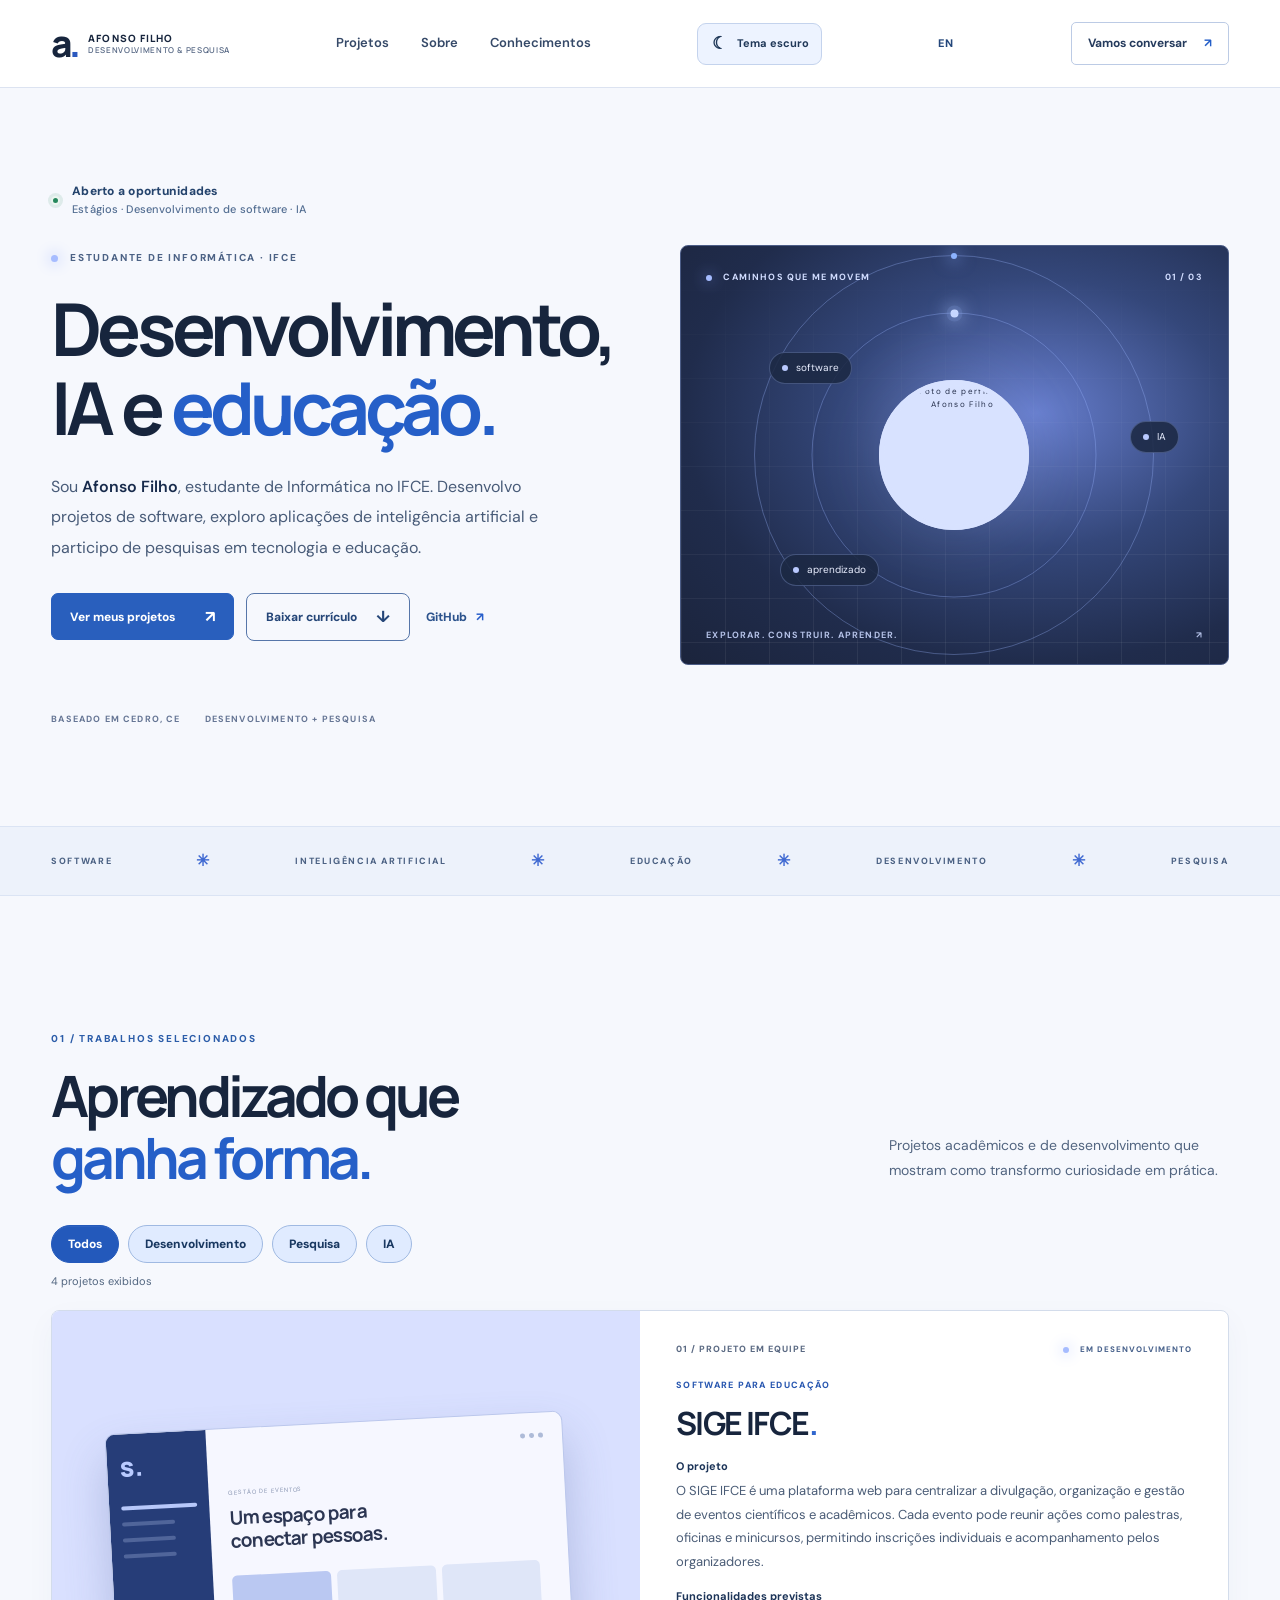
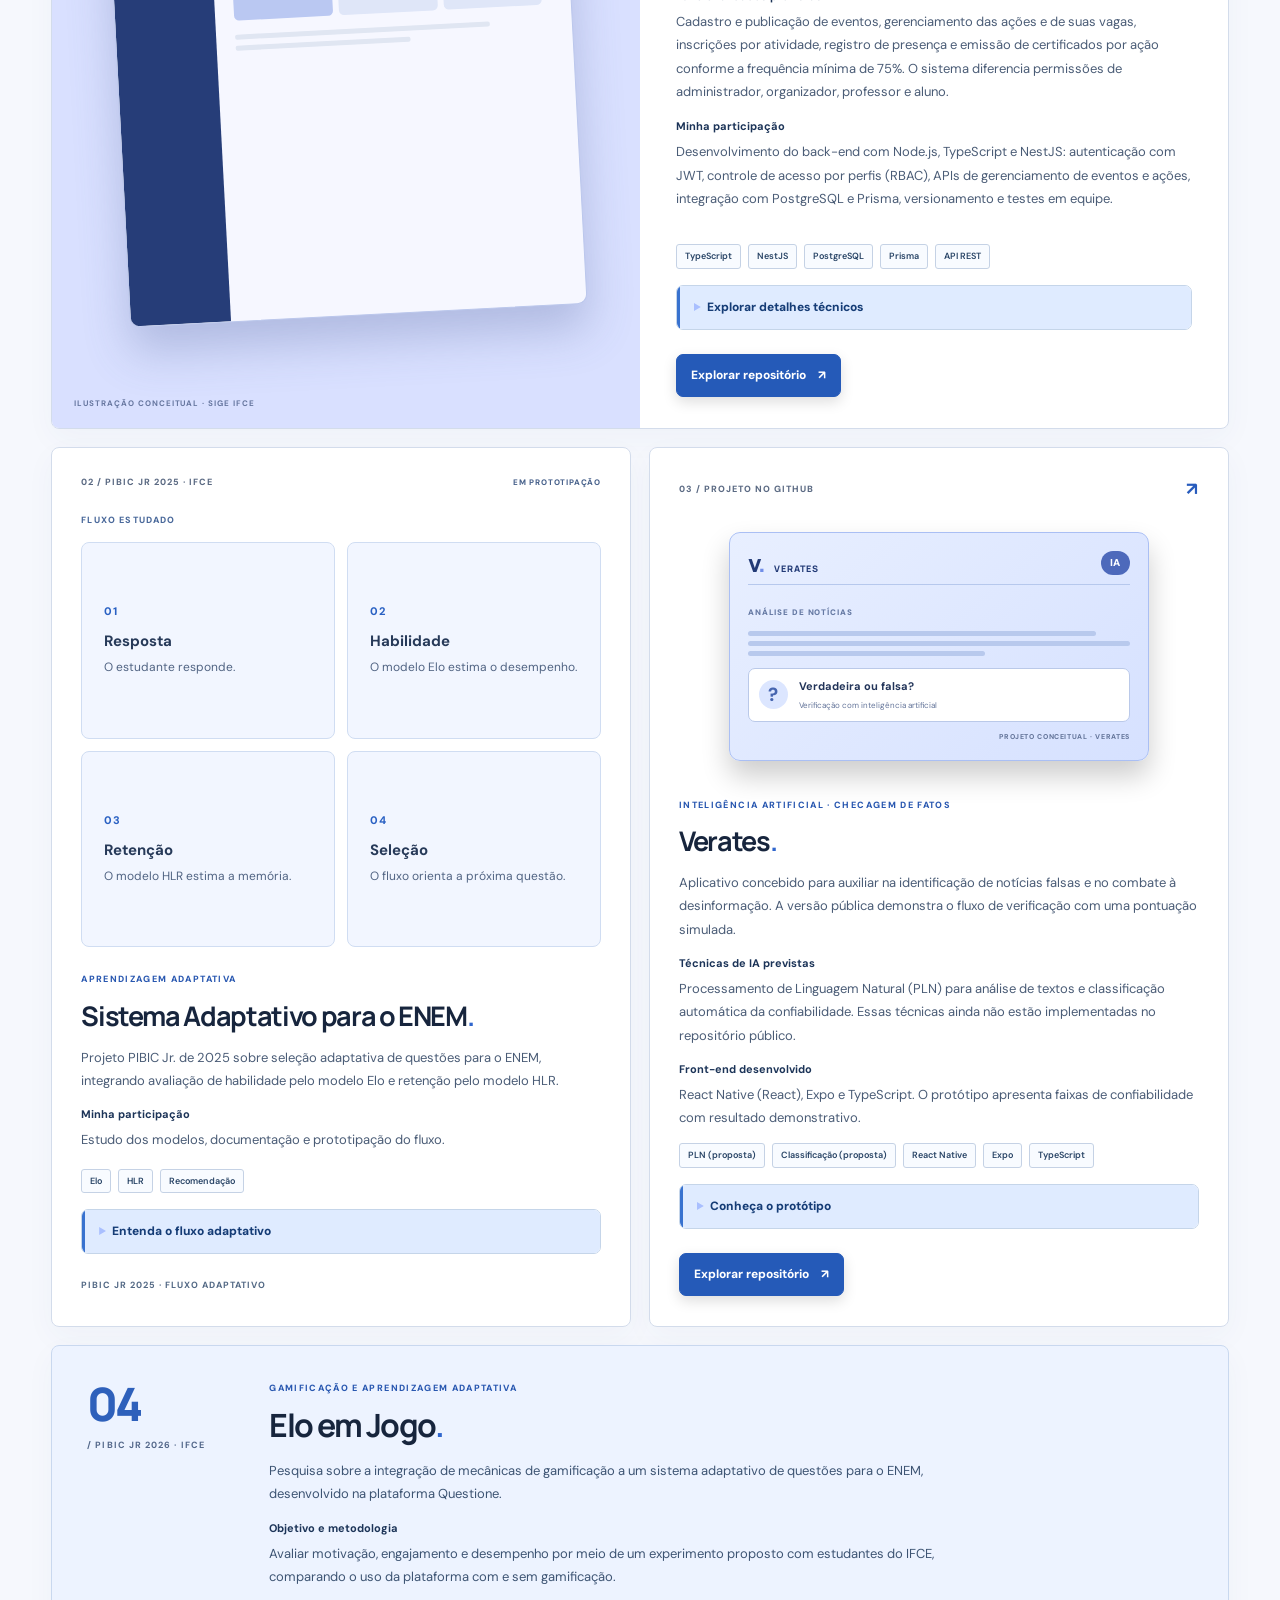
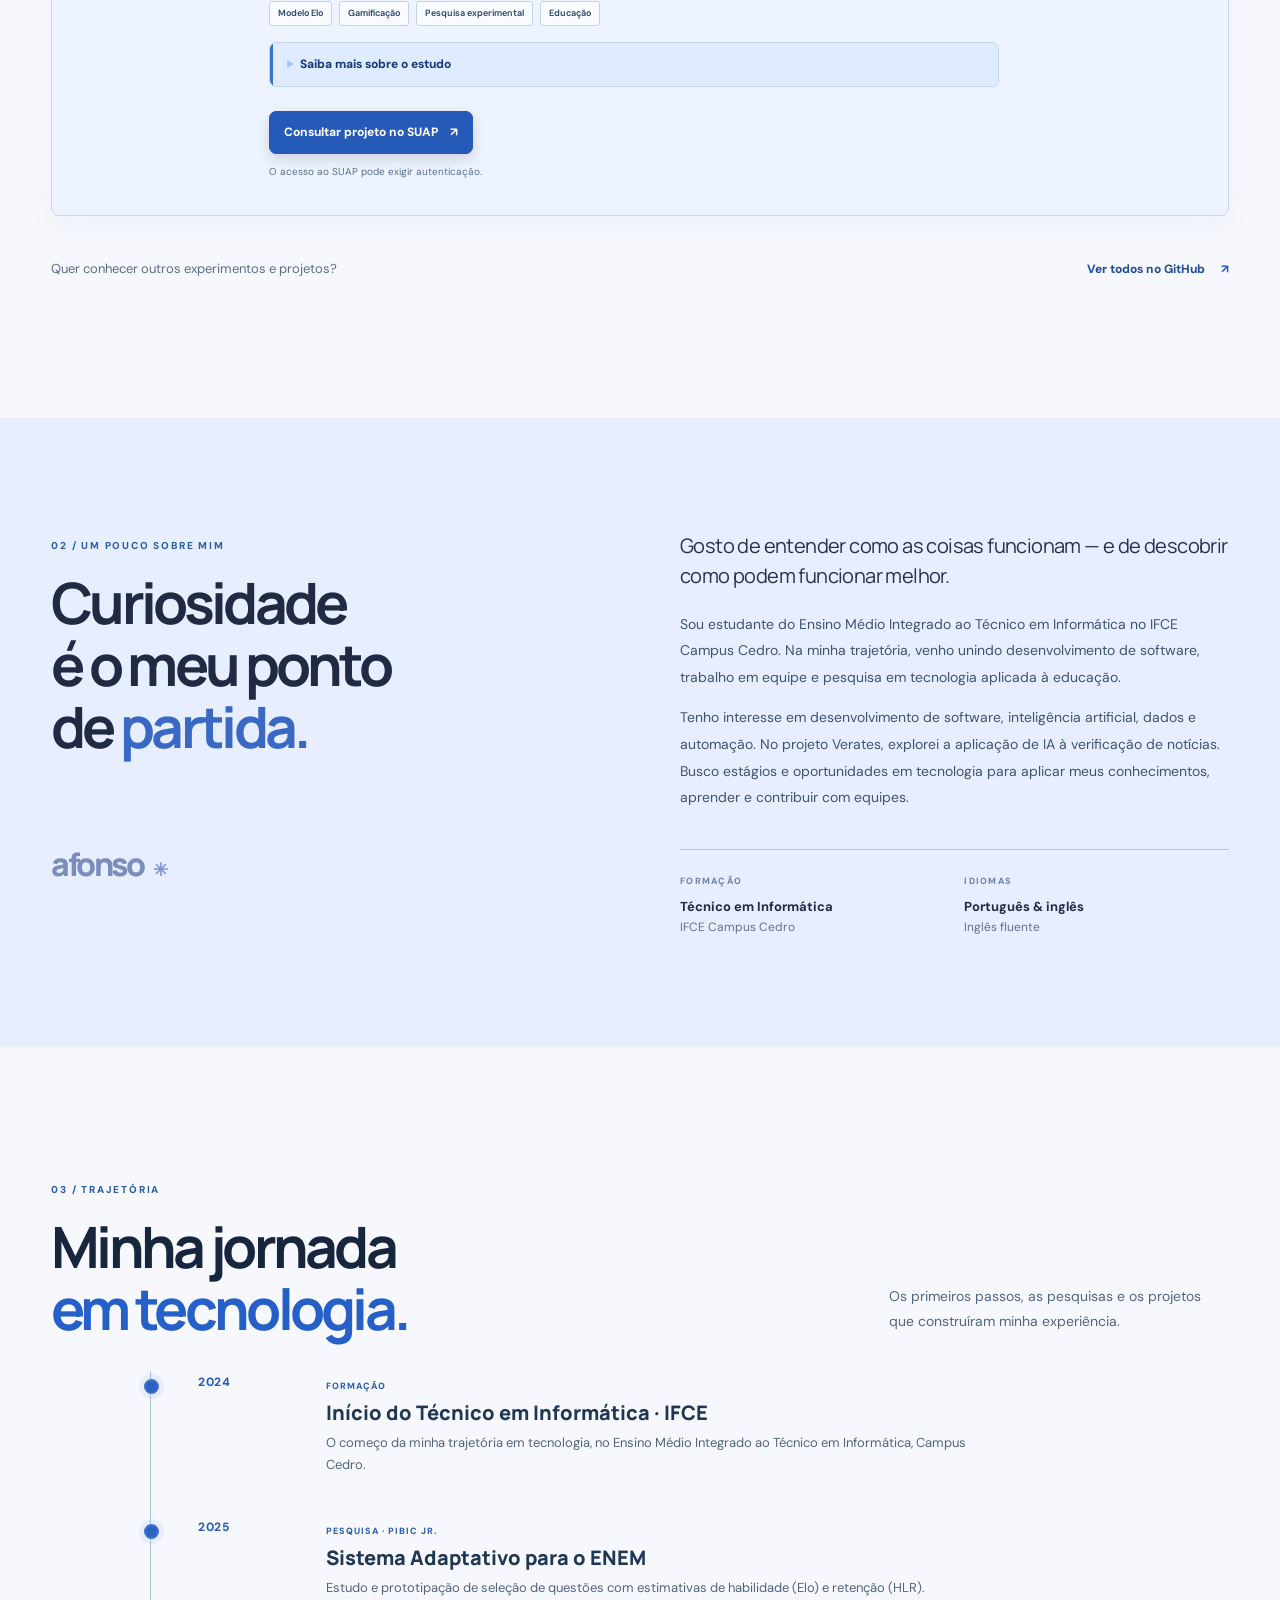
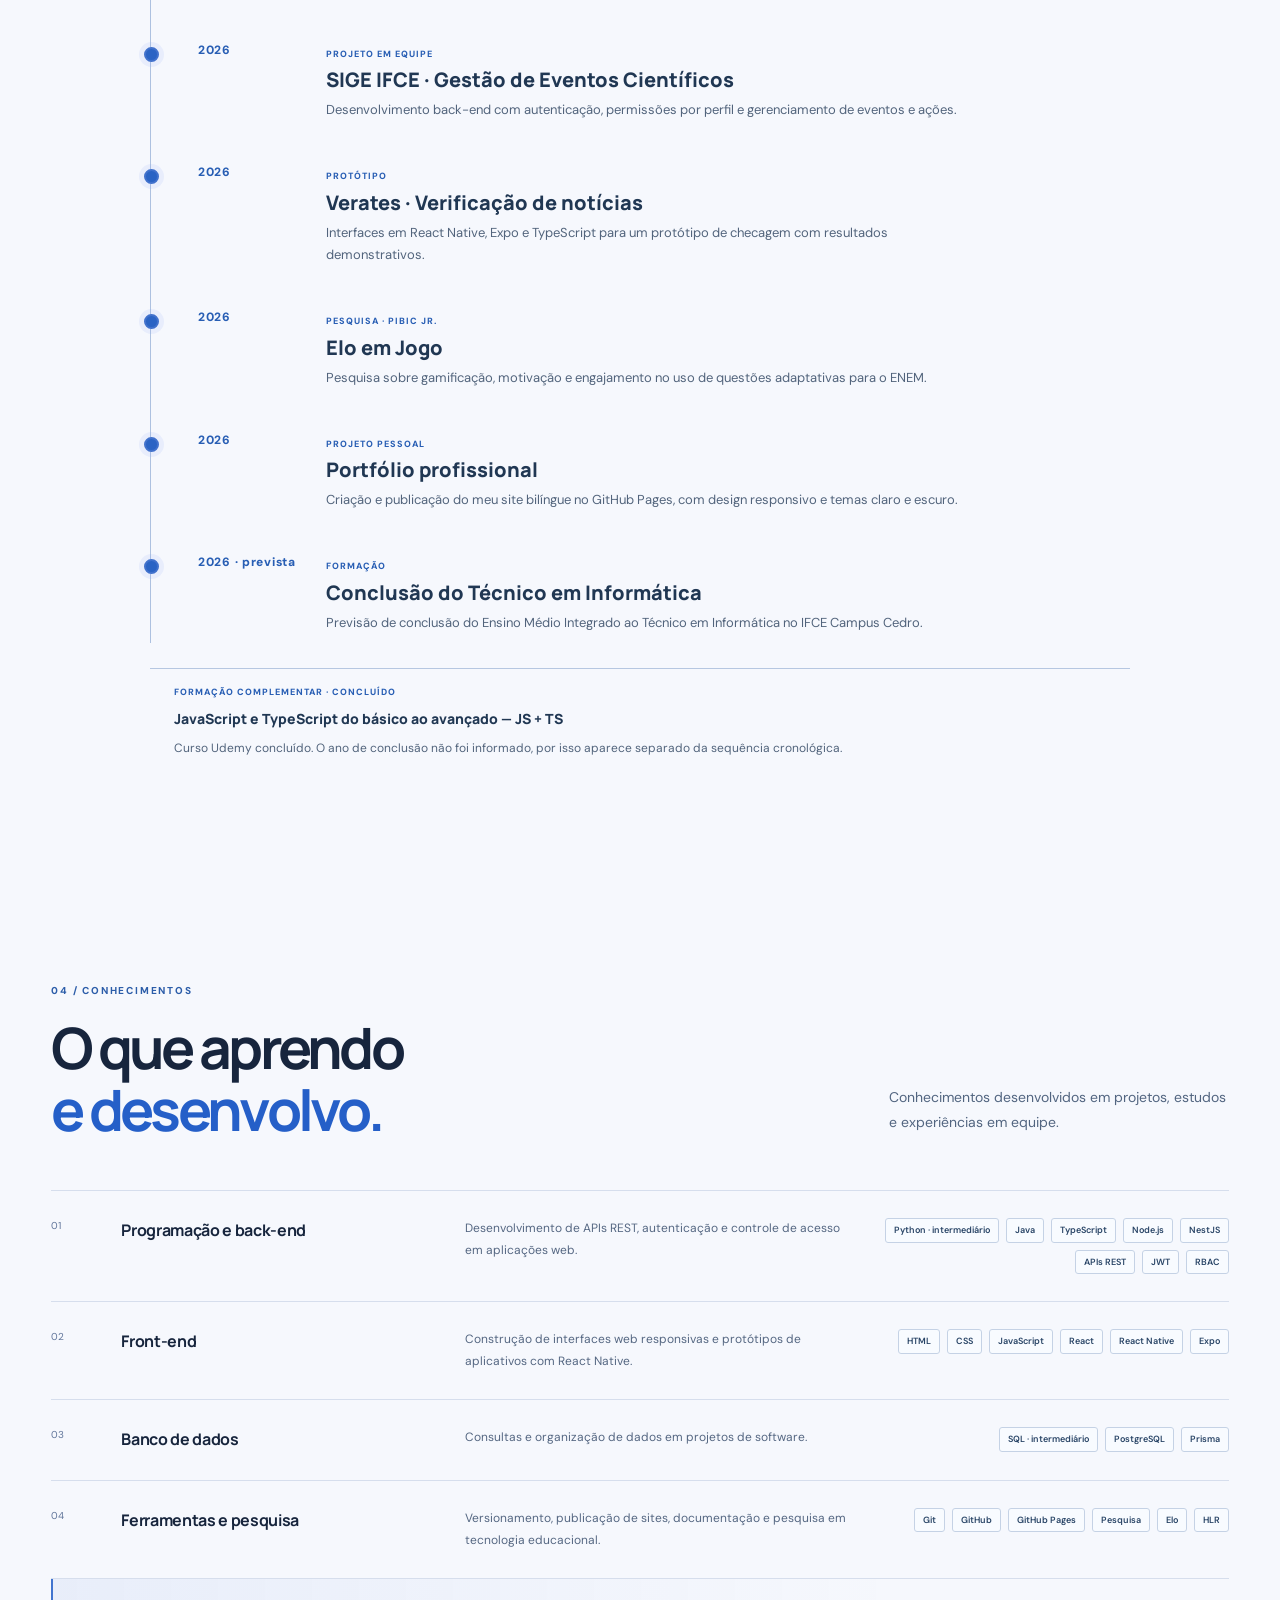
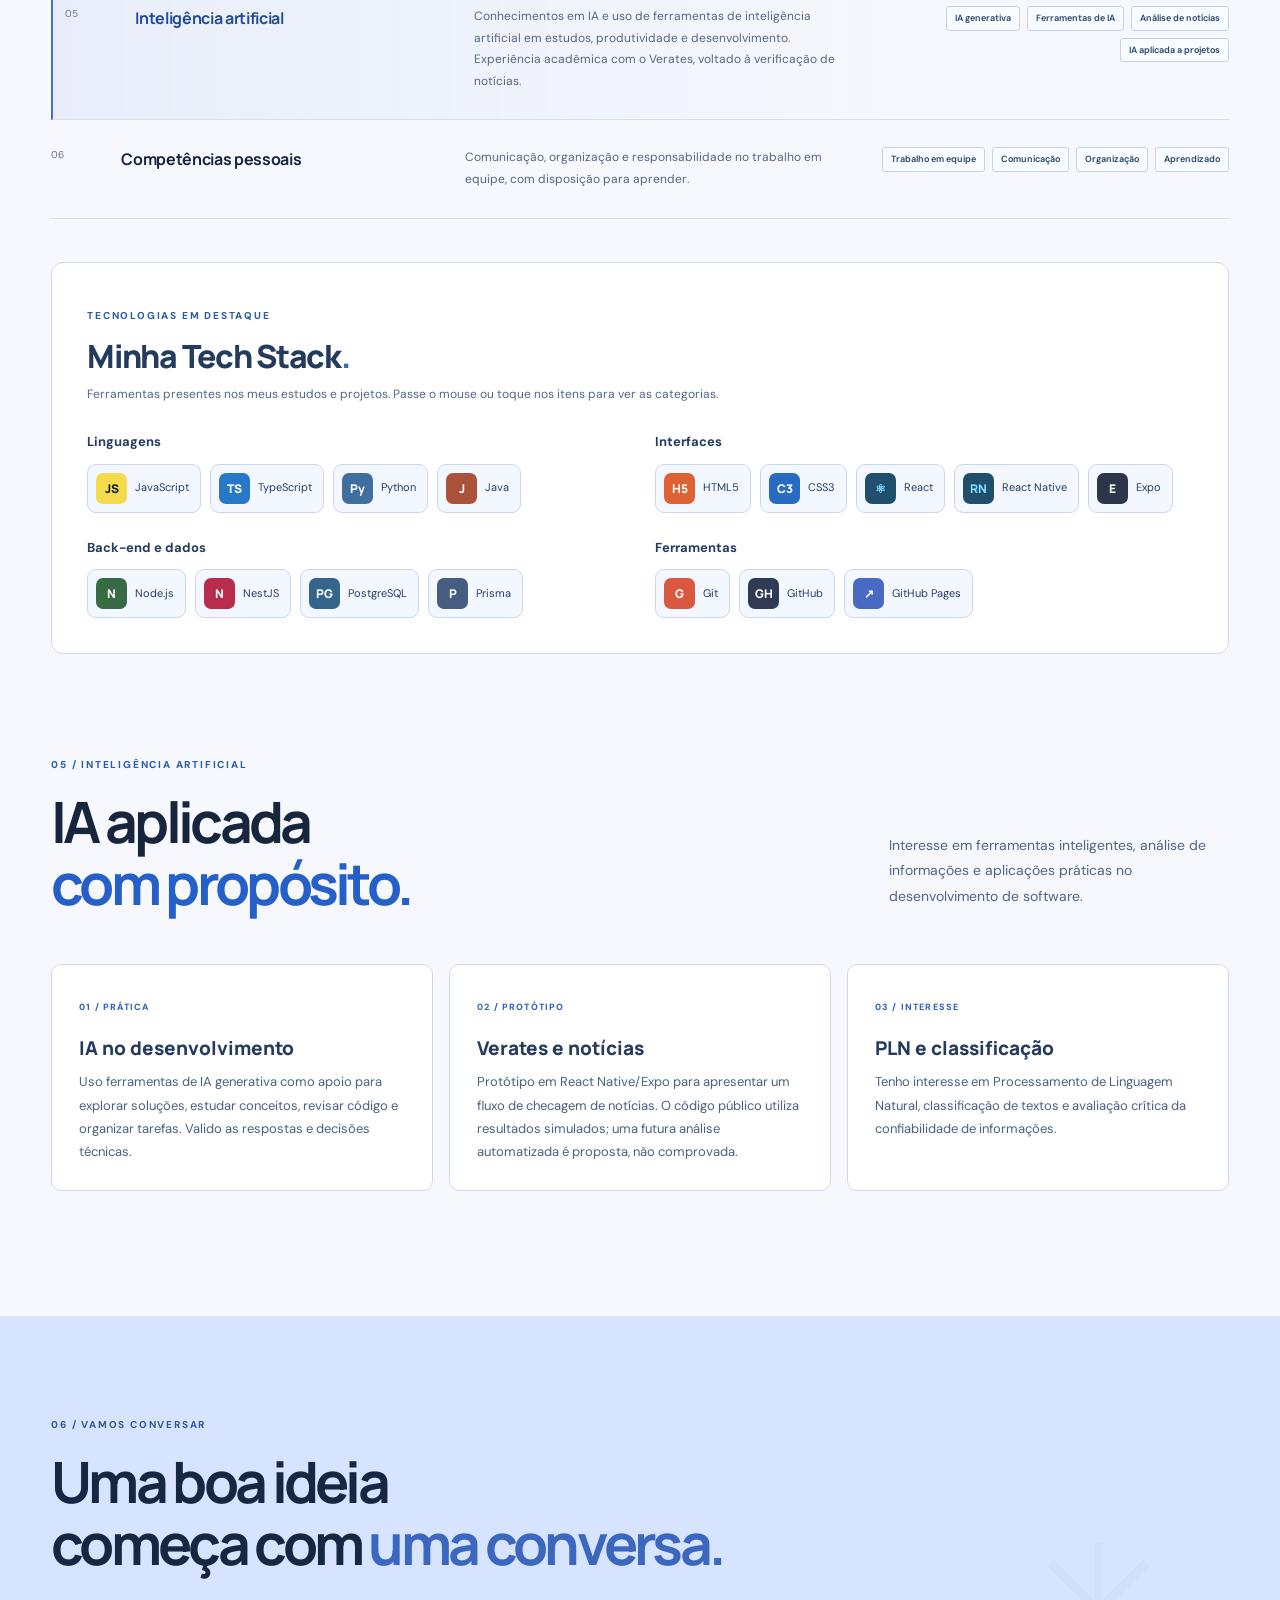
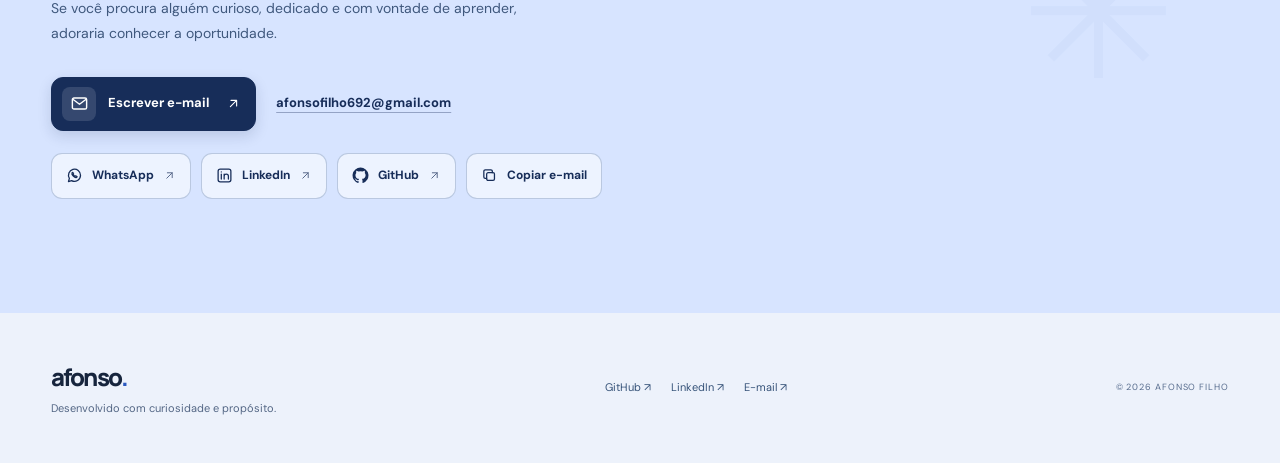
==== index.html @ eaf76ac8 "Adiciona WhatsApp aos contatos do portfólio" ====
<!doctype html>
<html lang="pt-BR">
<head>
  <meta charset="utf-8">
  <meta name="viewport" content="width=device-width,initial-scale=1">
  <meta name="description" content="Portfólio de Afonso Filho: projetos em desenvolvimento de software, inteligência artificial, pesquisa no IFCE e oportunidades de estágio.">
  <meta name="theme-color" content="#10131c">
  <title>Afonso Filho | Portfólio de Desenvolvimento e IA</title>

  <link rel="canonical" href="https://dev-aafonso.github.io/afonso-filho-portfolio/">
  <link rel="alternate" hreflang="pt-BR" href="https://dev-aafonso.github.io/afonso-filho-portfolio/">
  <link rel="alternate" hreflang="en" href="https://dev-aafonso.github.io/afonso-filho-portfolio/en.html">
  <link rel="alternate" hreflang="x-default" href="https://dev-aafonso.github.io/afonso-filho-portfolio/">
  <meta name="robots" content="index, follow">
  <meta property="og:type" content="website">
  <meta property="og:site_name" content="Afonso Filho — Portfolio">
  <meta property="og:locale" content="pt_BR">
  <meta property="og:title" content="Afonso Filho | Portfólio de Desenvolvimento e IA">
  <meta property="og:description" content="Portfólio de Afonso Filho: projetos em desenvolvimento de software, inteligência artificial, pesquisa no IFCE e oportunidades de estágio.">
  <meta property="og:url" content="https://dev-aafonso.github.io/afonso-filho-portfolio/">
  <meta property="og:image" content="https://avatars.githubusercontent.com/u/185633036?v=4">
  <meta property="og:image:alt" content="Afonso Filho — developer profile photo">
  <meta name="twitter:card" content="summary">
  <meta name="twitter:title" content="Afonso Filho | Portfólio de Desenvolvimento e IA">
  <meta name="twitter:description" content="Portfólio de Afonso Filho: projetos em desenvolvimento de software, inteligência artificial, pesquisa no IFCE e oportunidades de estágio.">
  <meta name="twitter:image" content="https://avatars.githubusercontent.com/u/185633036?v=4">
  <script type="application/ld+json">{"@context":"https://schema.org","@type":"Person","name":"Afonso José Moreira Barros Filho","alternateName":"Afonso Filho","url":"https://dev-aafonso.github.io/afonso-filho-portfolio/","sameAs":["https://github.com/Dev-aafonso","https://www.linkedin.com/in/afonso-filho-ab43811a6/"],"jobTitle":"Estudante de Informática e desenvolvedor","knowsAbout":["JavaScript","TypeScript","React","React Native","Node.js","NestJS","PostgreSQL","Artificial Intelligence"]}</script>
  <link rel="icon" href="./favicon.svg" type="image/svg+xml">
  <script>
    /* Defina o tema antes do primeiro desenho da pagina (evita flash visual). */
    (function () {
      try {
        var saved = localStorage.getItem('afonso-theme');
        var chosen = saved === 'light' || saved === 'dark'
          ? saved
          : (matchMedia('(prefers-color-scheme: light)').matches ? 'light' : 'dark');
        document.documentElement.setAttribute('data-theme', chosen);
      } catch (e) {
        document.documentElement.setAttribute('data-theme', 'dark');
      }
    })();
  </script>
  <link rel="stylesheet" href="./style.css">
  <link rel="stylesheet" href="./theme-responsive.css?v=20261117-15">
  <link rel="stylesheet" href="./contact-timeline.css?v=20261117-15">
  <script src="./script.js?v=20261117-15" defer></script>
</head>
<body>
  <div class="scroll-progress" data-scroll-progress aria-hidden="true"></div>
  <a class="skip-link" href="#conteudo">Pular para o conteúdo</a>
  <header class="header">
    <div class="shell nav-wrap">
      <a class="brand" href="#inicio" aria-label="Afonso Filho, início"><span class="brand-mark">a<span>.</span></span><span class="brand-name">AFONSO FILHO <small>DESENVOLVIMENTO & PESQUISA</small></span></a>
      <nav class="navigation" aria-label="Menu principal"><a href="#projetos">Projetos</a><a href="#sobre">Sobre</a><a href="#conhecimentos">Conhecimentos</a></nav>
      <details class="mobile-menu"><summary>Menu</summary><nav aria-label="Menu para celular"><a href="#projetos">Projetos</a><a href="#sobre">Sobre</a><a href="#conhecimentos">Conhecimentos</a><a href="#contato">Contato</a><a href="#trajetoria">Trajetória</a><a href="#inteligencia-artificial">IA</a></nav></details>
      <button class="theme-toggle" type="button" data-theme-toggle aria-label="Ativar tema claro" title="Ativar tema claro"><span class="theme-icon" aria-hidden="true">☀</span><span class="theme-label">Tema claro</span></button>
      <a class="language-link" href="./en.html" lang="en" hreflang="en">EN</a><a class="nav-contact" href="#contato">Vamos conversar <span aria-hidden="true">↗</span></a>
    </div>
  </header>
  <main id="conteudo">
    <section class="hero shell" id="inicio">
      <div class="hero-copy">
        <div class="work-availability"><span class="availability-pulse" aria-hidden="true"></span><span><strong>Aberto a oportunidades</strong><small>Estágios · Desenvolvimento de software · IA</small></span></div>
        <p class="eyebrow"><span class="status-dot"></span> ESTUDANTE DE INFORMÁTICA · IFCE</p>
        <h1>Desenvolvimento,<br>IA e <em>educação.</em></h1>
        <p class="hero-intro">Sou <strong>Afonso Filho</strong>, estudante de Informática no IFCE. Desenvolvo projetos de software, exploro aplicações de inteligência artificial e participo de pesquisas em tecnologia e educação.</p>
        <div class="hero-actions"><a class="button primary hero-main-cta" href="#projetos">Ver meus projetos <span class="cta-symbol" aria-hidden="true">↗</span></a><a class="button hero-secondary-cta" href="./curriculo-afonso.pdf" download="Curriculo_Afonso.pdf">Baixar currículo <span class="cta-symbol" aria-hidden="true">↓</span></a><a class="text-link hero-tertiary-link" href="https://github.com/Dev-aafonso" target="_blank" rel="noopener noreferrer">GitHub <span aria-hidden="true">↗</span></a></div>
        <div class="hero-meta"><span>BASEADO EM CEDRO, CE</span><span>DESENVOLVIMENTO + PESQUISA</span></div>
      </div>
      <div class="hero-visual" aria-label="Foto de perfil de Afonso e ilustração sobre tecnologia, pesquisa e aprendizado">
        <div class="visual-top"><span class="visual-tag"><i></i> CAMINHOS QUE ME MOVEM</span><span class="visual-number">01 / 03</span></div>
        <div class="visual-orbit orbit-one"></div><div class="visual-orbit orbit-two"></div>
        <div class="visual-center"><img class="profile-photo" src="https://avatars.githubusercontent.com/u/185633036?v=4" alt="Foto de perfil de Afonso Filho" width="150" height="150"></div>
        <span class="orbit-label label-one"><i></i> software</span><span class="orbit-label label-two"><i></i> IA</span><span class="orbit-label label-three"><i></i> aprendizado</span>
        <div class="visual-bottom"><span>EXPLORAR. CONSTRUIR. APRENDER.</span><span>↗</span></div>
      </div>
    </section>
    <div class="ticker" aria-label="Áreas de interesse"><div class="shell ticker-inner"><span>SOFTWARE</span><i>✳</i><span>INTELIGÊNCIA ARTIFICIAL</span><i>✳</i><span>EDUCAÇÃO</span><i>✳</i><span>DESENVOLVIMENTO</span><i>✳</i><span>PESQUISA</span></div></div>

    <section class="section shell" id="projetos">
      <div class="section-head"><div><p class="eyebrow section-kicker">01 / TRABALHOS SELECIONADOS</p><h2>Aprendizado que<br><em>ganha forma.</em></h2></div><p>Projetos acadêmicos e de desenvolvimento que mostram como transformo curiosidade em prática.</p></div>
      <div class="project-filter" role="group" aria-label="Filtrar projetos">
        <button type="button" class="filter-btn is-active" data-project-filter="all" aria-pressed="true">Todos</button>
        <button type="button" class="filter-btn" data-project-filter="software" aria-pressed="false">Desenvolvimento</button>
        <button type="button" class="filter-btn" data-project-filter="research" aria-pressed="false">Pesquisa</button>
        <button type="button" class="filter-btn" data-project-filter="ai" aria-pressed="false">IA</button>
      </div><p class="filter-feedback" data-filter-feedback aria-live="polite">4 projetos exibidos</p>
      <article class="project feature-project" data-project-category="software">
        <div class="project-art art-sige" aria-hidden="true"><div class="mini-app"><div class="mini-sidebar"><span class="mini-logo">s.</span><span class="mini-line wide"></span><span class="mini-line"></span><span class="mini-line"></span><span class="mini-line"></span></div><div class="mini-content"><div class="mini-window"><i></i><i></i><i></i></div><span class="mini-label">GESTÃO DE EVENTOS</span><strong>Um espaço para<br>conectar pessoas.</strong><div class="mini-cards"><b></b><b></b><b></b></div><div class="mini-bars"><i></i><i></i></div></div></div><span class="art-caption">ILUSTRAÇÃO CONCEITUAL · SIGE IFCE</span></div>
        <div class="project-info"><div class="project-top"><span>01 / PROJETO EM EQUIPE</span><span class="project-status"><i></i> EM DESENVOLVIMENTO</span></div><div><p class="project-overline">SOFTWARE PARA EDUCAÇÃO</p><h3>SIGE IFCE<span>.</span></h3><p class="contribution"><strong>O projeto</strong> O SIGE IFCE é uma plataforma web para centralizar a divulgação, organização e gestão de eventos científicos e acadêmicos. Cada evento pode reunir ações como palestras, oficinas e minicursos, permitindo inscrições individuais e acompanhamento pelos organizadores.</p><p class="contribution"><strong>Funcionalidades previstas</strong> Cadastro e publicação de eventos, gerenciamento das ações e de suas vagas, inscrições por atividade, registro de presença e emissão de certificados por ação conforme a frequência mínima de 75%. O sistema diferencia permissões de administrador, organizador, professor e aluno.</p><p class="contribution"><strong>Minha participação</strong> Desenvolvimento do back-end com Node.js, TypeScript e NestJS: autenticação com JWT, controle de acesso por perfis (RBAC), APIs de gerenciamento de eventos e ações, integração com PostgreSQL e Prisma, versionamento e testes em equipe.</p></div><div><div class="tags"><span>TypeScript</span><span>NestJS</span><span>PostgreSQL</span><span>Prisma</span><span>API REST</span></div><details class="project-extra"><summary>Explorar detalhes técnicos</summary><div class="project-extra-body"><p>Uma arquitetura de API organizada por módulos, com autenticação, regras de negócio e persistência de dados.</p><ul><li>Eventos com estados de rascunho, publicação, encerramento e cancelamento.</li><li>Ações vinculadas a eventos, com capacidade e períodos próprios.</li><li>Permissões por perfil e escopo do organizador, utilizando JWT e RBAC.</li><li>Inscrições, presença e certificados fazem parte do escopo planejado.</li></ul></div></details><a class="project-link" href="https://github.com/Dev-aafonso/SigeIFCE" target="_blank" rel="noopener noreferrer">Explorar repositório <span aria-hidden="true">↗</span></a></div></div>
      </article>
      <div class="project-grid">
        <article class="project small-project research-project" data-project-category="research"><div class="card-header"><span>02 / PIBIC JR 2025 · IFCE</span><span class="research-status">EM PROTOTIPAÇÃO</span></div><div class="research-flow"><p>FLUXO ESTUDADO</p><ol aria-label="Etapas simplificadas da pesquisa"><li><span>01</span><strong>Resposta</strong><small>O estudante responde.</small></li><li><span>02</span><strong>Habilidade</strong><small>O modelo Elo estima o desempenho.</small></li><li><span>03</span><strong>Retenção</strong><small>O modelo HLR estima a memória.</small></li><li><span>04</span><strong>Seleção</strong><small>O fluxo orienta a próxima questão.</small></li></ol></div><div class="small-content"><p class="project-overline">APRENDIZAGEM ADAPTATIVA</p><h3>Sistema Adaptativo para o ENEM<span>.</span></h3><p>Projeto PIBIC Jr. de 2025 sobre seleção adaptativa de questões para o ENEM, integrando avaliação de habilidade pelo modelo Elo e retenção pelo modelo HLR.</p><p class="contribution"><strong>Minha participação</strong> Estudo dos modelos, documentação e prototipação do fluxo.</p><div class="tags"><span>Elo</span><span>HLR</span><span>Recomendação</span></div><details class="project-extra"><summary>Entenda o fluxo adaptativo</summary><div class="project-extra-body"><p>A proposta combina a estimativa de habilidade pelo modelo Elo com a previsão de retenção por Half-life Regression (HLR).</p><ul><li>Uma resposta atualiza estimativas de desempenho.</li><li>O histórico alimenta a estimativa de retenção.</li><li>O sistema seleciona tópicos e questões para a próxima revisão.</li></ul></div></details><span class="quiet-label">PIBIC JR 2025 · FLUXO ADAPTATIVO</span></div></article>
        <article class="project small-project verates-project" data-project-category="ai"><div class="card-header"><span>03 / PROJETO NO GITHUB</span><span class="arrow-icon">↗</span></div><div class="verates-art" aria-hidden="true"><div class="fact-check-ui"><div class="fact-check-head"><span class="fact-check-logo">v<span>.</span> <small>VERATES</small></span><span class="fact-check-chip">IA</span></div><div class="fact-check-question"><span class="fact-check-label">ANÁLISE DE NOTÍCIAS</span><div class="fact-check-lines"><i></i><i></i><i></i></div></div><div class="fact-check-result"><span class="fact-check-symbol">?</span><span class="fact-check-copy"><strong>Verdadeira ou falsa?</strong><small>Verificação com inteligência artificial</small></span></div><span class="fact-check-decor">PROJETO CONCEITUAL · VERATES</span></div></div><div class="small-content"><p class="project-overline">INTELIGÊNCIA ARTIFICIAL · CHECAGEM DE FATOS</p><h3>Verates<span>.</span></h3><p>Aplicativo concebido para auxiliar na identificação de notícias falsas e no combate à desinformação. A versão pública demonstra o fluxo de verificação com uma pontuação simulada.</p><p class="contribution"><strong>Técnicas de IA previstas</strong> Processamento de Linguagem Natural (PLN) para análise de textos e classificação automática da confiabilidade. Essas técnicas ainda não estão implementadas no repositório público.</p><p class="contribution"><strong>Front-end desenvolvido</strong> React Native (React), Expo e TypeScript. O protótipo apresenta faixas de confiabilidade com resultado demonstrativo.</p><div class="tags"><span>PLN (proposta)</span><span>Classificação (proposta)</span><span>React Native</span><span>Expo</span><span>TypeScript</span></div><details class="project-extra"><summary>Conheça o protótipo</summary><div class="project-extra-body"><p>Construído com React Native, Expo e TypeScript, o aplicativo apresenta telas de envio de links e retorno da análise.</p><p><strong>Estado demonstrado:</strong> a pontuação atual é simulada. PLN e classificação de confiabilidade são técnicas propostas para uma futura integração, não funcionalidades já verificadas no código público.</p></div></details><a class="project-link" href="https://github.com/Dev-aafonso/ProjetoVerates" target="_blank" rel="noopener noreferrer">Explorar repositório <span aria-hidden="true">↗</span></a></div></article>
      </div>
      <article class="project pibic-project" data-project-category="research" aria-labelledby="pibic-title">
        <div class="pibic-number">04 <span>/ PIBIC JR 2026 · IFCE</span></div>
        <div class="pibic-copy"><p class="project-overline">GAMIFICAÇÃO E APRENDIZAGEM ADAPTATIVA</p><h3 id="pibic-title">Elo em Jogo<span>.</span></h3><p>Pesquisa sobre a integração de mecânicas de gamificação a um sistema adaptativo de questões para o ENEM, desenvolvido na plataforma Questione.</p><p class="contribution"><strong>Objetivo e metodologia</strong> Avaliar motivação, engajamento e desempenho por meio de um experimento proposto com estudantes do IFCE, comparando o uso da plataforma com e sem gamificação.</p><div class="tags"><span>Modelo Elo</span><span>Gamificação</span><span>Pesquisa experimental</span><span>Educação</span></div><details class="project-extra"><summary>Saiba mais sobre o estudo</summary><div class="project-extra-body"><p>O objetivo é investigar se mecânicas de gamificação favorecem a motivação, o engajamento e o desempenho no uso de questões adaptativas para o ENEM.</p><p><strong>Etapa:</strong> pesquisa e planejamento de comparação entre experiências com e sem gamificação.</p></div></details><a class="project-link" href="https://suap.ifce.edu.br/pesquisa/projeto/3895/" target="_blank" rel="noopener noreferrer">Consultar projeto no SUAP <span aria-hidden="true">↗</span></a><small class="pibic-note">O acesso ao SUAP pode exigir autenticação.</small></div>
      </article>
      <div class="more-work"><p>Quer conhecer outros experimentos e projetos?</p><a class="text-link" href="https://github.com/Dev-aafonso?tab=repositories" target="_blank" rel="noopener noreferrer">Ver todos no GitHub <span aria-hidden="true">↗</span></a></div>
    </section>

    <section class="about-band" id="sobre"><div class="shell about-layout"><div class="about-heading"><p class="eyebrow section-kicker">02 / UM POUCO SOBRE MIM</p><h2>Curiosidade<br>é o meu ponto<br>de <em>partida.</em></h2><div class="about-signature">afonso<span>✳</span></div></div><div class="about-copy"><p class="lead">Gosto de entender como as coisas funcionam — e de descobrir como podem funcionar melhor.</p><p>Sou estudante do Ensino Médio Integrado ao Técnico em Informática no IFCE Campus Cedro. Na minha trajetória, venho unindo desenvolvimento de software, trabalho em equipe e pesquisa em tecnologia aplicada à educação.</p><p>Tenho interesse em desenvolvimento de software, inteligência artificial, dados e automação. No projeto Verates, explorei a aplicação de IA à verificação de notícias. Busco estágios e oportunidades em tecnologia para aplicar meus conhecimentos, aprender e contribuir com equipes.</p><div class="about-facts"><div><span>FORMAÇÃO</span><strong>Técnico em Informática</strong><small>IFCE Campus Cedro</small></div><div><span>IDIOMAS</span><strong>Português & inglês</strong><small>Inglês fluente</small></div></div></div></div></section>

    <section class="section shell timeline-section" id="trajetoria" aria-labelledby="timeline-title">
      <div class="section-head timeline-heading">
        <div><p class="eyebrow section-kicker">03 / TRAJETÓRIA</p><h2 id="timeline-title">Minha jornada<br><em>em tecnologia.</em></h2></div>
        <p>Os primeiros passos, as pesquisas e os projetos que construíram minha experiência.</p>
      </div>
      <ol class="journey-timeline" data-journey-timeline aria-label="Marcos da minha trajetória">
        <li class="journey-item journey-formacao"><span class="journey-date">2024</span><div class="journey-content"><span class="journey-kind">FORMAÇÃO</span><h3>Início do Técnico em Informática · IFCE</h3><p>O começo da minha trajetória em tecnologia, no Ensino Médio Integrado ao Técnico em Informática, Campus Cedro.</p></div></li>
        <li class="journey-item journey-pesquisa"><span class="journey-date">2025</span><div class="journey-content"><span class="journey-kind">PESQUISA · PIBIC JR.</span><h3>Sistema Adaptativo para o ENEM</h3><p>Estudo e prototipação de seleção de questões com estimativas de habilidade (Elo) e retenção (HLR).</p></div></li>
        <li class="journey-item journey-projeto"><span class="journey-date">2026</span><div class="journey-content"><span class="journey-kind">PROJETO EM EQUIPE</span><h3>SIGE IFCE · Gestão de Eventos Científicos</h3><p>Desenvolvimento back-end com autenticação, permissões por perfil e gerenciamento de eventos e ações.</p></div></li>
        <li class="journey-item journey-projeto"><span class="journey-date">2026</span><div class="journey-content"><span class="journey-kind">PROTÓTIPO</span><h3>Verates · Verificação de notícias</h3><p>Interfaces em React Native, Expo e TypeScript para um protótipo de checagem com resultados demonstrativos.</p></div></li>
        <li class="journey-item journey-pesquisa"><span class="journey-date">2026</span><div class="journey-content"><span class="journey-kind">PESQUISA · PIBIC JR.</span><h3>Elo em Jogo</h3><p>Pesquisa sobre gamificação, motivação e engajamento no uso de questões adaptativas para o ENEM.</p></div></li>
        <li class="journey-item journey-projeto"><span class="journey-date">2026</span><div class="journey-content"><span class="journey-kind">PROJETO PESSOAL</span><h3>Portfólio profissional</h3><p>Criação e publicação do meu site bilíngue no GitHub Pages, com design responsivo e temas claro e escuro.</p></div></li>
        <li class="journey-item journey-formacao"><span class="journey-date">2026 · prevista</span><div class="journey-content"><span class="journey-kind">FORMAÇÃO</span><h3>Conclusão do Técnico em Informática</h3><p>Previsão de conclusão do Ensino Médio Integrado ao Técnico em Informática no IFCE Campus Cedro.</p></div></li>
      </ol>
      <div class="timeline-cert"><span class="journey-kind">FORMAÇÃO COMPLEMENTAR · CONCLUÍDO</span><strong>JavaScript e TypeScript do básico ao avançado — JS + TS</strong><p>Curso Udemy concluído. O ano de conclusão não foi informado, por isso aparece separado da sequência cronológica.</p></div>
    </section>

    <section class="section shell skills-section" id="conhecimentos"><div class="section-head"><div><p class="eyebrow section-kicker">04 / CONHECIMENTOS</p><h2>O que aprendo<br><em>e desenvolvo.</em></h2></div><p>Conhecimentos desenvolvidos em projetos, estudos e experiências em equipe.</p></div><div class="skill-list">
      <div class="skill-row"><span class="skill-index">01</span><h3>Programação e back-end</h3><p>Desenvolvimento de APIs REST, autenticação e controle de acesso em aplicações web.</p><div class="skill-pills"><span>Python · intermediário</span><span>Java</span><span>TypeScript</span><span>Node.js</span><span>NestJS</span><span>APIs REST</span><span>JWT</span><span>RBAC</span></div></div>
      <div class="skill-row"><span class="skill-index">02</span><h3>Front-end</h3><p>Construção de interfaces web responsivas e protótipos de aplicativos com React Native.</p><div class="skill-pills"><span>HTML</span><span>CSS</span><span>JavaScript</span><span>React</span><span>React Native</span><span>Expo</span></div></div>
      <div class="skill-row"><span class="skill-index">03</span><h3>Banco de dados</h3><p>Consultas e organização de dados em projetos de software.</p><div class="skill-pills"><span>SQL · intermediário</span><span>PostgreSQL</span><span>Prisma</span></div></div>
      <div class="skill-row"><span class="skill-index">04</span><h3>Ferramentas e pesquisa</h3><p>Versionamento, publicação de sites, documentação e pesquisa em tecnologia educacional.</p><div class="skill-pills"><span>Git</span><span>GitHub</span><span>GitHub Pages</span><span>Pesquisa</span><span>Elo</span><span>HLR</span></div></div>
      <div class="skill-row ai-skill-row"><span class="skill-index">05</span><h3>Inteligência artificial</h3><p>Conhecimentos em IA e uso de ferramentas de inteligência artificial em estudos, produtividade e desenvolvimento. Experiência acadêmica com o Verates, voltado à verificação de notícias.</p><div class="skill-pills"><span>IA generativa</span><span>Ferramentas de IA</span><span>Análise de notícias</span><span>IA aplicada a projetos</span></div></div>
      <div class="skill-row"><span class="skill-index">06</span><h3>Competências pessoais</h3><p>Comunicação, organização e responsabilidade no trabalho em equipe, com disposição para aprender.</p><div class="skill-pills"><span>Trabalho em equipe</span><span>Comunicação</span><span>Organização</span><span>Aprendizado</span></div></div>
    </div>
    <div class="stack-visual" aria-labelledby="stack-title"><div class="stack-header"><p class="eyebrow section-kicker">TECNOLOGIAS EM DESTAQUE</p><h3 id="stack-title">Minha Tech Stack<span>.</span></h3><p>Ferramentas presentes nos meus estudos e projetos. Passe o mouse ou toque nos itens para ver as categorias.</p></div>
      <div class="stack-groups">
        <div class="stack-group"><h4>Linguagens</h4><div class="tech-grid"><span class="tech-tile" title="JavaScript · linguagem"><span class="tech-mark tech-js">JS</span><span>JavaScript</span></span><span class="tech-tile" title="TypeScript · linguagem"><span class="tech-mark tech-ts">TS</span><span>TypeScript</span></span><span class="tech-tile" title="Python · linguagem"><span class="tech-mark tech-py">Py</span><span>Python</span></span><span class="tech-tile" title="Java · linguagem"><span class="tech-mark tech-java">J</span><span>Java</span></span></div></div>
        <div class="stack-group"><h4>Interfaces</h4><div class="tech-grid"><span class="tech-tile" title="HTML5 · marcação"><span class="tech-mark tech-html">H5</span><span>HTML5</span></span><span class="tech-tile" title="CSS3 · estilos"><span class="tech-mark tech-css">C3</span><span>CSS3</span></span><span class="tech-tile" title="React · interfaces"><span class="tech-mark tech-react">⚛</span><span>React</span></span><span class="tech-tile" title="React Native · aplicativos"><span class="tech-mark tech-react">RN</span><span>React Native</span></span><span class="tech-tile" title="Expo · aplicativos"><span class="tech-mark tech-expo">E</span><span>Expo</span></span></div></div>
        <div class="stack-group"><h4>Back-end e dados</h4><div class="tech-grid"><span class="tech-tile" title="Node.js · JavaScript no servidor"><span class="tech-mark tech-node">N</span><span>Node.js</span></span><span class="tech-tile" title="NestJS · framework back-end"><span class="tech-mark tech-nest">N</span><span>NestJS</span></span><span class="tech-tile" title="PostgreSQL · banco de dados"><span class="tech-mark tech-postgres">PG</span><span>PostgreSQL</span></span><span class="tech-tile" title="Prisma · ORM"><span class="tech-mark tech-prisma">P</span><span>Prisma</span></span></div></div>
        <div class="stack-group"><h4>Ferramentas</h4><div class="tech-grid"><span class="tech-tile" title="Git · versionamento"><span class="tech-mark tech-git">G</span><span>Git</span></span><span class="tech-tile" title="GitHub · colaboração"><span class="tech-mark tech-github">GH</span><span>GitHub</span></span><span class="tech-tile" title="GitHub Pages · hospedagem"><span class="tech-mark tech-pages">↗</span><span>GitHub Pages</span></span></div></div>
      </div></div>
    </section>

    <section class="section shell ai-section" id="inteligencia-artificial" aria-labelledby="ai-title">
      <div class="section-head"><div><p class="eyebrow section-kicker">05 / INTELIGÊNCIA ARTIFICIAL</p><h2 id="ai-title">IA aplicada<br><em>com propósito.</em></h2></div><p>Interesse em ferramentas inteligentes, análise de informações e aplicações práticas no desenvolvimento de software.</p></div>
      <div class="ai-topic-grid">
        <article class="ai-topic"><span class="ai-topic-number">01 / PRÁTICA</span><h3>IA no desenvolvimento</h3><p>Uso ferramentas de IA generativa como apoio para explorar soluções, estudar conceitos, revisar código e organizar tarefas. Valido as respostas e decisões técnicas.</p></article>
        <article class="ai-topic"><span class="ai-topic-number">02 / PROTÓTIPO</span><h3>Verates e notícias</h3><p>Protótipo em React Native/Expo para apresentar um fluxo de checagem de notícias. O código público utiliza resultados simulados; uma futura análise automatizada é proposta, não comprovada.</p></article>
        <article class="ai-topic"><span class="ai-topic-number">03 / INTERESSE</span><h3>PLN e classificação</h3><p>Tenho interesse em Processamento de Linguagem Natural, classificação de textos e avaliação crítica da confiabilidade de informações.</p></article>
      </div>
    </section>

    <section class="contact-section" id="contato">
      <div class="shell contact-inner">
        <div class="contact-content">
          <p class="eyebrow section-kicker">06 / VAMOS CONVERSAR</p>
          <h2>Uma boa ideia<br>começa com <em>uma conversa.</em></h2>
          <p class="contact-description">Se você procura alguém curioso, dedicado e com vontade de aprender, adoraria conhecer a oportunidade.</p>
          <div class="contact-actions">
            <a class="button light contact-main-cta" href="https://mail.google.com/mail/?view=cm&amp;fs=1&amp;to=afonsofilho692%40gmail.com" target="_blank" rel="noopener noreferrer" aria-label="Escrever para Afonso pelo Gmail">
              <span class="contact-action-icon"><svg viewBox="0 0 24 24" fill="none" stroke="currentColor" stroke-width="1.8" stroke-linecap="round" stroke-linejoin="round" aria-hidden="true"><rect x="3" y="5" width="18" height="14" rx="2"/><path d="m4 7 8 6 8-6"/></svg></span><span>Escrever e-mail</span><svg class="contact-arrow" viewBox="0 0 24 24" fill="none" stroke="currentColor" stroke-width="1.8" stroke-linecap="round" stroke-linejoin="round" aria-hidden="true"><path d="M7 17 17 7M8 7h9v9"/></svg>
            </a>
            <a class="contact-email" href="mailto:afonsofilho692@gmail.com">afonsofilho692@gmail.com</a>
          </div>
          <div class="contact-socials">
            <a class="contact-link" href="https://wa.me/5588994364644" target="_blank" rel="noopener noreferrer" aria-label="Conversar pelo WhatsApp"><svg viewBox="0 0 24 24" fill="none" stroke="currentColor" stroke-width="1.8" stroke-linecap="round" stroke-linejoin="round" aria-hidden="true"><path d="M20.5 11.8a8.5 8.5 0 0 1-12.6 7.43L3.5 20.5l1.27-4.4A8.5 8.5 0 1 1 20.5 11.8Z"/><path d="M8.5 8.3c.2-.5.6-.7 1-.7.2 0 .4.1.5.4l.7 1.5c.1.2 0 .4-.1.6l-.5.5c.5 1.1 1.4 2 2.5 2.5l.5-.5c.2-.1.4-.2.6-.1l1.5.7c.3.1.4.3.4.5 0 .4-.2.8-.7 1-1 .4-2.9-.1-4.6-1.8s-2.2-3.6-1.8-4.6Z"/></svg><span>WhatsApp</span><svg class="contact-arrow" viewBox="0 0 24 24" fill="none" stroke="currentColor" stroke-width="1.8" stroke-linecap="round" stroke-linejoin="round" aria-hidden="true"><path d="M7 17 17 7M8 7h9v9"/></svg></a>
            <a class="contact-link" href="https://www.linkedin.com/in/afonso-filho-ab43811a6/" target="_blank" rel="noopener noreferrer"><svg viewBox="0 0 24 24" fill="none" stroke="currentColor" stroke-width="1.8" stroke-linecap="round" stroke-linejoin="round" aria-hidden="true"><rect x="3" y="3" width="18" height="18" rx="3"/><path d="M7.5 10v7M7.5 7h.01M11.5 17v-7m0 3a3 3 0 0 1 6 0v4"/></svg><span>LinkedIn</span><svg class="contact-arrow" viewBox="0 0 24 24" fill="none" stroke="currentColor" stroke-width="1.8" stroke-linecap="round" stroke-linejoin="round" aria-hidden="true"><path d="M7 17 17 7M8 7h9v9"/></svg></a>
            <a class="contact-link" href="https://github.com/Dev-aafonso" target="_blank" rel="noopener noreferrer"><svg viewBox="0 0 24 24" fill="currentColor" aria-hidden="true"><path d="M12 .8a11.2 11.2 0 0 0-3.54 21.83c.56.1.76-.24.76-.54v-2.15c-3.11.68-3.77-1.32-3.77-1.32-.51-1.3-1.25-1.65-1.25-1.65-1.02-.7.08-.68.08-.68 1.13.08 1.73 1.16 1.73 1.16 1 1.73 2.63 1.23 3.27.94.1-.73.39-1.23.7-1.51-2.49-.28-5.11-1.24-5.11-5.54 0-1.23.44-2.23 1.16-3.02-.12-.28-.5-1.42.11-2.97 0 0 .95-.31 3.08 1.15a10.68 10.68 0 0 1 5.61 0c2.14-1.46 3.08-1.15 3.08-1.15.61 1.55.23 2.69.11 2.97.72.79 1.16 1.79 1.16 3.02 0 4.31-2.63 5.25-5.13 5.53.41.35.76 1.03.76 2.08v3.14c0 .3.2.65.77.54A11.2 11.2 0 0 0 12 .8Z"/></svg><span>GitHub</span><svg class="contact-arrow" viewBox="0 0 24 24" fill="none" stroke="currentColor" stroke-width="1.8" stroke-linecap="round" stroke-linejoin="round" aria-hidden="true"><path d="M7 17 17 7M8 7h9v9"/></svg></a>
            <button type="button" class="copy-contact contact-link" data-copy-email><svg viewBox="0 0 24 24" fill="none" stroke="currentColor" stroke-width="1.8" stroke-linecap="round" stroke-linejoin="round" aria-hidden="true"><rect x="8" y="8" width="11" height="11" rx="2"/><path d="M16 8V6a2 2 0 0 0-2-2H6a2 2 0 0 0-2 2v8a2 2 0 0 0 2 2h2"/></svg><span>Copiar e-mail</span></button>
          </div>
          <p class="copy-feedback" data-copy-feedback aria-live="polite"></p>
        </div>
        <div class="contact-symbol" aria-hidden="true">✳</div>
      </div>
    </section>
  </main>
  <button type="button" class="back-to-top" data-back-to-top aria-label="Voltar ao topo" title="Voltar ao topo">↑</button>
  <footer class="footer"><div class="shell footer-inner"><div><a class="footer-brand" href="#inicio">afonso<span>.</span></a><p>Desenvolvido com curiosidade e propósito.</p></div><div class="footer-links"><a href="https://github.com/Dev-aafonso" target="_blank" rel="noopener noreferrer">GitHub ↗</a><a href="https://www.linkedin.com/in/afonso-filho-ab43811a6/" target="_blank" rel="noopener noreferrer">LinkedIn ↗</a><a href="mailto:afonsofilho692@gmail.com">E-mail ↗</a></div><span>© 2026 AFONSO FILHO</span></div></footer>
</body>
</html>
---- style.css ----
@import url('https://fonts.googleapis.com/css2?family=DM+Sans:wght@400;500;600;700&family=Manrope:wght@400;500;600;700;800&display=swap');
:root{color-scheme:dark;--bg:#10131c;--panel:#181d2a;--muted:#a8afbf;--white:#f7f7f4;--blue:#99aeff;--line:#303646;--ink:#20263c;--font:'DM Sans',Arial,sans-serif;--display:'Manrope',Arial,sans-serif}*{box-sizing:border-box}html{scroll-behavior:smooth;scroll-padding-top:90px}body{margin:0;background:var(--bg);color:var(--white);font-family:var(--font);font-size:16px;line-height:1.6}a{color:inherit;text-decoration:none}a:focus-visible{outline:3px solid #b9c9ff;outline-offset:5px;border-radius:3px}button{font:inherit}.shell{width:min(1200px,calc(100% - 72px));margin:auto}.skip-link{position:absolute;left:12px;top:-80px;z-index:100;padding:10px;background:#fff;color:#111}.skip-link:focus{top:12px}.header{height:88px;border-bottom:1px solid #252b39}.nav-wrap{display:flex;align-items:center;justify-content:space-between;height:100%;gap:32px}.brand{display:flex;align-items:center;gap:11px}.brand-mark{font-family:var(--display);font-size:37px;font-weight:800;letter-spacing:-4px;line-height:1}.brand-mark span,.footer-brand span{color:#9fb5ff}.brand-name{font-family:var(--display);font-weight:800;letter-spacing:.11em;font-size:10px;line-height:1.3}.brand-name small{display:block;color:#858d9e;font-size:8px;font-weight:600;letter-spacing:.08em}.navigation{display:flex;gap:38px;color:#b2b9c9;font-size:13px;font-weight:600}.navigation a,.footer-links a{transition:color .2s}.navigation a:hover,.footer-links a:hover{color:#fff}.nav-contact{border:1px solid #434b5f;padding:11px 16px;border-radius:5px;font-size:12px;font-weight:700;white-space:nowrap}.nav-contact span{margin-left:14px;color:var(--blue)}.hero{display:grid;grid-template-columns:1.03fr .97fr;align-items:center;gap:58px;padding-top:96px;padding-bottom:100px}.eyebrow{font-size:10px;letter-spacing:.18em;font-weight:800;color:#9aa7c2}.status-dot,.project-status i,.visual-tag i{display:inline-block;width:7px;height:7px;background:#a6bcff;border-radius:50%;margin-right:8px;vertical-align:middle;box-shadow:0 0 15px #849cff}.hero h1,.section h2,.about-heading h2,.contact-inner h2{font-family:var(--display);font-weight:700;letter-spacing:-.065em;line-height:1.09;margin:23px 0 24px}.hero h1{font-size:clamp(49px,5.7vw,76px)}h1 em,h2 em{font-style:normal;color:var(--blue)}.hero-intro{font-size:16px;line-height:1.9;color:#b8bfcd;max-width:520px}.hero-intro strong{color:#fff;font-weight:600}.hero-actions{display:flex;gap:29px;align-items:center;margin-top:33px}.button{display:inline-flex;align-items:center;justify-content:space-between;gap:28px;padding:15px 18px;border-radius:5px;font-size:12px;font-weight:800;transition:transform .2s,background .2s}.button:hover{transform:translateY(-2px)}.primary{background:#9db1ff;color:#11182a}.primary:hover{background:#b7c6ff}.text-link,.project-link{font-size:12px;font-weight:800}.text-link span,.project-link span{margin-left:13px;color:var(--blue)}.hero-meta{display:flex;flex-wrap:wrap;gap:24px;margin-top:71px;color:#7e889d;font-size:9px;font-weight:700;letter-spacing:.13em}.hero-visual{height:420px;position:relative;overflow:hidden;border:1px solid #4c5d87;background:radial-gradient(ellipse at 65% 40%,#667dcd 0,#34477a 38%,#202c4c 70%,#1b243c 100%);border-radius:8px}.hero-visual:before{content:'';position:absolute;inset:0;background-image:linear-gradient(#fff1 1px,transparent 1px),linear-gradient(90deg,#fff1 1px,transparent 1px);background-size:44px 44px;mask-image:linear-gradient(transparent,#000)}.visual-top,.visual-bottom{position:absolute;z-index:2;left:25px;right:25px;display:flex;justify-content:space-between;font-size:9px;letter-spacing:.13em;font-weight:700;color:#d2ddff}.visual-top{top:24px}.visual-bottom{bottom:22px;color:#b4c1e7}.visual-tag i{width:6px;height:6px}.visual-orbit{position:absolute;border:1px solid #9db6ff55;transform:translate(-50%,-50%);border-radius:50%;left:50%;top:50%}.orbit-one{width:285px;height:285px}.orbit-two{width:400px;height:400px}.visual-center{position:absolute;left:50%;top:50%;transform:translate(-50%,-50%);width:150px;height:150px;display:flex;justify-content:center;align-items:center;flex-direction:column;text-align:center;background:#d8e2ff;border-radius:50%;color:#252f4b;box-shadow:0 0 80px #cbd6ff25;font-size:8px;letter-spacing:.17em;line-height:1.6}.visual-center b{font-size:9px}.visual-glyph{font-size:46px;line-height:1;margin-bottom:7px}.orbit-label{position:absolute;z-index:2;background:#1c2944dd;border:1px solid #91a9e755;border-radius:30px;color:#e9eeff;font-size:10px;padding:7px 12px}.orbit-label i{display:inline-block;width:6px;height:6px;background:#b9c9ff;border-radius:50%;margin-right:5px}.label-one{top:106px;left:16%}.label-two{top:175px;right:9%}.label-three{bottom:78px;left:18%}.ticker{border-top:1px solid #2b3040;border-bottom:1px solid #2b3040;background:#141924}.ticker-inner{display:flex;justify-content:space-between;gap:20px;align-items:center;overflow:hidden;white-space:nowrap;padding:21px 0;color:#8e99ad;font-size:9px;font-weight:800;letter-spacing:.18em}.ticker i{font-style:normal;color:#95aaff;font-size:16px}.section{padding-top:125px;padding-bottom:125px}.section-head{display:flex;justify-content:space-between;align-items:end;gap:35px;margin-bottom:50px}.section-kicker{color:#91a8f5}.section h2,.about-heading h2,.contact-inner h2{font-size:clamp(38px,4.5vw,57px);margin:17px 0 0}.section-head>p{max-width:340px;color:#9ba4b5;font-size:14px;margin:0 0 5px;line-height:1.8}.project{border:1px solid #30384a;border-radius:8px;overflow:hidden;background:#181d29}.feature-project{display:grid;grid-template-columns:1fr 1fr;min-height:452px}.project-art{position:relative;overflow:hidden}.art-sige{background:#d9e0ff;display:flex;align-items:center;justify-content:center;min-height:420px}.mini-app{width:78%;height:69%;background:#f6f7ff;border:1px solid #bbc7ec;border-radius:10px;box-shadow:0 25px 45px #53639c4d;display:flex;overflow:hidden;transform:rotate(-3deg)}.mini-sidebar{width:22%;background:#263d78;padding:18px 12px;display:flex;flex-direction:column;gap:12px}.mini-logo{font-size:27px;font-family:var(--display);color:#b9cbff;font-weight:800;line-height:1;margin-bottom:15px}.mini-line{height:4px;width:70%;border-radius:4px;background:#8093c277}.mini-line.wide{width:100%;background:#b7c8fa}.mini-content{flex:1;padding:20px 19px;color:#2c3653}.mini-window{display:flex;gap:4px;justify-content:end}.mini-window i{width:5px;height:5px;background:#aebbd8;border-radius:50%}.mini-label{display:block;margin-top:35px;font-size:6px;letter-spacing:.15em;color:#8693b0}.mini-content strong{display:block;margin-top:8px;font-family:var(--display);font-size:clamp(12px,1.6vw,19px);line-height:1.25;letter-spacing:-.04em}.mini-cards{display:flex;gap:6px;margin-top:22px}.mini-cards b{width:31%;height:45px;background:#dfe6f8;border-radius:5px}.mini-cards b:first-child{background:#bac8f2}.mini-bars{margin-top:14px;display:grid;gap:6px}.mini-bars i{height:5px;width:80%;background:#e0e6f2;border-radius:2px}.mini-bars i+ i{width:55%}.art-caption{position:absolute;left:22px;bottom:18px;color:#66769f;font-size:8px;font-weight:700;letter-spacing:.12em}.project-info{padding:31px 36px;display:flex;flex-direction:column;justify-content:space-between;gap:25px}.project-top,.card-header{display:flex;justify-content:space-between;align-items:center;gap:12px;color:#98a5bc;font-size:9px;letter-spacing:.11em;font-weight:800}.project-status{font-size:8px;color:#bdc9eb;white-space:nowrap}.project-status i{width:6px;height:6px}.project-overline{color:#9aacf3!important;font-size:9px!important;font-weight:800;letter-spacing:.15em;margin:0 0 12px!important}.project h3{font-family:var(--display);font-size:32px;line-height:1.15;letter-spacing:-.05em;margin:0 0 15px}.project h3 span{color:#9bb2ff}.project-info p,.small-content p{font-size:13px;color:#b2bdce;line-height:1.8}.contribution strong{display:block;color:#e4e9f6;font-size:11px;margin-bottom:3px}.tags,.skill-pills{display:flex;flex-wrap:wrap;gap:7px}.tags span,.skill-pills span{border:1px solid #43506a;border-radius:3px;padding:4px 8px;color:#c2cce0;font-size:9px;font-weight:600}.project-link{display:inline-block;margin-top:24px}.project-grid{display:grid;grid-template-columns:1fr 1fr;gap:18px;margin-top:18px}.small-project{display:flex;flex-direction:column;padding:27px 29px 30px;min-height:480px}.arrow-icon{font-size:18px;color:#a9baff}.research-art,.verates-art{height:155px;position:relative;margin:5px 0 20px}.research-art:before{content:'';position:absolute;width:130px;height:130px;background:#819aff20;border:1px solid #899fff55;left:50%;top:50%;transform:translate(-50%,-50%);border-radius:50%;box-shadow:0 0 0 27px #8299ee0d,0 0 0 55px #8299ee08}.research-line{position:absolute;left:16%;right:13%;top:53%;height:1px;background:#839ae077;transform:rotate(-8deg)}.research-node{position:absolute;background:#263252;color:#d3ddff;border:1px solid #5f72a0;border-radius:25px;font-size:8px;letter-spacing:.09em;font-weight:700;padding:7px 10px}.node-a{top:46px;left:6%}.node-b{top:10px;left:43%}.node-c{bottom:25px;right:4%}.small-content{margin-top:auto}.small-content h3{font-size:27px}.small-content>p:not(.project-overline){min-height:70px}.quiet-label{display:inline-block;margin-top:24px;color:#8797b3;font-size:9px;letter-spacing:.11em;font-weight:700}.verates-art{display:flex;justify-content:center;align-items:center}.login-art{width:125px;height:145px;background:#e3e8f9;border-radius:8px;box-shadow:14px 14px 0 #7586b52a;transform:rotate(6deg);padding:16px 15px}.login-mark{font-size:24px;line-height:1;color:#263a68;font-weight:800}.login-mark span{color:#7595e7}.login-line{height:4px;width:55%;background:#b2bdd7;margin-top:5px;border-radius:3px}.login-line.long{width:80%;margin-top:14px}.login-input{height:13px;background:#f7f9ff;border:1px solid #c7d1e8;border-radius:3px;margin-top:9px}.login-btn{height:13px;border-radius:3px;margin-top:10px;background:#566fc4}.more-work{display:flex;justify-content:space-between;gap:20px;align-items:center;padding-top:30px;color:#98a3b5;font-size:13px}.more-work .text-link{color:#eaf0ff;white-space:nowrap}.about-band{background:#dce4ff;color:#202a43;padding:110px 0}.about-layout{display:grid;grid-template-columns:1fr 1fr;gap:80px}.about-heading .eyebrow{color:#6c7daa}.about-heading h2 em{color:#667ed0}.about-signature{font-family:var(--display);font-size:32px;letter-spacing:-.08em;font-weight:800;margin-top:82px;color:#7b8dbd}.about-signature span{font-size:18px;margin-left:9px;color:#8296da}.about-copy .lead{font-family:var(--display);font-size:20px;line-height:1.5;letter-spacing:-.03em;color:#27314c;margin-top:3px}.about-copy>p:not(.lead){font-size:14px;line-height:1.9;color:#4d5a76}.about-facts{display:grid;grid-template-columns:1fr 1fr;border-top:1px solid #b9c6ec;margin-top:38px;padding-top:24px;gap:20px}.about-facts span,.about-facts strong,.about-facts small{display:block}.about-facts span{color:#7181a6;font-size:9px;letter-spacing:.14em;font-weight:800;margin-bottom:9px}.about-facts strong{font-size:13px}.about-facts small{font-size:12px;color:#64718d}.skill-list{border-top:1px solid var(--line)}.skill-row{display:grid;grid-template-columns:50px 1fr 1.2fr 1.1fr;align-items:start;gap:20px;padding:27px 0;border-bottom:1px solid var(--line)}.skill-index{font-size:10px;color:#8191b3}.skill-row h3{font-family:var(--display);font-size:16px;letter-spacing:-.02em;margin:0}.skill-row p{color:#a1aaba;font-size:12px;line-height:1.8;margin:0}.skill-pills{justify-content:flex-end}.contact-section{background:#7991e2;color:#11182a;overflow:hidden}.contact-inner{position:relative;padding:91px 0;display:flex;justify-content:space-between;align-items:center}.contact-inner .eyebrow{color:#283b79}.contact-inner h2{max-width:700px}.contact-inner h2 em{color:#e3e9ff}.contact-inner p:not(.eyebrow){max-width:475px;font-size:14px;color:#273a6c;line-height:1.8;margin:22px 0}.contact-actions{display:flex;gap:20px;align-items:center;margin-top:29px;flex-wrap:wrap}.button.light{background:#f2f5ff;color:#202b48}.contact-email{font-size:12px;font-weight:700}.contact-symbol{font-size:185px;color:#b3c2f777;line-height:1;margin-right:40px}.footer{background:#0d1018}.footer-inner{min-height:150px;display:flex;align-items:center;justify-content:space-between;gap:25px}.footer-brand{font-family:var(--display);font-size:24px;letter-spacing:-.08em;font-weight:800}.footer-inner p{color:#7f899b;font-size:11px;margin:4px 0 0}.footer-links{display:flex;flex-wrap:wrap;gap:20px;font-size:11px;color:#bac2d0}.footer-inner>span{font-size:9px;color:#738097;letter-spacing:.1em;white-space:nowrap}@media(max-width:900px){.shell{width:min(100% - 48px,1200px)}.hero{gap:30px;padding-top:70px;padding-bottom:80px}.hero-visual{height:370px}.hero h1{font-size:52px}.feature-project{grid-template-columns:1fr 1fr}.project-info{padding:25px}.skill-row{grid-template-columns:35px 1fr 1.2fr}.skill-pills{grid-column:2/-1;justify-content:flex-start}.contact-symbol{font-size:130px;margin-right:0}.about-layout{gap:45px}}@media(max-width:680px){.shell{width:calc(100% - 38px)}.header{height:72px}.brand-name{font-size:9px}.brand-name small{font-size:7px}.brand-mark{font-size:33px}.navigation{display:none}.nav-contact{padding:9px 11px;font-size:11px}.nav-contact span{margin-left:7px}.hero{grid-template-columns:1fr;gap:42px;padding-top:55px;padding-bottom:60px}.hero h1{font-size:clamp(44px,11vw,63px);margin-top:19px}.hero-intro{font-size:15px}.hero-meta{margin-top:40px;gap:12px}.hero-visual{height:340px}.ticker-inner{justify-content:flex-start}.section{padding-top:80px;padding-bottom:80px}.section-head{display:block;margin-bottom:32px}.section-head>p{margin-top:20px}.feature-project,.project-grid{grid-template-columns:1fr}.art-sige{min-height:320px}.mini-app{height:235px}.mini-content strong{font-size:18px}.project-info{min-height:365px}.small-project{min-height:440px}.small-content>p:not(.project-overline){min-height:0}.more-work{align-items:flex-start;flex-direction:column;gap:4px}.about-band{padding:75px 0}.about-layout{grid-template-columns:1fr;gap:35px}.about-signature{margin-top:35px}.about-facts{gap:12px}.skill-row{grid-template-columns:30px 1fr;padding:23px 0;gap:8px 14px}.skill-row p,.skill-pills{grid-column:2}.contact-inner{padding:70px 0}.contact-symbol{position:absolute;right:-25px;top:35px;font-size:100px;opacity:.35}.contact-inner>div:first-child{z-index:1}.contact-inner h2{font-size:40px}.footer-inner{align-items:flex-start;flex-direction:column;justify-content:center;padding:35px 0;gap:24px}.footer-links{gap:17px}.footer-inner>span{font-size:8px}}@media(prefers-reduced-motion:reduce){html{scroll-behavior:auto}*,*:before,*:after{transition-duration:.01ms!important;animation-duration:.01ms!important}}
.profile-photo{display:block;width:100%;height:100%;object-fit:cover;object-position:center 27%;border-radius:50%;border:5px solid #d8e2ff;}

/* Ajustes de conteúdo e navegação */
.hero-actions{flex-wrap:wrap;row-gap:14px;column-gap:22px}
.mobile-menu{display:none}
.research-status{font-size:8px;color:#bdc9eb;letter-spacing:.1em;white-space:nowrap}
.research-flow{margin:20px 0 28px}
.research-flow>p{margin:0 0 10px;color:#93a5cc;font-size:9px;letter-spacing:.13em;font-weight:800}
.research-flow ol{padding:0;margin:0;list-style:none;display:grid;grid-template-columns:repeat(2,minmax(0,1fr));gap:7px}
.research-flow li{min-height:90px;padding:11px;background:#222b3e;border:1px solid #394962;border-radius:5px}
.research-flow li span,.research-flow li strong,.research-flow li small{display:block}
.research-flow li span{font-size:9px;color:#96adfc;font-weight:800;letter-spacing:.1em}
.research-flow li strong{font-size:12px;margin-top:3px}
.research-flow li small{font-size:10px;color:#acb8cc;line-height:1.45;margin-top:2px}
.research-project .small-content>p:not(.project-overline){min-height:0}
.research-project .contribution{margin:13px 0 17px}
@media(max-width:680px){
 .nav-wrap{gap:10px}
 .mobile-menu{display:block;position:relative;margin-left:auto;z-index:10}
 .mobile-menu summary{cursor:pointer;list-style:none;font-size:11px;font-weight:700;color:#d9e1f2;padding:9px 4px}
 .mobile-menu summary::-webkit-details-marker{display:none}
 .mobile-menu summary:after{content:' ▾';color:#aabaff}
 .mobile-menu summary:focus-visible{outline:3px solid #b9c9ff;outline-offset:3px}
 .mobile-menu nav{position:absolute;top:calc(100% + 8px);right:-5px;min-width:175px;padding:8px;background:#1b2232;border:1px solid #45516b;border-radius:7px;box-shadow:0 12px 25px #0007;display:grid}
 .mobile-menu nav a{font-size:13px;color:#eef2ff;padding:9px 10px;border-radius:4px}
 .mobile-menu nav a:hover{background:#29334a}
}
@media(max-width:360px){.brand-name{display:none}.nav-contact{font-size:10px}.hero-actions{column-gap:17px}}

.pibic-project{margin-top:18px;padding:35px;display:grid;grid-template-columns:150px 1fr;gap:32px;background:#202943}.pibic-number{font-family:var(--display);font-size:46px;line-height:1;font-weight:800;letter-spacing:-.06em;color:#aabfff}.pibic-number span{display:block;margin-top:12px;font:700 9px var(--font);letter-spacing:.12em;color:#a6b4d0}.pibic-copy{max-width:730px}.pibic-copy p:not(.project-overline){font-size:13px;line-height:1.8;color:#c4cee1}.pibic-note{display:block;margin-top:10px;color:#9faecb;font-size:10px}@media(max-width:680px){.pibic-project{padding:27px 24px;grid-template-columns:1fr;gap:23px}.pibic-number{font-size:34px}}
.language-link{font-size:11px;font-weight:800;color:#cbd5ef;letter-spacing:.08em;padding:8px}@media(max-width:680px){.language-link{padding:5px}}


/* Verates: representação conceitual do projeto de inteligência artificial */
.verates-art{height:178px;margin:4px 0 14px;display:flex;align-items:center;justify-content:center}
.fact-check-ui{width:min(100%,340px);padding:14px 16px 12px;border-radius:11px;background:linear-gradient(140deg,#e8efff,#d6e1ff);color:#223459;box-shadow:0 15px 28px #0003;transform:rotate(-2deg);border:1px solid #aabff4}
.fact-check-head{display:flex;justify-content:space-between;align-items:center;padding-bottom:9px;border-bottom:1px solid #b6c8ed}
.fact-check-logo{font-family:var(--display);font-size:24px;font-weight:800;letter-spacing:-.06em;line-height:1;color:#223a76}
.fact-check-logo>span{color:#718ee8}.fact-check-logo small{font-size:9px;letter-spacing:.12em;margin-left:5px}
.fact-check-chip{background:#4d69bb;color:#f9fbff;font-size:10px;font-weight:900;padding:4px 9px;border-radius:12px;letter-spacing:.05em}
.fact-check-question{padding:12px 0}.fact-check-label{font-size:8px;font-weight:900;letter-spacing:.11em;color:#667aa4}
.fact-check-lines{margin-top:9px;display:grid;gap:5px}.fact-check-lines i{display:block;width:91%;height:5px;background:#b8c9ed;border-radius:6px}.fact-check-lines i:nth-child(2){width:100%}.fact-check-lines i:nth-child(3){width:62%}
.fact-check-result{display:flex;align-items:center;gap:11px;padding:9px 10px;background:#fff;border:1px solid #bac9e9;border-radius:7px}.fact-check-symbol{flex:none;display:grid;place-items:center;width:29px;height:29px;border-radius:50%;color:#4665b0;background:#dce6ff;font-size:19px;font-weight:800}.fact-check-copy{display:grid;gap:3px}.fact-check-copy strong{font-size:11px}.fact-check-copy small{font-size:8px;color:#637499}.fact-check-decor{display:block;margin-top:9px;color:#64759a;text-align:right;font-size:7px;letter-spacing:.09em;font-weight:800}
/* Conhecimento de IA e curso concluído */
.ai-skill-row{background:linear-gradient(90deg,rgba(113,139,223,.08),transparent 70%);border-left:2px solid #8da6ff;padding-left:12px}
.ai-skill-row h3{color:#c7d6ff}
.course-highlight{display:flex;align-items:center;gap:17px;margin-top:26px;padding:22px 25px;border-radius:8px;border:1px solid #536588;background:#1f2a42}
.course-icon{flex:none;display:grid;place-items:center;width:38px;height:38px;background:#8ba3ff;color:#1c2c53;border-radius:10px;font-weight:900;font-size:21px}
.course-label{font-size:9px;letter-spacing:.12em;font-weight:800;color:#9bb4ff}
.course-highlight h3{font-family:var(--display);font-size:16px;letter-spacing:-.02em;margin:6px 0 4px;color:#f0f4ff}
.course-highlight p{margin:0;font-size:12px;color:#b1c0df}
@media(max-width:680px){.fact-check-ui{width:min(100%,305px)}.verates-art{height:178px}.course-highlight{padding:18px;align-items:flex-start}.course-highlight h3{font-size:14px}}
---- theme-responsive.css ----
/* Afonso Filho | Camada de temas e responsividade.
   O CSS principal permanece intacto; personalizacoes ficam aqui. */

/* Base de layout flexivel */
html { scroll-padding-top: 28px; }
body { min-width: 280px; }
img, svg { max-width: 100%; }
.shell { width: min(1200px, calc(100% - 2 * clamp(16px, 4vw, 52px))); }
.hero, .feature-project, .project-grid, .about-layout, .skill-row { min-width: 0; }
.hero > *, .feature-project > *, .project-grid > *, .about-layout > *, .skill-row > * { min-width: 0; }
section[id] { scroll-margin-top: 24px; }
.hero { grid-template-columns: minmax(0, 1.02fr) minmax(0, .98fr); }
.hero h1 { overflow-wrap: normal; }
.hero-actions { gap: 14px 22px; }
.hero-actions .button { justify-content: center; }
.project-grid { grid-template-columns: repeat(2, minmax(0, 1fr)); }
.feature-project { grid-template-columns: repeat(2, minmax(0, 1fr)); }
.hero-visual { min-width: 0; }
.tags span, .skill-pills span { overflow-wrap: anywhere; }
.contact-email { overflow-wrap: anywhere; }
.more-work { flex-wrap: wrap; }
.nav-wrap { gap: clamp(10px, 1.7vw, 30px); }
.navigation { gap: clamp(14px, 2.5vw, 38px); }
.nav-contact { flex-shrink: 0; }
.brand { flex-shrink: 0; }
.brand-name { white-space: nowrap; }

/* Botao de alternancia claro/escuro */
.theme-toggle {
  display: inline-flex; align-items: center; justify-content: center; gap: 8px;
  flex: 0 0 auto; min-height: 42px; padding: 8px 12px;
  border: 1px solid #4c5973; border-radius: 9px;
  background: #20283b; color: #f4f7ff;
  font: 700 11px var(--font); line-height: 1.2;
  cursor: pointer; transition: background .18s, border-color .18s, transform .18s;
}
.theme-toggle:hover { background: #2a3653; border-color: #a3b9ff; transform: translateY(-1px); }
.theme-toggle:focus-visible, .mobile-menu a:focus-visible, .button:focus-visible {
  outline: 3px solid #9bb7ff; outline-offset: 3px;
}
.theme-icon { display: inline-grid; place-items: center; font-size: 17px; width: 19px; height: 19px; line-height: 1; }
.theme-label { white-space: nowrap; }
.language-link { min-height: 42px; min-width: 37px; display: inline-flex; align-items: center; justify-content: center; }
.mobile-menu nav a { min-height: 44px; display: flex; align-items: center; }

/* Tema claro: o tema escuro continua sendo o visual original. */
:root[data-theme="light"] {
  color-scheme: light;
  --bg: #f6f8fd; --panel: #fff; --muted: #566581;
  --white: #17253d; --blue: #255fc8; --line: #d6deed; --ink: #17253d;
}
:root[data-theme="light"] body { background: var(--bg); color: var(--white); }
:root[data-theme="light"] .header { background: #fff; border-color: #dce3f1; }
:root[data-theme="light"] .brand-mark span,
:root[data-theme="light"] .footer-brand span { color: #2b59bf; }
:root[data-theme="light"] .brand-name small { color: #596a86; }
:root[data-theme="light"] .navigation { color: #354968; }
:root[data-theme="light"] .navigation a:hover,
:root[data-theme="light"] .footer-links a:hover { color: #2059c7; }
:root[data-theme="light"] .nav-contact { border-color: #bccbe5; color: #253b5d; }
:root[data-theme="light"] .nav-contact span { color: #255fc8; }
:root[data-theme="light"] .language-link { color: #24477b; }
:root[data-theme="light"] .theme-toggle { background: #edf3ff; border-color: #c4d3ed; color: #203858; }
:root[data-theme="light"] .theme-toggle:hover { background: #dce8ff; border-color: #789bd8; }
:root[data-theme="light"] .eyebrow { color: #4c6285; }
:root[data-theme="light"] .hero-intro { color: #485b78; }
:root[data-theme="light"] .hero-intro strong { color: #182b4c; }
:root[data-theme="light"] .hero-meta { color: #657594; }
:root[data-theme="light"] .primary { background: #285fcb; color: #fff; }
:root[data-theme="light"] .primary:hover { background: #1a4fac; }
:root[data-theme="light"] .text-link span,
:root[data-theme="light"] .project-link span { color: #285fcb; }
:root[data-theme="light"] .ticker { background: #edf2fb; border-color: #dbe4f4; }
:root[data-theme="light"] .ticker-inner { color: #4b6183; }
:root[data-theme="light"] .ticker i { color: #406ad2; }
:root[data-theme="light"] .section-kicker { color: #2c5da9; }
:root[data-theme="light"] .section-head > p { color: #526580; }
:root[data-theme="light"] .project { background: #fff; border-color: #d3dceb; box-shadow: 0 10px 30px rgba(44,68,121,.04); }
:root[data-theme="light"] .project-top,
:root[data-theme="light"] .card-header { color: #5b6a83; }
:root[data-theme="light"] .project-status,
:root[data-theme="light"] .research-status { color: #47618b; }
:root[data-theme="light"] .project-overline { color: #2857b0 !important; }
:root[data-theme="light"] .project h3 span { color: #3066cd; }
:root[data-theme="light"] .project-info p,
:root[data-theme="light"] .small-content p { color: #4a5c76; }
:root[data-theme="light"] .contribution strong { color: #1c3458; }
:root[data-theme="light"] .tags span,
:root[data-theme="light"] .skill-pills span { color: #284466; border-color: #c5d2e5; background: #f8fbff; }
:root[data-theme="light"] .arrow-icon { color: #285cbd; }
:root[data-theme="light"] .quiet-label { color: #536985; }
:root[data-theme="light"] .more-work { color: #5a6d86; }
:root[data-theme="light"] .more-work .text-link { color: #224d9d; }
:root[data-theme="light"] .about-band { background: #e7eeff; }
:root[data-theme="light"] .about-heading h2 em { color: #3a69c5; }
:root[data-theme="light"] .about-copy > p:not(.lead) { color: #40536f; }
:root[data-theme="light"] .skill-index { color: #60759a; }
:root[data-theme="light"] .skill-row p { color: #556782; }
:root[data-theme="light"] .ai-skill-row { background: linear-gradient(90deg,rgba(60,107,211,.07),transparent 72%); border-left-color: #4073cf; }
:root[data-theme="light"] .ai-skill-row h3 { color: #234b94; }
:root[data-theme="light"] .research-flow > p { color: #49689a; }
:root[data-theme="light"] .research-flow li { background: #f2f6ff; border-color: #d0ddf2; }
:root[data-theme="light"] .research-flow li span { color: #2a61c3; }
:root[data-theme="light"] .research-flow li strong { color: #273a59; }
:root[data-theme="light"] .research-flow li small { color: #516483; }
:root[data-theme="light"] .pibic-project { background: #edf3ff; border-color: #c9d8ef; }
:root[data-theme="light"] .pibic-number { color: #2e60bb; }
:root[data-theme="light"] .pibic-number span { color: #53678a; }
:root[data-theme="light"] .pibic-copy p:not(.project-overline) { color: #3d5473; }
:root[data-theme="light"] .pibic-note { color: #57708e; }
:root[data-theme="light"] .course-highlight { background: #e9f0ff; border-color: #bfd1ed; }
:root[data-theme="light"] .course-icon { background: #3c67c6; color: #fff; }
:root[data-theme="light"] .course-label { color: #2859b4; }
:root[data-theme="light"] .course-highlight h3 { color: #213656; }
:root[data-theme="light"] .course-highlight p { color: #4f6384; }
:root[data-theme="light"] .contact-section { background: #d7e4ff; color: #152745; }
:root[data-theme="light"] .contact-inner .eyebrow { color: #315a9c; }
:root[data-theme="light"] .contact-inner h2 em { color: #3c67be; }
:root[data-theme="light"] .contact-inner p:not(.eyebrow) { color: #3f587d; }
:root[data-theme="light"] .button.light { background: #255fc8; color: #fff; }
:root[data-theme="light"] .contact-email { color: #224d95; }
:root[data-theme="light"] .contact-symbol { color: #7191d440; }
:root[data-theme="light"] .footer { background: #edf2fb; }
:root[data-theme="light"] .footer-inner p { color: #546785; }
:root[data-theme="light"] .footer-links { color: #365379; }
:root[data-theme="light"] .footer-inner > span { color: #586d8e; }
:root[data-theme="light"] .mobile-menu summary { color: #2a4161; }
:root[data-theme="light"] .mobile-menu summary:after { color: #305fae; }
:root[data-theme="light"] .mobile-menu nav { background: #fff; border-color: #c8d5eb; box-shadow: 0 16px 32px #1b3f7925; }
:root[data-theme="light"] .mobile-menu nav a { color: #213b63; }
:root[data-theme="light"] .mobile-menu nav a:hover { background: #eaf1ff; }
:root[data-theme="light"] .research-node { background: #e2ebff; color: #24446d; border-color: #b3c8eb; }

/* iPad, notebooks compactos e telas intermediarias */
@media (max-width: 1100px) {
  .navigation { display: none; }
  .mobile-menu { display: block; position: relative; margin-left: auto; z-index: 30; }
  .mobile-menu summary {
    list-style: none; display: flex; align-items: center; justify-content: center;
    min-height: 44px; padding: 9px 10px; cursor: pointer;
    font-size: 12px; font-weight: 800; color: #e2ebfc;
  }
  .mobile-menu summary::-webkit-details-marker { display: none; }
  .mobile-menu summary::after { content: ' ▾'; color: #aabaff; margin-left: 5px; }
  .mobile-menu[open] summary::after { content: ' ▴'; }
  .mobile-menu nav {
    position: absolute; right: 0; top: calc(100% + 6px); z-index: 30;
    min-width: min(235px, calc(100vw - 32px));
    display: grid; gap: 2px; padding: 9px; border-radius: 10px;
    border: 1px solid #45516b; background: #1b2232;
    box-shadow: 0 16px 30px rgba(0,0,0,.3);
  }
  .mobile-menu nav a { color: #f0f4ff; font-size: 13px; padding: 9px 11px; border-radius: 6px; }
  .mobile-menu nav a:hover { background: #29334a; }
  .hero { gap: 30px; }
  .hero h1 { font-size: clamp(42px, 5vw, 62px); }
  .skill-row { grid-template-columns: 40px minmax(0, .95fr) minmax(0, 1.2fr); }
  .skill-pills { grid-column: 2 / -1; justify-content: flex-start; }
}
@media (max-width: 920px) {
  .hero { grid-template-columns: minmax(0,1fr); padding-top: 58px; padding-bottom: 65px; gap: 40px; }
  .hero h1 { max-width: 700px; font-size: clamp(45px, 7.2vw, 68px); }
  .hero-intro { max-width: 690px; }
  .hero-visual { width: 100%; height: clamp(320px, 45vw, 430px); }
  .hero-meta { margin-top: 40px; }
  .feature-project { grid-template-columns: minmax(0,1fr); }
  .art-sige { min-height: 340px; }
  .project-info { min-height: 340px; }
  .about-layout { gap: 32px; }
  .about-band { padding: 76px 0; }
  .section { padding-top: 85px; padding-bottom: 85px; }
}
@media (max-width: 720px) {
  .header { height: 70px; position: relative; z-index: 50; }
  .brand-name { font-size: 9px; }
  .nav-contact { display: none; }
  .mobile-menu { margin-left: auto; }
  .theme-toggle { min-width: 42px; min-height: 42px; padding: 8px; }
  .theme-toggle .theme-label { display: none; }
  .language-link { min-width: 36px; }
  .project-grid { grid-template-columns: minmax(0,1fr); }
  .section-head { display: block; }
  .section-head > p { margin-top: 17px; }
  .about-layout { grid-template-columns: minmax(0,1fr); }
  .about-signature { margin-top: 25px; }
  .skill-row { grid-template-columns: 32px minmax(0,1fr); gap: 7px 12px; }
  .skill-row p, .skill-pills { grid-column: 2; }
  .skill-row p { font-size: 13px; }
  .skill-pills { margin-top: 5px; }
  .ticker-inner { flex-wrap: wrap; justify-content: center; gap: 8px 15px; white-space: normal; text-align: center; padding: 17px 0; }
  .ticker-inner i { display: none; }
  .ticker-inner span { font-size: 9px; }
  .contact-inner { padding: 70px 0; }
  .contact-inner h2 { font-size: clamp(32px, 7vw, 46px); }
  .footer-inner { min-height: 0; }
}
@media (max-width: 480px) {
  .shell { width: calc(100% - 32px); }
  .brand-mark { font-size: 30px; }
  .brand-name { font-size: 8px; }
  .brand-name small { font-size: 7px; }
  .nav-wrap { gap: 4px; }
  .theme-toggle { min-width: 40px; padding: 7px; }
  .mobile-menu summary { padding: 8px 6px; min-width: 47px; }
  .language-link { padding: 5px; min-width: 32px; }
  .hero { padding-top: 41px; padding-bottom: 52px; }
  .hero h1 { font-size: clamp(38px, 11vw, 54px); letter-spacing: -.05em; }
  .hero-intro { font-size: 14px; line-height: 1.75; }
  .hero-actions { align-items: stretch; gap: 12px 18px; }
  .hero-actions .button { width: 100%; min-height: 48px; }
  .hero-actions .text-link { min-height: 38px; display: inline-flex; align-items: center; }
  .hero-visual { height: clamp(265px, 80vw, 350px); }
  .visual-top,.visual-bottom { left: 15px; right: 15px; font-size: 8px; }
  .orbit-one { width: 235px; height: 235px; }
  .orbit-two { width: 330px; height: 330px; }
  .visual-center { width: 125px; height: 125px; }
  .orbit-label { font-size: 9px; padding: 5px 8px; }
  .label-one { left: 5%; top: 26%; }
  .label-two { right: 4%; top: 46%; }
  .label-three { left: 10%; bottom: 19%; }
  .section { padding-top: 65px; padding-bottom: 65px; }
  .section h2,.about-heading h2 { font-size: clamp(32px, 9.5vw, 46px); }
  .small-project { padding: 23px 19px 26px; min-height: 0; }
  .project-info { padding: 24px 20px; min-height: 0; }
  .project h3 { font-size: clamp(25px, 7.5vw, 32px); }
  .art-sige { min-height: 250px; }
  .mini-app { width: 84%; height: 185px; }
  .mini-content { padding: 14px 12px; }
  .mini-label { margin-top: 20px; }
  .mini-content strong { font-size: 12px; }
  .mini-cards { margin-top: 12px; }
  .mini-cards b { height: 30px; }
  .project-top, .card-header { flex-wrap: wrap; gap: 6px; line-height: 1.5; }
  .project-status, .research-status { white-space: normal; }
  .pibic-project { padding: 22px 18px; }
  .fact-check-ui { width: min(100%, 285px); padding: 12px; }
  .contact-symbol { right: -32px; opacity: .16; }
  .about-facts { grid-template-columns: minmax(0,1fr); }
  .footer-links { gap: 18px; }
}
@media (max-width: 340px) {
  .brand-name { display: none; }
  .hero-actions .text-link { width: 100%; }
  .hero-meta { gap: 8px 14px; }
  .hero-visual { height: 270px; }
  .skill-row { grid-template-columns: 24px minmax(0,1fr); }
}
@media (hover: none) {
  .button:hover, .theme-toggle:hover { transform: none; }
}
@media (prefers-reduced-motion: reduce) {
  .theme-toggle { transition: none; }
}

/* FIX-VERATES-OVERLAP-2026 */
.verates-project .verates-art {
  height: auto;
  min-height: 240px;
  margin: 14px 0 22px;
  padding: 20px 8px;
  box-sizing: border-box;
  display: flex;
  align-items: center;
  justify-content: center;
}
.verates-project .fact-check-ui {
  position: relative;
  width: 100%;
  max-width: 340px;
  box-sizing: border-box;
  transform: none;
}
.verates-project .small-content { margin-top: 0; }
@media (max-width: 480px) {
  .verates-project .verates-art { min-height: 225px; padding: 14px 0; }
  .verates-project .fact-check-ui { max-width: 100%; }
}

/* Verates layout fix: let the illustration occupy its natural height.
   No fixed-height wrapper, absolute overlap or inherited rotation. */
.verates-project {
  display: flex;
  flex-direction: column;
  min-width: 0;
  min-height: 0;
}
.verates-project > .card-header { flex: 0 0 auto; }
.verates-project > .verates-art {
  position: relative;
  display: flex;
  align-items: flex-start;
  justify-content: center;
  width: 100%;
  height: auto;
  min-height: 0;
  margin: 18px 0 0;
  padding: 10px 0 0;
  box-sizing: border-box;
  flex: 0 0 auto;
  isolation: isolate;
}
.verates-project .fact-check-ui {
  position: relative;
  width: min(100%, 420px);
  max-width: 100%;
  margin: 0 auto;
  padding: clamp(12px, 2.5vw, 18px);
  box-sizing: border-box;
  transform: none;
  overflow: hidden;
  flex: 0 1 auto;
}
.verates-project > .small-content {
  position: relative;
  display: block;
  width: 100%;
  min-width: 0;
  margin: 36px 0 0;
  flex: 0 0 auto;
}
.verates-project .fact-check-copy { min-width: 0; }
.verates-project .fact-check-copy strong,
.verates-project .fact-check-copy small { overflow-wrap: anywhere; }
.feature-project .project-info { gap: 20px; justify-content: flex-start; }
.feature-project .project-info > div:last-child { margin-top: auto; }
.feature-project .project-info .contribution { margin: 0 0 14px; }
@media (max-width: 480px) {
  .verates-project > .verates-art { height: auto; min-height: 0; margin-top: 12px; padding-top: 4px; }
  .verates-project > .small-content { margin-top: 26px; }
  .verates-project .fact-check-ui { width: 100%; }
  .feature-project .project-info { gap: 16px; }
}


/* PIBIC 2025: expandir o fluxo para preencher o card */
.research-project {
  display: flex;
  flex-direction: column;
  min-height: 0;
}
.research-project .research-flow {
  flex: 1 1 auto;
  display: flex;
  flex-direction: column;
  min-height: 0;
  margin: 24px 0;
}
.research-project .research-flow > p {
  flex: 0 0 auto;
  margin-bottom: 14px;
}
.research-project .research-flow ol {
  flex: 1 1 auto;
  display: grid;
  grid-template-columns: repeat(2, minmax(0, 1fr));
  grid-template-rows: repeat(2, minmax(145px, 1fr));
  gap: 12px;
}
.research-project .research-flow li {
  box-sizing: border-box;
  min-width: 0;
  min-height: 145px;
  padding: clamp(16px, 2vw, 22px);
  display: flex;
  flex-direction: column;
  justify-content: center;
  border-radius: 8px;
}
.research-project .research-flow li span { font-size: 11px; }
.research-project .research-flow li strong { font-size: 15px; margin-top: 9px; }
.research-project .research-flow li small { font-size: 12px; line-height: 1.6; margin-top: 5px; }
.research-project > .small-content {
  margin-top: 0;
  flex: 0 0 auto;
}
@media (max-width: 720px) {
  .research-project .research-flow {
    flex: 0 0 auto;
    margin: 20px 0 26px;
  }
  .research-project .research-flow ol {
    flex: 0 0 auto;
    grid-template-rows: none;
    grid-auto-rows: minmax(120px, auto);
    gap: 10px;
  }
  .research-project .research-flow li { min-height: 120px; padding: 15px; }
  .research-project .research-flow li strong { font-size: 14px; }
  .research-project .research-flow li small { font-size: 11px; }
}
@media (max-width: 360px) {
  .research-project .research-flow ol { grid-template-columns: 1fr; grid-auto-rows: minmax(94px, auto); }
  .research-project .research-flow li { min-height: 94px; }
}


/* Portfolio motion: subtle reveals and interactions, 2026-11-17 */
@media (prefers-reduced-motion: no-preference) {
  /* Conteudo acima da dobra: entrada discreta, executada uma vez */
  .hero-copy > .eyebrow,
  .hero-copy > h1,
  .hero-copy > .hero-intro,
  .hero-copy > .hero-actions {
    animation: portfolio-hero-appear .65s cubic-bezier(.2,.7,.2,1) both;
  }
  .hero-copy > h1 { animation-delay: .08s; }
  .hero-copy > .hero-intro { animation-delay: .16s; }
  .hero-copy > .hero-actions { animation-delay: .24s; }
  .hero-visual { animation: portfolio-hero-appear .75s .18s cubic-bezier(.2,.7,.2,1) both; }
  @keyframes portfolio-hero-appear {
    from { opacity: 0; transform: translate3d(0, 14px, 0); }
    to { opacity: 1; transform: translate3d(0, 0, 0); }
  }

  /* JavaScript marca apenas os elementos ainda fora da tela */
  .motion-reveal {
    opacity: 0;
    transform: translate3d(0, 18px, 0);
    transition:
      opacity .7s cubic-bezier(.2,.7,.2,1),
      transform .7s cubic-bezier(.2,.7,.2,1);
    transition-delay: var(--motion-delay, 0ms);
  }
  .motion-reveal.motion-visible {
    opacity: 1;
    transform: translate3d(0, 0, 0);
  }

  /* A troca de tema nao altera geometria nem interfere nos cards */
  body,
  .header, .project, .about-band, .contact-section, .footer,
  .course-highlight, .research-flow li, .tags span, .skill-pills span {
    transition:
      background-color .32s ease,
      border-color .32s ease,
      color .32s ease,
      box-shadow .32s ease;
  }
  .project-link span, .text-link span {
    display: inline-block;
    transition: transform .22s ease;
  }
  .button, .nav-contact, .tags span {
    transition: background-color .25s ease, border-color .25s ease, color .25s ease, box-shadow .25s ease;
  }
}
@media (prefers-reduced-motion: no-preference) and (hover: hover) and (pointer: fine) {
  .project:hover {
    border-color: #647eae;
    box-shadow: 0 16px 36px rgba(0, 0, 0, .12);
  }
  .research-project .research-flow li {
    transition:
      transform .22s ease, background-color .25s ease,
      border-color .25s ease, box-shadow .25s ease;
  }
  .research-project .research-flow li:hover {
    transform: translateY(-2px);
    border-color: #748cbf;
    box-shadow: 0 8px 20px rgba(0, 0, 0, .10);
  }
  .project-link:hover span, .text-link:hover span { transform: translate(3px, -2px); }
  .verates-project .fact-check-ui { transition: transform .28s ease, box-shadow .28s ease; }
  .verates-project:hover .fact-check-ui { transform: translateY(-3px); box-shadow: 0 20px 36px rgba(0,0,0,.16); }
  .tags span:hover { border-color: #809bce; }
}
@media (prefers-reduced-motion: reduce) {
  .motion-reveal { opacity: 1 !important; transform: none !important; }
  .hero-copy > .eyebrow, .hero-copy > h1, .hero-copy > .hero-intro,
  .hero-copy > .hero-actions, .hero-visual { animation: none !important; }
}


/* HERO-MOTION-2026-11-17: orbitas, brilho e microinteracoes */
.hero-visual { isolation: isolate; }
.hero-visual .visual-orbit { z-index: 0; }
.hero-visual .visual-center {
  z-index: 2;
  transition: transform .42s cubic-bezier(.2,.75,.2,1), box-shadow .42s ease;
}
.hero-visual .orbit-label {
  z-index: 3;
  transition: background-color .3s ease, border-color .3s ease, box-shadow .3s ease;
}
.hero-visual .profile-photo { transition: filter .3s ease; }
@media (prefers-reduced-motion: no-preference) {
  .hero-visual .orbit-one {
    animation: af-orbit-cw 36s linear infinite;
  }
  .hero-visual .orbit-two {
    animation: af-orbit-ccw 54s linear infinite;
  }
  .hero-visual .visual-orbit::before {
    content: '';
    position: absolute;
    left: 50%;
    top: 0;
    width: 8px;
    height: 8px;
    border-radius: 50%;
    background: #c7d7ff;
    box-shadow: 0 0 0 4px rgba(154,184,255,.14), 0 0 18px 4px rgba(171,198,255,.65);
    transform: translate(-50%, -50%);
  }
  .hero-visual .orbit-two::before {
    width: 6px;
    height: 6px;
    background: #8cb3ff;
    box-shadow: 0 0 16px 3px rgba(135,169,255,.55);
  }
  .hero-visual .label-one { animation: af-float-one 5.6s ease-in-out infinite alternate; }
  .hero-visual .label-two { animation: af-float-two 6.6s ease-in-out infinite alternate; }
  .hero-visual .label-three { animation: af-float-one 7.2s ease-in-out -2s infinite alternate; }
  .hero-visual .profile-photo { animation: af-photo-breathe 8s ease-in-out infinite; }
  @keyframes af-orbit-cw {
    from { transform: translate(-50%, -50%) rotate(0deg); }
    to { transform: translate(-50%, -50%) rotate(360deg); }
  }
  @keyframes af-orbit-ccw {
    from { transform: translate(-50%, -50%) rotate(360deg); }
    to { transform: translate(-50%, -50%) rotate(0deg); }
  }
  @keyframes af-float-one {
    from { transform: translateY(0); }
    to { transform: translateY(-6px); }
  }
  @keyframes af-float-two {
    from { transform: translateY(-4px); }
    to { transform: translateY(4px); }
  }
  @keyframes af-photo-breathe {
    0%, 100% { filter: brightness(1); }
    50% { filter: brightness(1.055); }
  }
}
@media (prefers-reduced-motion: no-preference) and (hover: hover) and (pointer: fine) {
  .hero-visual::after {
    content: '';
    position: absolute;
    inset: 0;
    z-index: 1;
    pointer-events: none;
    background: radial-gradient(circle 180px at var(--spot-x,50%) var(--spot-y,50%),
      rgba(216,229,255,.18), rgba(173,198,255,.035) 55%, transparent 100%);
    opacity: 0;
    transition: opacity .35s ease;
  }
  .hero-visual:hover::after { opacity: 1; }
  .hero-visual:hover .visual-center {
    transform: translate(-50%, -50%) scale(1.045);
    box-shadow: 0 0 62px rgba(184,206,255,.34), 0 8px 22px rgba(21,34,73,.25);
  }
  .hero-visual:hover .orbit-label {
    background-color: rgba(29,45,79,.94);
    border-color: rgba(197,213,255,.7);
    box-shadow: 0 4px 16px rgba(18,29,57,.25);
  }
}
@media (prefers-reduced-motion: reduce) {
  .hero-visual .visual-orbit,
  .hero-visual .orbit-label,
  .hero-visual .profile-photo { animation: none !important; }
  .hero-visual .visual-center { transform: translate(-50%, -50%); }
}


/* Portfolio v2: stack, journey, filters, AI, contact, controls */
.scroll-progress {
  position: fixed;
  left: 0; top: 0; z-index: 999;
  width: 100%; height: 3px;
  pointer-events: none;
  background: linear-gradient(90deg,#719aff,#a3bbff);
  transform-origin: left center;
  transform: scaleX(var(--scroll-progress,0));
}
.work-availability {
  display: inline-flex;
  align-items: center;
  gap: 9px;
  margin: 0 0 18px;
  padding: 8px 12px;
  border: 1px solid #637aaa;
  border-radius: 30px;
  background: rgba(115,144,227,.12);
  color: #d4e1ff;
  font-size: 10px;
  font-weight: 800;
  letter-spacing: .08em;
}
.availability-pulse {
  display: inline-block;
  width: 8px; height: 8px; flex: none;
  border-radius: 50%;
  background: #90e4b8;
  box-shadow: 0 0 0 4px rgba(144,228,184,.12);
}
.project-filter {
  display: flex; flex-wrap: wrap;
  gap: 9px; margin: -13px 0 10px;
}
.filter-btn {
  appearance: none;
  border: 1px solid #526483;
  border-radius: 100px;
  color: #d8e4ff;
  background: #1c2538;
  padding: 10px 16px;
  font: 700 12px var(--font);
  cursor: pointer;
  transition: background-color .2s, border-color .2s, color .2s, transform .2s;
}
.filter-btn:hover,.filter-btn:focus-visible { border-color: #a9bfff; }
.filter-btn.is-active { background: #a5baff; color: #142142; border-color: #a5baff; }
.filter-feedback { margin: 0 0 17px; min-height: 20px; color: #9dabca; font-size: 11px; }
.project[data-filter-hidden] { display: none !important; }
.project-extra {
  margin: 16px 0 0;
  border: 1px solid #445575;
  border-radius: 7px;
  overflow: hidden;
  background: rgba(115,146,233,.06);
}
.project-extra > summary {
  cursor: pointer;
  padding: 12px 14px;
  font-size: 12px;
  font-weight: 800;
  color: #d7e4ff;
}
.project-extra > summary:focus-visible {
  outline: 2px solid #a2baff; outline-offset: -2px;
}
.project-extra > summary::marker { color: #a9bfff; }
.project-extra-body { padding: 0 15px 14px; }
.project-extra-body p, .project-extra-body li {
  min-height: 0 !important;
  font-size: 12px !important;
  line-height: 1.7;
}
.project-extra-body ul { padding-left: 18px; margin: 8px 0 0; }
.project-extra-body li + li { margin-top: 6px; }
.journey-timeline {
  position: relative;
  list-style: none;
  padding: 0 0 0 26px;
  margin: 10px 0 0;
  border-left: 1px solid #52688d;
}
.journey-timeline li {
  position: relative; display: grid;
  grid-template-columns: minmax(90px,130px) minmax(0,1fr);
  gap: clamp(12px,3vw,28px);
  padding: 0 0 27px 24px;
}
.journey-timeline li:last-child { padding-bottom: 0; }
.journey-timeline li::before {
  content: '';
  position: absolute; top: 9px; left: -33px;
  width: 12px; height: 12px;
  border-radius: 50%;
  background: #a8bdff;
  box-shadow: 0 0 0 5px rgba(125,156,241,.12);
}
.journey-date { color: #a8bdff; font-size: 11px; font-weight: 800; letter-spacing: .1em; }
.journey-timeline h3 { margin: 0 0 7px; font: 800 clamp(15px,2vw,19px) var(--display); }
.journey-timeline p { margin: 0; color: #b7c3d8; font-size: 13px; line-height: 1.75; }
.stack-visual {
  margin: 43px 0 16px;
  padding: clamp(21px,4vw,35px);
  border: 1px solid #465571;
  border-radius: 12px;
  background: linear-gradient(145deg,#1d2940,#171d2b);
}
.stack-header h3 { font: 800 clamp(22px,3vw,32px) var(--display); letter-spacing: -.04em; margin: 7px 0; }
.stack-header h3 span { color: #a4b8ff; }
.stack-header > p:last-child { margin: 0; color: #aebbd1; font-size: 12px; }
.stack-groups { display: grid; grid-template-columns: repeat(2,minmax(0,1fr)); gap: 25px 30px; margin-top: 28px; }
.stack-group { min-width: 0; }
.stack-group h4 { margin: 0 0 11px; font-size: 13px; }
.tech-grid { display: flex; flex-wrap: wrap; gap: 9px; }
.tech-tile {
  display: flex; align-items: center; gap: 8px;
  border: 1px solid #4a5774;
  background: #232f46;
  border-radius: 9px;
  padding: 8px 11px 8px 8px;
  font-size: 11px; color: #e3ebfd;
  transition: transform .22s, box-shadow .22s, border-color .22s;
}
.tech-mark {
  flex: none; display: grid; place-items: center;
  width: 31px; height: 31px;
  border-radius: 7px;
  color: white; background: #536da6;
  font: 800 12px var(--display);
}
.tech-js { background: #f3db4c; color: #171b22; }
.tech-ts { background: #2779c7; }
.tech-py { background: #406f9f; }
.tech-java { background: #ab533a; }
.tech-html { background: #de6035; }
.tech-css { background: #286bc2; }
.tech-react { background: #1f4f6c; color: #83dcff; }
.tech-expo { background: #2d354b; }
.tech-node { background: #366b44; }
.tech-nest { background: #b82d4d; }
.tech-postgres { background: #35658b; }
.tech-prisma { background: #465c80; }
.tech-git { background: #d9583f; }
.tech-github { background: #303a54; }
.tech-pages { background: #496ac3; }
.ai-topic-grid { display: grid; grid-template-columns: repeat(3,minmax(0,1fr)); gap: 16px; }
.ai-topic { border: 1px solid #415478; border-radius: 10px; background: #1b2538; padding: clamp(18px,3vw,27px); min-width: 0; }
.ai-topic-number { color: #a7bdff; font-size: 9px; letter-spacing: .13em; font-weight: 800; }
.ai-topic h3 { font: 800 19px var(--display); margin: 18px 0 9px; }
.ai-topic p { color: #bac5d8; margin: 0; font-size: 13px; line-height: 1.78; }
.contact-socials {
  display: flex; flex-wrap: wrap;
  gap: 10px; margin-top: 28px;
}
.contact-socials a, .copy-contact {
  display: inline-flex; align-items: center; justify-content: center;
  gap: 10px; min-height: 44px;
  background: transparent;
  color: inherit; border: 1px solid currentColor;
  border-radius: 7px; padding: 9px 15px;
  font: 800 12px var(--font); cursor: pointer;
  transition: background-color .2s, transform .2s;
}
.copy-feedback { min-height: 21px; font-size: 12px; margin: 9px 0 0; }
.back-to-top {
  position: fixed;
  z-index: 80;
  right: max(17px,env(safe-area-inset-right));
  bottom: max(17px,env(safe-area-inset-bottom));
  width: 46px; height: 46px;
  display: grid; place-items: center;
  border: 1px solid #869ed6; border-radius: 50%;
  background: #2a3b61; color: #f4f7ff;
  cursor: pointer;
  font-size: 24px;
  opacity: 0; pointer-events: none;
  transform: translateY(12px);
  transition: opacity .25s, transform .25s;
  box-shadow: 0 10px 24px rgba(0,0,0,.22);
}
.back-to-top.is-visible { opacity: 1; pointer-events: auto; transform: none; }
@media (hover:hover) and (pointer:fine) {
  .tech-tile:hover { transform: translateY(-3px); border-color: #a2b9ff; box-shadow: 0 9px 18px rgba(0,0,0,.16); }
  .contact-socials a:hover, .copy-contact:hover { transform: translateY(-2px); background: rgba(125,156,238,.13); }
  .filter-btn:hover { transform: translateY(-1px); }
}
:root[data-theme="light"] .work-availability { color: #244a7d; background: #e8f1ff; border-color: #bdd0ef; }
:root[data-theme="light"] .availability-pulse { background: #23996a; }
:root[data-theme="light"] .filter-btn { background: #f6f9ff; border-color: #bfd0e8; color: #29415f; }
:root[data-theme="light"] .filter-btn.is-active { background: #315fbd; color: #fff; border-color: #315fbd; }
:root[data-theme="light"] .filter-feedback { color: #536781; }
:root[data-theme="light"] .project-extra { background: #f4f7fd; border-color: #c5d5e9; }
:root[data-theme="light"] .project-extra > summary { color: #213e67; }
:root[data-theme="light"] .project-extra-body p, :root[data-theme="light"] .project-extra-body li { color: #445c7a; }
:root[data-theme="light"] .journey-timeline { border-color: #adc1e0; }
:root[data-theme="light"] .journey-timeline li::before { background: #2a63c4; }
:root[data-theme="light"] .journey-date { color: #2a60b4; }
:root[data-theme="light"] .journey-timeline h3 { color: #1b2f4a; }
:root[data-theme="light"] .journey-timeline p { color: #4a5d77; }
:root[data-theme="light"] .stack-visual { background: #fff; border-color: #ced9eb; }
:root[data-theme="light"] .stack-header h3 { color: #253b5e; }
:root[data-theme="light"] .stack-header h3 span { color: #3569c1; }
:root[data-theme="light"] .stack-header > p:last-child { color: #526783; }
:root[data-theme="light"] .stack-group h4 { color: #253b5e; }
:root[data-theme="light"] .tech-tile { background: #f3f7ff; border-color: #cbd8eb; color: #263e60; }
:root[data-theme="light"] .ai-topic { background: #fff; border-color: #cbd8ed; }
:root[data-theme="light"] .ai-topic-number { color: #315fbc; }
:root[data-theme="light"] .ai-topic h3 { color: #263c5d; }
:root[data-theme="light"] .ai-topic p { color: #4b617e; }
:root[data-theme="light"] .contact-socials a, :root[data-theme="light"] .copy-contact { color: #264879; border-color: #7a9ac9; }
:root[data-theme="light"] .back-to-top { background: #315fbd; border-color: #26509e; color: #fff; }
@media (max-width: 760px) {
  .stack-groups, .ai-topic-grid { grid-template-columns: minmax(0,1fr); }
  .journey-timeline li { grid-template-columns: minmax(0,1fr); gap: 4px; }
  .project-filter { margin-top: 0; }
  .filter-btn { padding: 10px 13px; }
}
@media (max-width: 380px) {
  .tech-tile { padding-right: 9px; font-size: 10px; }
  .tech-mark { width: 29px; height: 29px; }
  .contact-socials a, .copy-contact { flex: 1 1 auto; }
}
@media (prefers-reduced-motion: reduce) {
  .tech-tile, .filter-btn, .back-to-top, .copy-contact, .contact-socials a { transition: none !important; }
}


/* Timeline alignment, animated cards and higher-contrast controls — November 2026 */
/* Central column keeps years close to the milestones and avoids excess whitespace. */
.timeline-section { padding-bottom: clamp(55px,7vw,88px); }
.timeline-section .timeline-heading { margin-bottom: 34px; }
.timeline-section .journey-timeline {
  --journey-fill: 0%;
  max-width: 890px;
  margin: 0 auto;
  padding: 0 0 0 20px;
  border-left: 2px solid #435675;
}
.timeline-section .journey-timeline::after {
  content: "";
  position: absolute;
  top: 0; left: -2px;
  width: 2px;
  height: var(--journey-fill);
  background: #9eb5ff;
  box-shadow: 0 0 12px #84a3ff44;
  pointer-events: none;
}
.timeline-section .journey-item {
  position: relative;
  grid-template-columns: minmax(0, 108px) minmax(0,1fr);
  column-gap: 18px;
  padding: 0 0 22px 23px;
  align-items: start;
}
.timeline-section .journey-item:last-child { padding-bottom: 0; }
.timeline-section .journey-item::before {
  top: 16px; left: -28px;
  width: 12px; height: 12px;
  z-index: 2;
  background: #657da9;
  border: 2px solid #9eb5ff;
  box-shadow: 0 0 0 4px #8ba4ed14;
  transition: background-color .28s, box-shadow .28s, transform .28s;
}
.timeline-section .journey-item.is-past::before {
  background: #c3d2ff;
  box-shadow: 0 0 0 5px #9eb5ff1e, 0 0 17px #a4bcff65;
}
.timeline-section .journey-date { padding-top: 10px; font-size: 11px; white-space: normal; }
.timeline-section .journey-content {
  min-width: 0;
  padding: 13px 17px 14px;
  border: 1px solid #354664;
  border-radius: 9px;
  background: #1b2537;
  transition: border-color .3s, background-color .3s, box-shadow .3s, transform .3s;
}
.timeline-section .journey-kind {
  display: inline-block;
  color: #a6baff;
  font-size: 9px;
  letter-spacing: .1em;
  font-weight: 800;
  margin-bottom: 6px;
}
.timeline-section .journey-content h3 { margin: 0 0 6px; font-size: clamp(14px,1.6vw,17px); }
.timeline-section .journey-content p { font-size: 12px; line-height: 1.65; }
.timeline-section .timeline-cert {
  max-width: 890px;
  margin: 22px auto 0;
  border: 1px solid #50648b;
  background: #1d2b43;
  padding: 17px 20px;
  border-radius: 9px;
  display: grid; gap: 5px;
}
.timeline-section .timeline-cert strong { font: 800 14px var(--display); }
.timeline-section .timeline-cert p { margin:0; color:#b7c6dd; font-size: 12px; line-height: 1.6; }

/* Make action controls unmistakable in both themes, including links and filters. */
.filter-btn {
  background: #283b5d;
  color: #f4f7ff;
  border: 1px solid #7895ca;
  font-weight: 800;
  box-shadow: inset 0 1px 0 #ffffff0d;
}
.filter-btn.is-active {
  background: #afc4ff;
  color: #101b36;
  border-color: #afc4ff;
}
.project-extra > summary {
  color: #eff4ff;
  background: #273a5b;
  border-left: 3px solid #9ab6ff;
}
.project-extra[open] > summary { background: #33496e; }
.project-link {
  display: inline-flex;
  align-items: center;
  gap: 6px;
  min-height: 43px;
  padding: 9px 14px;
  border-radius: 7px;
  background: #b3c8ff;
  color: #142343;
  border: 1px solid #b3c8ff;
  font-weight: 800;
  box-shadow: 0 5px 14px #0002;
}
.project-link span { color: inherit !important; margin-left: 6px; }
.contact-socials a, .copy-contact {
  background: #e3ecff;
  color: #192f53;
  border-color: #e3ecff;
  font-weight: 800;
}
:root[data-theme="light"] .filter-btn {
  background: #e0ebff; color: #193861; border-color: #9fb9e2;
}
:root[data-theme="light"] .filter-btn.is-active {
  background: #2359bb; color: white; border-color: #2359bb;
}
:root[data-theme="light"] .project-link {
  background: #255ab8; color: #fff; border-color: #255ab8;
}
:root[data-theme="light"] .project-extra > summary {
  background: #dfebff; color: #153c76; border-color: #3872cf;
}
:root[data-theme="light"] .project-extra[open] > summary { background: #cfddf7; }
:root[data-theme="light"] .contact-socials a,
:root[data-theme="light"] .copy-contact {
  background: #225ab5; color: #fff; border-color: #225ab5;
}
:root[data-theme="light"] .timeline-section .journey-content {
  background: #fff; border-color: #c6d5ec;
}
:root[data-theme="light"] .timeline-section .journey-kind { color: #325fb5; }
:root[data-theme="light"] .timeline-section .timeline-cert {
  background: #eaf1ff; border-color: #bed1eb;
}
:root[data-theme="light"] .timeline-section .timeline-cert strong { color: #243b60; }
:root[data-theme="light"] .timeline-section .timeline-cert p { color: #4c6485; }
:root[data-theme="light"] .timeline-section .journey-item::before { border-color:#4171cc; }
:root[data-theme="light"] .timeline-section .journey-item.is-past::before { background:#4171cc; }
:root[data-theme="light"] .timeline-section .journey-timeline::after { background:#3b71d4; }
.filter-btn:focus-visible, .project-extra > summary:focus-visible,
.project-link:focus-visible, .contact-socials a:focus-visible,
.copy-contact:focus-visible {
  outline: 3px solid #78a7ff;
  outline-offset: 3px;
}
@media(hover:hover) and (pointer:fine) {
  .project-link:hover { background:#d3e0ff; border-color:#d3e0ff; }
  :root[data-theme="light"] .project-link:hover { background:#174596; border-color:#174596; }
  .filter-btn:hover { background:#37517e; color:#fff; }
  :root[data-theme="light"] .filter-btn:hover { background:#c3d8ff; color:#17315a; }
  .filter-btn.is-active:hover { background:#b9cdff; color:#102040; }
  :root[data-theme="light"] .filter-btn.is-active:hover { background:#1d4da4; color:#fff; }
  .contact-socials a:hover, .copy-contact:hover { background:#c5d8ff; }
  :root[data-theme="light"] .contact-socials a:hover,
  :root[data-theme="light"] .copy-contact:hover { background:#163f87; }
  .timeline-section .journey-item:hover .journey-content {
    transform: translateX(4px);
    border-color: #89a9e7;
    box-shadow: 0 10px 25px #0002;
  }
  .timeline-section .journey-item:hover::before { transform: scale(1.2); }
  .ai-topic:hover {
    transform: translateY(-4px);
    border-color: #96b1e8;
    box-shadow: 0 15px 30px #0002;
  }
}
/* Entrance animations are activated only once visible; static content remains accessible. */
@media (prefers-reduced-motion: no-preference) {
  .ai-topic, .project-extra, .journey-item {
    transition: border-color .28s, background-color .28s, box-shadow .28s, transform .28s;
  }
  .card-entered { animation: portfolio-card-enter .58s cubic-bezier(.17,.67,.2,1) both; }
  @keyframes portfolio-card-enter {
    from { opacity: .5; translate: 0 13px; }
    to { opacity: 1; translate: 0 0; }
  }
}
@media (max-width: 760px) {
  .timeline-section .journey-timeline { margin: 0; padding-left: 17px; }
  .timeline-section .journey-item {
    grid-template-columns: minmax(0,1fr);
    gap: 4px;
    padding: 0 0 17px 22px;
  }
  .timeline-section .journey-date { padding: 0 0 3px; }
  .timeline-section .journey-item::before { left: -25px; top: 5px; }
  .timeline-section .journey-content { padding: 13px 14px; }
  .timeline-section .timeline-heading { margin-bottom: 25px; }
}
@media (prefers-reduced-motion: reduce) {
  .card-entered { animation: none !important; }
  .journey-content, .journey-item::before, .ai-topic { transition: none !important; }
}

/* Availability — minimal status line aligned with the hero typography. */
.hero-copy .work-availability {
  display: inline-flex;
  align-items: center;
  width: fit-content;
  max-width: 100%;
  gap: 9px;
  margin: 0 0 15px;
  padding: 0;
  background: transparent;
  border: 0;
  border-radius: 0;
  box-shadow: none;
  color: #aebfdf;
  font: 700 11px/1.5 var(--font);
  letter-spacing: .04em;
  text-transform: none;
}
.hero-copy .availability-pulse {
  position: relative;
  width: 7px;
  height: 7px;
  flex: 0 0 7px;
  background: #90dcb7;
  border-radius: 50%;
  box-shadow: 0 0 0 3px rgba(144,220,183,.11);
}
:root[data-theme="light"] .hero-copy .work-availability {
  color: #476080;
  background: transparent;
  border: 0;
}
:root[data-theme="light"] .hero-copy .availability-pulse {
  background: #208357;
  box-shadow: 0 0 0 3px rgba(32,131,87,.11);
}
@media (max-width: 480px) {
  .hero-copy .work-availability { font-size: 10px; gap: 8px; margin-bottom: 12px; }
}


/* Skills-to-AI rhythm: remove excessive blank space after Tech Stack */
.section.skills-section {
  padding-bottom: clamp(24px, 3.2vw, 44px);
}
.section.ai-section {
  padding-top: clamp(32px, 4vw, 58px);
}
.skills-section .stack-visual {
  margin-bottom: 0;
}
@media (max-width: 720px) {
  .section.skills-section { padding-bottom: 24px; }
  .section.ai-section { padding-top: 32px; }
}

/* Refined minimal CTAs: one emphasis, simple supporting links. */
.hero-actions {
  display: flex;
  flex-wrap: wrap;
  align-items: center;
  gap: 14px 27px;
  margin-top: 30px;
}
.hero-actions .button.primary {
  display: inline-flex;
  align-items: center;
  justify-content: space-between;
  gap: 26px;
  min-height: 47px;
  padding: 12px 18px;
  border: 1px solid #a5baff;
  border-radius: 7px;
  background: #a5baff;
  color: #152243;
  font: 800 12px/1.4 var(--font);
  box-shadow: none;
}
.hero-actions .text-link {
  display: inline-flex;
  align-items: center;
  gap: 8px;
  min-height: 44px;
  padding: 8px 0;
  border: 0;
  border-radius: 0;
  background: none;
  color: #eef3ff;
  font: 700 12px/1.4 var(--font);
  text-decoration: none;
  box-shadow: none;
}
.hero-actions .text-link span, .hero-actions .button.primary span {
  color: inherit;
  margin-left: 4px;
  transition: transform .2s ease;
}
.hero-actions .text-link::after { content: ""; }
:root[data-theme="light"] .hero-actions .button.primary {
  background: #295fbd;
  border-color: #295fbd;
  color: #fff;
}
:root[data-theme="light"] .hero-actions .text-link { color: #264a7b; }

/* Contact button and email: keep the original airy composition. */
.contact-section .contact-actions {
  display: flex;
  flex-wrap: wrap;
  align-items: center;
  gap: 14px 24px;
}
.contact-section .contact-actions .button.light {
  display: inline-flex;
  align-items: center;
  justify-content: space-between;
  gap: 22px;
  min-height: 46px;
  padding: 12px 19px;
  border-radius: 7px;
  border: 1px solid #f0f4ff;
  background: #f0f4ff;
  color: #182c51;
  font-weight: 800;
  box-shadow: none;
}
.contact-section .contact-actions .button.light span { color: inherit; margin-left: 0; }
.contact-section .contact-actions .contact-email {
  display: inline-block;
  padding: 8px 0;
  color: #162957;
  text-decoration: underline;
  text-decoration-color: transparent;
  text-underline-offset: 5px;
  overflow-wrap: anywhere;
  font-weight: 700;
}
.contact-section .contact-socials { display: flex; flex-wrap: wrap; gap: 18px; }
.contact-section .contact-socials a,
.contact-section .contact-socials .copy-contact {
  display: inline-flex;
  align-items: center;
  gap: 7px;
  min-height: 42px;
  padding: 7px 0;
  border: 0;
  border-radius: 0;
  background: transparent;
  color: #162b5c;
  font: 800 12px/1.4 var(--font);
  box-shadow: none;
  text-decoration: none;
}
:root[data-theme="light"] .contact-section .contact-actions .button.light {
  background: #255abc;
  border-color: #255abc;
  color: white;
}
:root[data-theme="light"] .contact-section .contact-actions .contact-email { color: #214b90; }
:root[data-theme="light"] .contact-section .contact-socials a,
:root[data-theme="light"] .contact-section .contact-socials .copy-contact {
  color: #204b90;
  border: 0;
  background: transparent;
  box-shadow: none;
}
@media (hover:hover) and (pointer:fine) {
  .hero-actions .button.primary:hover { background: #c1d0ff; transform: translateY(-2px); }
  .hero-actions .text-link:hover { color: #bacbff; background: transparent; }
  .hero-actions .text-link:hover span { transform: translate(2px,-2px); }
  :root[data-theme="light"] .hero-actions .button.primary:hover { background: #1b4a9d; border-color: #1b4a9d; }
  :root[data-theme="light"] .hero-actions .text-link:hover { color: #1b4a9d; }
  .contact-section .contact-actions .button.light:hover { background: #fff; color: #162b52; transform: translateY(-2px); }
  :root[data-theme="light"] .contact-section .contact-actions .button.light:hover { background: #194793; color: white; }
  .contact-section .contact-actions .contact-email:hover { text-decoration-color: currentColor; }
  .contact-section .contact-socials a:hover,
  .contact-section .contact-socials .copy-contact:hover {
    text-decoration: underline;
    text-underline-offset: 5px;
    background: transparent;
    box-shadow: none;
    transform: none;
    color: #0d2554;
  }
  :root[data-theme="light"] .contact-section .contact-socials a:hover,
  :root[data-theme="light"] .contact-section .contact-socials .copy-contact:hover { color: #153e83; background: transparent; }
}
@media (max-width: 540px) {
  .hero-actions { gap: 12px 22px; align-items: flex-start; }
  .hero-actions .button.primary { width: 100%; }
  .hero-actions .text-link { width: auto; min-height: 40px; }
  .contact-section .contact-actions { align-items: flex-start; }
  .contact-section .contact-socials a,
  .contact-section .contact-socials .copy-contact { flex: none; width: auto; }
}
@media (prefers-reduced-motion: reduce) {
  .hero-actions .button.primary, .hero-actions .text-link,
  .contact-section .contact-actions .button.light { transition: none !important; transform: none !important; }
}


/* V13 definitive timeline restoration and CTA hierarchy */
/* Original clean chronological style: no boxed milestones. */
.timeline-section { padding-bottom: clamp(60px,7vw,96px); }
.timeline-section .timeline-heading { margin-bottom: 32px; }
.timeline-section .journey-timeline {
  max-width: 980px;
  width: 100%;
  margin: 0 auto;
  padding-left: 23px;
  border-left: 1px solid #60739b;
}
.timeline-section .journey-item {
  position: relative;
  display: grid;
  grid-template-columns: 104px minmax(0,1fr);
  gap: 24px;
  padding: 0 0 31px 24px;
  align-items: start;
}
.timeline-section .journey-item:last-child { padding-bottom: 0; }
.timeline-section .journey-item::before {
  left: -30px;
  top: 8px;
  width: 11px;
  height: 11px;
  background: #aec1ff;
  box-shadow: 0 0 0 5px rgba(135,162,243,.12);
}
.timeline-section .journey-date {
  padding: 2px 0 0;
  color: #b6c8ff;
  font: 800 12px/1.5 var(--font);
  letter-spacing: .06em;
}
.timeline-section .journey-content,
:root[data-theme="light"] .timeline-section .journey-content {
  min-width: 0;
  margin: 0;
  padding: 0 0 9px;
  border: 0;
  border-radius: 0;
  background: transparent;
  box-shadow: none;
  transform: none;
}
.timeline-section .journey-kind {
  display: inline-block;
  color: #a6baff;
  margin: 0 0 5px;
  font: 800 9px/1.5 var(--font);
  letter-spacing: .11em;
}
.timeline-section .journey-content h3 {
  margin: 0 0 6px;
  font: 800 clamp(16px,1.8vw,20px)/1.35 var(--display);
}
.timeline-section .journey-content p {
  max-width: 650px;
  margin: 0;
  color: #bdc8dc;
  font-size: 13px;
  line-height: 1.7;
}
.timeline-section .journey-timeline::after {
  box-shadow: none;
}
.timeline-section .timeline-cert {
  max-width: 980px;
  margin: 25px auto 0;
  padding: 17px 0 0 24px;
  border: 0;
  border-top: 1px solid #4c5f80;
  border-radius: 0;
  background: transparent;
  box-shadow: none;
}
.timeline-section .timeline-cert strong { display: block; font: 800 14px var(--display); }
.timeline-section .timeline-cert p { margin: 6px 0 0; font-size: 12px; line-height: 1.6; color: #bac6dc; }
:root[data-theme="light"] .timeline-section .journey-content h3,
:root[data-theme="light"] .timeline-section .timeline-cert strong { color: #203753; }
:root[data-theme="light"] .timeline-section .journey-content p,
:root[data-theme="light"] .timeline-section .timeline-cert p { color: #52647c; }
:root[data-theme="light"] .timeline-section .journey-kind,
:root[data-theme="light"] .timeline-section .journey-date { color: #285eb4; }
:root[data-theme="light"] .timeline-section .timeline-cert { background: transparent; border-color: #b6c7e1; }
@media (hover:hover) and (pointer:fine) {
  .timeline-section .journey-item:hover .journey-content {
    background: transparent;
    border: 0;
    box-shadow: none;
    transform: none;
  }
  .timeline-section .journey-item:hover::before { transform: scale(1.15); }
}
@media(max-width:760px) {
  .timeline-section .journey-timeline { max-width:100%; margin:0; padding-left:19px; }
  .timeline-section .journey-item { grid-template-columns:minmax(0,1fr); gap:3px; padding:0 0 25px 20px; }
  .timeline-section .journey-item::before { left:-26px; top:7px; }
  .timeline-section .journey-date { padding:0 0 2px; }
  .timeline-section .journey-content { padding:0 0 4px; }
  .timeline-section .timeline-cert { padding-left:0; }
}

/* Consistent visual hierarchy: primary, outline, quiet tertiary link. */
.hero-actions {
  display:flex; flex-wrap:wrap; align-items:center;
  gap:12px;
  margin-top:30px;
}
.hero-actions > .hero-main-cta,
.hero-actions > .hero-secondary-cta {
  min-height:48px;
  display:inline-flex;
  justify-content:center;
  align-items:center;
  gap:19px;
  padding:12px 19px;
  border-radius:8px;
  font:800 12px/1.4 var(--font);
  text-decoration:none;
  box-shadow:none;
  transition:transform .2s ease, background-color .2s ease, border-color .2s ease, color .2s ease;
}
.hero-actions > .hero-main-cta {
  background:#abc0ff;
  color:#152344;
  border:1px solid #abc0ff;
}
.hero-actions > .hero-secondary-cta {
  background:transparent;
  color:#e5edff;
  border:1px solid #7287b1;
}
.hero-actions > .hero-tertiary-link {
  display:inline-flex; align-items:center;
  padding:10px 4px;
  gap:7px;
  border:0;
  background:transparent;
  color:#d1defb;
  font:800 12px/1.4 var(--font);
  text-decoration:none;
  min-height:44px;
}
.hero-actions .cta-symbol { color:inherit; margin:0; font-size:16px; line-height:1; }
.hero-actions > .hero-tertiary-link span { color:inherit; margin-left:2px; }
:root[data-theme="light"] .hero-actions > .hero-main-cta { background:#285bb8; border-color:#285bb8; color:white; }
:root[data-theme="light"] .hero-actions > .hero-secondary-cta { background:transparent; border-color:#5676a9; color:#254678; }
:root[data-theme="light"] .hero-actions > .hero-tertiary-link { color:#2c538d; }

/* Email CTA matches the hero system while keeping the contact area's own palette. */
.contact-section .contact-actions { gap:14px 23px; }
.contact-section .contact-actions > .contact-main-cta {
  min-height:48px;
  display:inline-flex;
  justify-content:center;
  align-items:center;
  padding:12px 20px;
  gap:18px;
  border-radius:8px;
  border:1px solid #fff;
  background:#fff;
  color:#1a315f;
  font:800 12px/1.4 var(--font);
  box-shadow:none;
}
.contact-section .contact-actions > .contact-main-cta .cta-symbol { margin:0; color:inherit; font-size:16px; }
.contact-section .contact-actions > .contact-email {
  color:#172f62;
  text-decoration:none;
  font-weight:700;
}
.contact-section .contact-socials a,
.contact-section .contact-socials .copy-contact {
  color:#193466;
  background:transparent;
  border:0;
  padding:8px 0;
  font:800 12px/1.4 var(--font);
  box-shadow:none;
  min-height:42px;
}
:root[data-theme="light"] .contact-section .contact-actions > .contact-main-cta {
  color:#fff; background:#2558ac; border-color:#2558ac;
}
:root[data-theme="light"] .contact-section .contact-socials a,
:root[data-theme="light"] .contact-section .contact-socials .copy-contact { color:#23529b; background:transparent; border:0; box-shadow:none; }
@media (hover:hover) and (pointer:fine) {
  .hero-actions > .hero-main-cta:hover { background:#c8d7ff; border-color:#c8d7ff; transform:translateY(-2px); }
  .hero-actions > .hero-secondary-cta:hover { background:#293b5d; border-color:#aac2ff; color:#fff; transform:translateY(-2px); }
  .hero-actions > .hero-tertiary-link:hover { color:#fff; text-decoration:underline; text-underline-offset:5px; }
  :root[data-theme="light"] .hero-actions > .hero-main-cta:hover { background:#1b488f; border-color:#1b488f; }
  :root[data-theme="light"] .hero-actions > .hero-secondary-cta:hover { background:#e6efff; color:#21437a; border-color:#6c8ac0; }
  :root[data-theme="light"] .hero-actions > .hero-tertiary-link:hover { color:#173e81; }
  .contact-section .contact-actions > .contact-main-cta:hover { background:#ebf1ff; color:#192f60; transform:translateY(-2px); }
  :root[data-theme="light"] .contact-section .contact-actions > .contact-main-cta:hover { background:#18458e; border-color:#18458e; color:#fff; }
  .contact-section .contact-socials a:hover, .contact-section .contact-socials .copy-contact:hover { background:transparent; box-shadow:none; text-decoration:underline; text-underline-offset:5px; }
}
.hero-actions a:focus-visible,
.contact-section .contact-actions > .contact-main-cta:focus-visible {
  outline:3px solid #86b2ff;
  outline-offset:3px;
}
@media(max-width:580px) {
  .hero-actions { gap:9px; }
  .hero-actions > .hero-main-cta, .hero-actions > .hero-secondary-cta { flex:1 1 100%; width:100%; }
  .hero-actions > .hero-tertiary-link { width:auto; }
  .contact-section .contact-actions > .contact-main-cta { min-width:0; }
}
@media(prefers-reduced-motion:reduce) {
  .hero-actions > .hero-main-cta, .hero-actions > .hero-secondary-cta,
  .contact-section .contact-actions > .contact-main-cta { transition:none!important; transform:none!important; }
}


/* v14 Contact alignment, opportunity status and actual timeline animation */
.hero-copy .work-availability {
  display: inline-flex;
  align-items: center;
  gap: 12px;
  margin: 0 0 22px;
  padding: 0;
  border: 0;
  background: transparent;
  box-shadow: none;
  width: auto;
  max-width: 100%;
  color: #c9d7ef;
  text-transform: none;
  letter-spacing: normal;
}
.hero-copy .work-availability > span:last-child {
  display: flex;
  flex-direction: column;
  gap: 4px;
  min-width: 0;
}
.hero-copy .work-availability strong {
  font: 800 12px/1.2 var(--font);
  letter-spacing: .02em;
  color: #e9efff;
}
.hero-copy .work-availability small {
  display: block;
  font: 500 11px/1.4 var(--font);
  color: #99acce;
  letter-spacing: .01em;
}
.hero-copy .availability-pulse {
  width: 9px; height: 9px;
  flex: 0 0 9px;
  background: #8bd4ad;
  border: 2px solid #1b3a37;
  box-shadow: 0 0 0 3px rgba(135,212,172,.14);
}
:root[data-theme="light"] .hero-copy .work-availability { background: transparent; border: 0; }
:root[data-theme="light"] .hero-copy .work-availability strong { color: #25446d; }
:root[data-theme="light"] .hero-copy .work-availability small { color: #536e92; }
:root[data-theme="light"] .hero-copy .availability-pulse { background: #26885d; border-color:#ecf6f0; }

/* Keep all actions in the text column; decoration is never an interactive wrapper. */
.contact-section .contact-inner {
  display: grid;
  grid-template-columns: minmax(0,1fr) minmax(110px,220px);
  align-items: center;
  gap: 24px;
}
.contact-section .contact-content {
  position: relative;
  z-index: 2;
  min-width: 0;
  max-width: 820px;
}
.contact-section .contact-content h2 { max-width: 790px; }
.contact-section .contact-actions { margin-top: 30px; gap: 12px 24px; }
.contact-section .contact-socials {
  display: flex;
  align-items: center;
  justify-content: flex-start;
  gap: 10px 25px;
  flex-wrap: wrap;
  margin-top: 22px;
  padding: 0;
}
.contact-section .contact-symbol {
  position: relative;
  inset: auto;
  z-index: 0;
  pointer-events: none;
  display: flex;
  align-items: center;
  justify-content: center;
  line-height: 1;
  opacity: .22;
}
.contact-section .contact-content .copy-feedback {
  color: #193d80;
  margin: 5px 0 0;
  font-size: 12px;
  min-height: 18px;
}
.contact-section .contact-actions > .contact-main-cta {
  background: #f6f8ff;
  color: #192b52;
  border: 1px solid #f6f8ff;
  min-width: 170px;
}
.contact-section .contact-socials a,
.contact-section .contact-socials .copy-contact {
  color: #152c61;
  border: 0;
  padding: 7px 0;
  min-height: 42px;
  background: transparent;
  box-shadow: none;
  font-size: 12px;
  font-weight: 800;
}
:root[data-theme="light"] .contact-section .contact-content .copy-feedback { color: #234d8c; }
@media (max-width: 760px) {
  .contact-section .contact-inner { grid-template-columns: minmax(0,1fr); }
  .contact-section .contact-symbol { display:none; }
  .contact-section .contact-content { max-width: 100%; }
  .contact-section .contact-socials { gap: 8px 20px; }
  .hero-copy .work-availability { gap: 10px; }
}
@media (max-width: 380px) {
  .contact-section .contact-actions > .contact-main-cta { width: 100%; }
}

/* Timeline progress line and appearance: existing layout stays in place. */
.timeline-section .journey-timeline {
  position: relative;
  --journey-fill: 0%;
}
.timeline-section .journey-timeline::after {
  height: var(--journey-fill);
  transition: none;
  background: #a8bdff;
  box-shadow: 0 0 10px rgba(154,188,255,.3);
}
.timeline-section .journey-item.is-past::before {
  background: #e0e7ff;
  border-color: #b7cbff;
  box-shadow: 0 0 0 5px rgba(150,184,255,.16), 0 0 16px rgba(148,181,255,.35);
}
@media (prefers-reduced-motion: no-preference) {
  .ai-topic.ai-entered { animation: ai-appear .62s var(--entry-delay,0ms) cubic-bezier(.2,.75,.22,1) both; }
  @keyframes ai-appear {
    from { opacity: .4; translate: 0 16px; }
    to { opacity: 1; translate: 0 0; }
  }
}
@media (prefers-reduced-motion: reduce) {
  .timeline-section .journey-item, .timeline-section .journey-content,
  .timeline-section .journey-date,.ai-topic { animation: none !important; translate: none !important; }
}
---- contact-timeline.css ----
/* Contact actions: clear, consistent controls that fit both color themes. */
.contact-section .contact-actions { gap: 14px 20px; align-items: center; }
.contact-section .contact-actions > .button.light.contact-main-cta,
:root[data-theme="light"] .contact-section .contact-actions > .button.light.contact-main-cta {
  display: inline-flex;
  align-items: center;
  justify-content: flex-start;
  gap: 12px;
  min-height: 54px;
  min-width: 205px;
  padding: 9px 14px 9px 10px;
  border: 1px solid #172d59;
  border-radius: 12px;
  background: #172d59;
  color: #fff;
  font: 700 13px/1.3 var(--font);
  box-shadow: 0 5px 14px rgba(19,38,79,.15);
  text-decoration: none;
  transition: background-color .2s, border-color .2s, box-shadow .2s, transform .2s;
}
.contact-section .contact-action-icon {
  display: grid;
  place-items: center;
  width: 34px;
  height: 34px;
  flex: 0 0 34px;
  border-radius: 8px;
  background: rgba(255,255,255,.13);
}
.contact-section .contact-action-icon svg { width: 19px; height: 19px; }
.contact-section .contact-arrow { width: 15px; height: 15px; flex: 0 0 15px; }
.contact-section .contact-main-cta > .contact-arrow { margin-left: auto; }
.contact-section .contact-actions > .contact-email,
:root[data-theme="light"] .contact-section .contact-actions > .contact-email {
  color: #172d59;
  font-size: 13px;
  font-weight: 700;
  text-decoration: underline;
  text-decoration-color: rgba(23,45,89,.35);
  text-underline-offset: 5px;
}
.contact-section .contact-socials { gap: 10px; margin-top: 22px; }
.contact-section .contact-socials .contact-link,
:root[data-theme="light"] .contact-section .contact-socials .contact-link {
  display: inline-flex;
  align-items: center;
  justify-content: center;
  gap: 9px;
  min-height: 46px;
  padding: 10px 14px;
  border: 1px solid rgba(23,45,89,.3);
  border-radius: 11px;
  background: rgba(255,255,255,.20);
  color: #172d59;
  font: 700 12px/1.3 var(--font);
  text-decoration: none;
  box-shadow: none;
  cursor: pointer;
  transition: background-color .2s, border-color .2s, transform .2s;
}
.contact-section .contact-socials .contact-link > svg:not(.contact-arrow) {
  width: 17px; height: 17px; flex: 0 0 17px;
}
.contact-section .contact-socials .contact-link > .contact-arrow {
  width: 13px; height: 13px; flex-basis: 13px; opacity: .7;
}
:root[data-theme="light"] .contact-section .contact-socials .contact-link {
  background: rgba(255,255,255,.55);
  border-color: rgba(35,72,132,.25);
}
.contact-section .contact-main-cta:focus-visible,
.contact-section .contact-email:focus-visible,
.contact-section .contact-socials .contact-link:focus-visible {
  outline: 3px solid #172d59;
  outline-offset: 3px;
}
@media (hover:hover) and (pointer:fine) {
  .contact-section .contact-actions > .button.light.contact-main-cta:hover,
  :root[data-theme="light"] .contact-section .contact-actions > .button.light.contact-main-cta:hover {
    background: #25457e; border-color: #25457e; color: #fff;
    box-shadow: 0 8px 18px rgba(19,38,79,.22); transform: translateY(-2px);
  }
  .contact-section .contact-socials .contact-link:hover,
  :root[data-theme="light"] .contact-section .contact-socials .contact-link:hover {
    background: rgba(255,255,255,.5); border-color: #172d59; color: #172d59;
    text-decoration: none; transform: translateY(-2px);
  }
  .timeline-section .journey-item:hover .journey-content { translate: 4px 0; }
}
@media (max-width: 540px) {
  .contact-section .contact-actions { align-items: flex-start; }
  .contact-section .contact-socials .contact-link { flex: 0 1 auto; }
}
@media (max-width: 380px) {
  .contact-section .contact-actions > .button.light.contact-main-cta { width: 100%; }
  .contact-section .contact-socials .contact-link { flex: 1 1 auto; }
}

/* Reveal dates and each text element in sequence while keeping the original timeline. */
@media (prefers-reduced-motion: no-preference) {
  .timeline-section .journey-item .journey-content { transition: translate .25s ease; }
  .timeline-section .journey-pending .journey-date,
  .timeline-section .journey-pending .journey-content > *,
  .timeline-section .timeline-cert.journey-pending > * {
    opacity: 0;
    transform: translateY(18px);
    transition: opacity .5s ease, transform .65s cubic-bezier(.16,.8,.26,1);
  }
  .timeline-section .journey-pending.journey-entered .journey-date,
  .timeline-section .journey-pending.journey-entered .journey-content > *,
  .timeline-section .timeline-cert.journey-pending.journey-entered > * {
    opacity: 1;
    transform: translateY(0);
  }
  .timeline-section .journey-pending .journey-content > :nth-child(1),
  .timeline-section .timeline-cert.journey-pending > :nth-child(1) { transition-delay: .06s; }
  .timeline-section .journey-pending .journey-content > :nth-child(2),
  .timeline-section .timeline-cert.journey-pending > :nth-child(2) { transition-delay: .14s; }
  .timeline-section .journey-pending .journey-content > :nth-child(3),
  .timeline-section .timeline-cert.journey-pending > :nth-child(3) { transition-delay: .22s; }
}
@media (prefers-reduced-motion: reduce) {
  .contact-section .contact-main-cta,
  .contact-section .contact-socials .contact-link,
  .timeline-section .journey-item .journey-content { transition: none !important; transform: none !important; translate: none !important; }
}
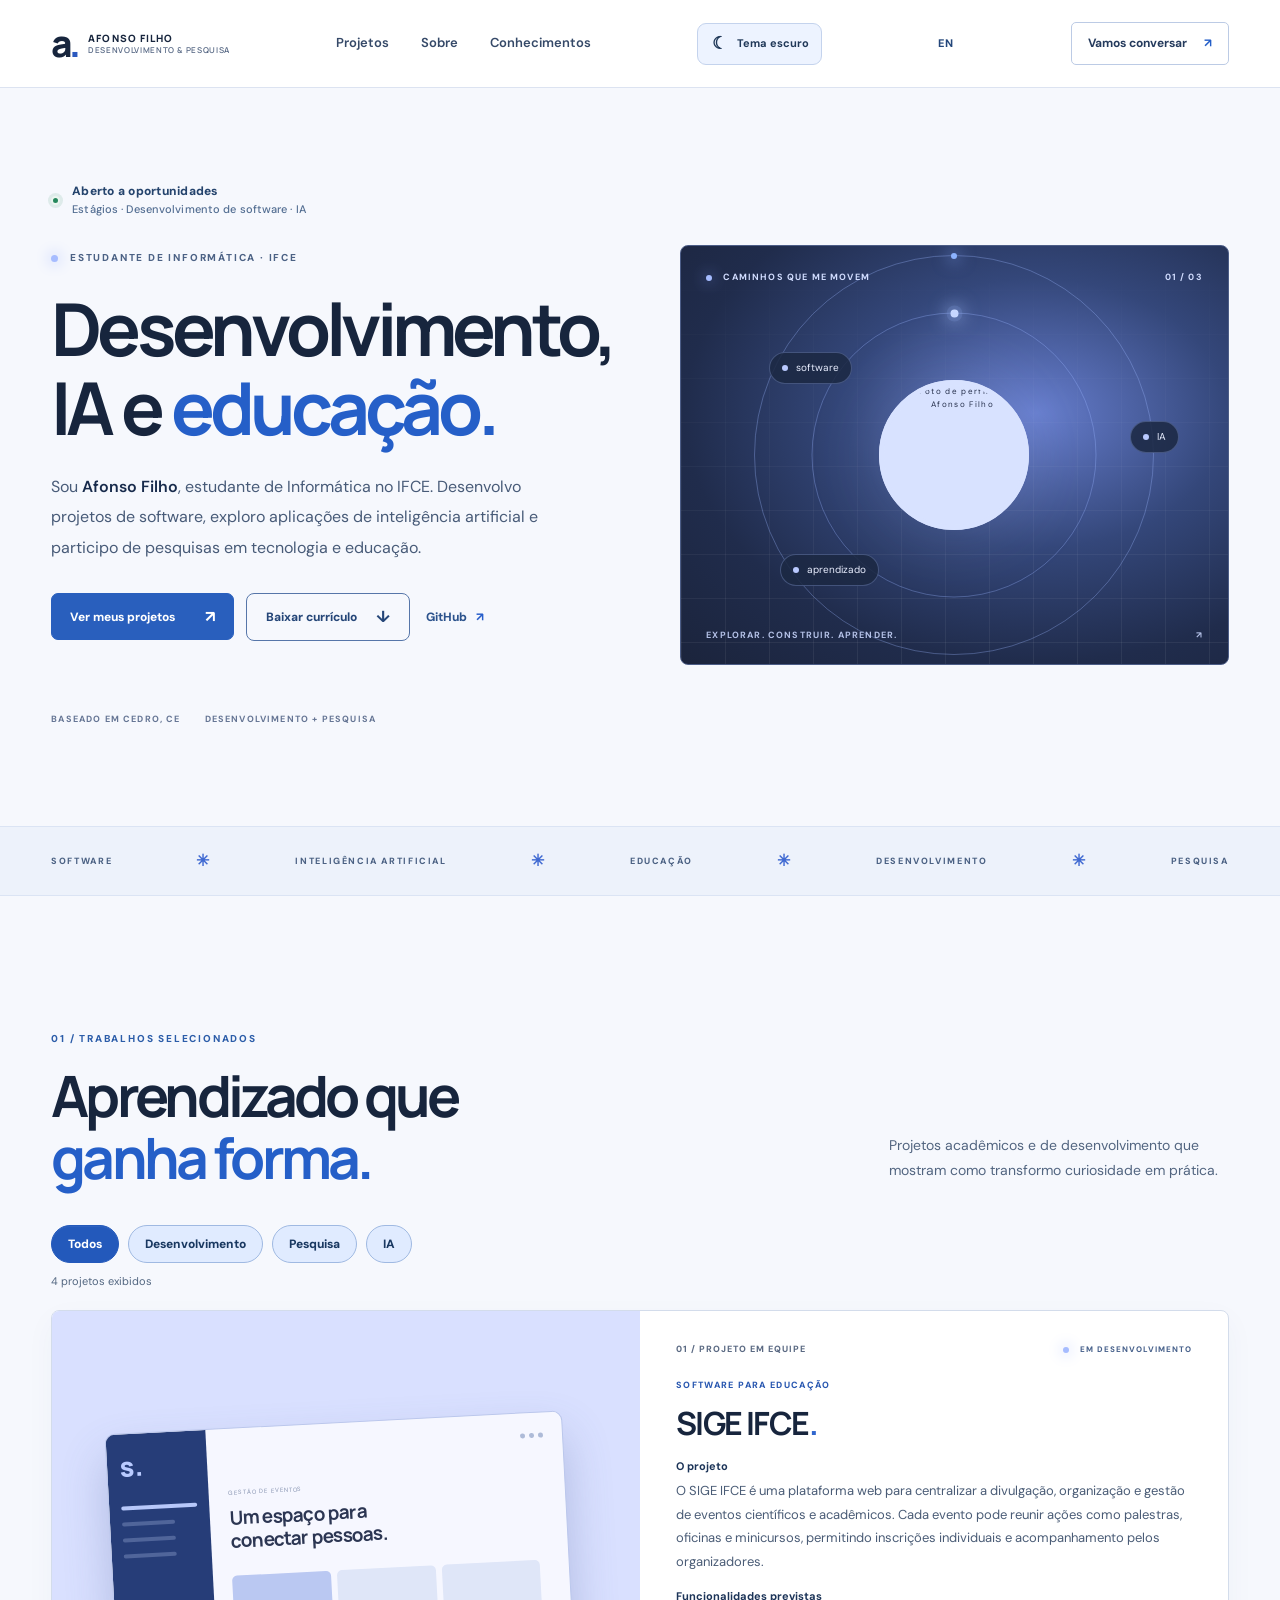
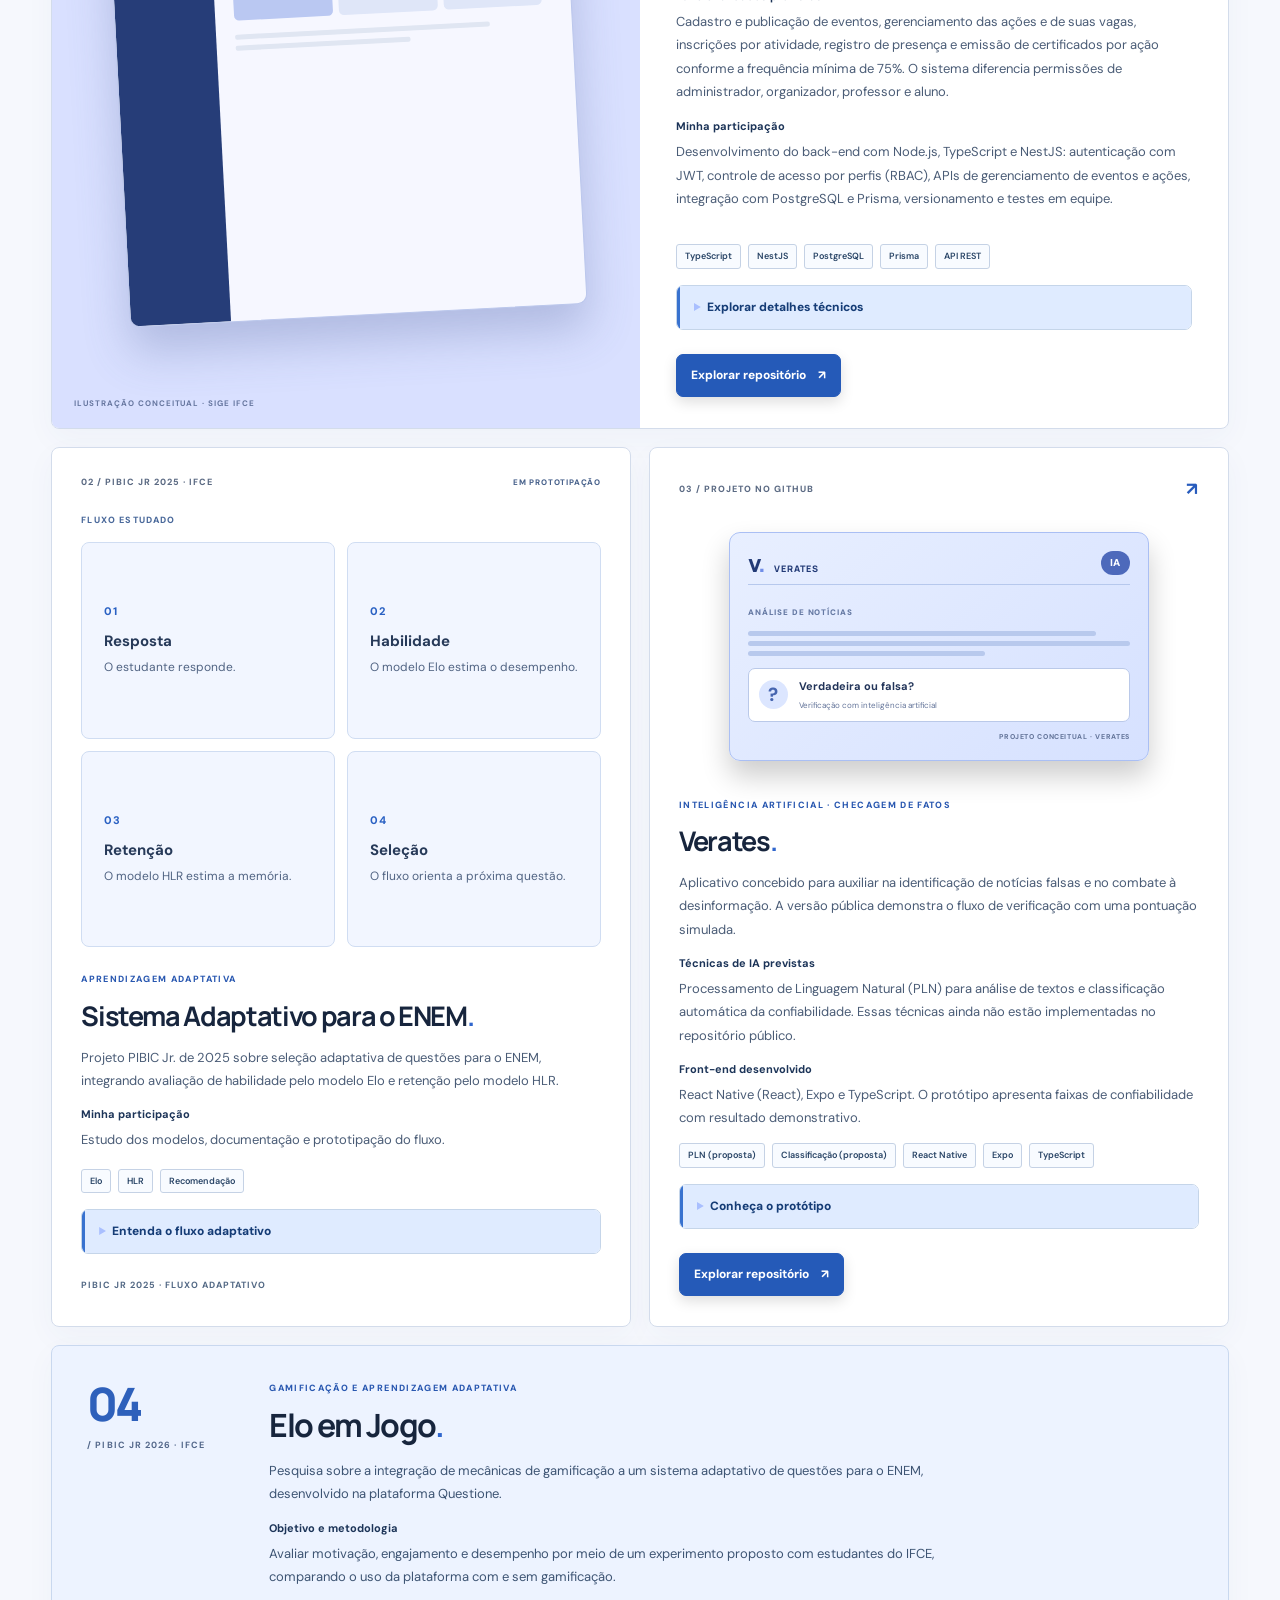
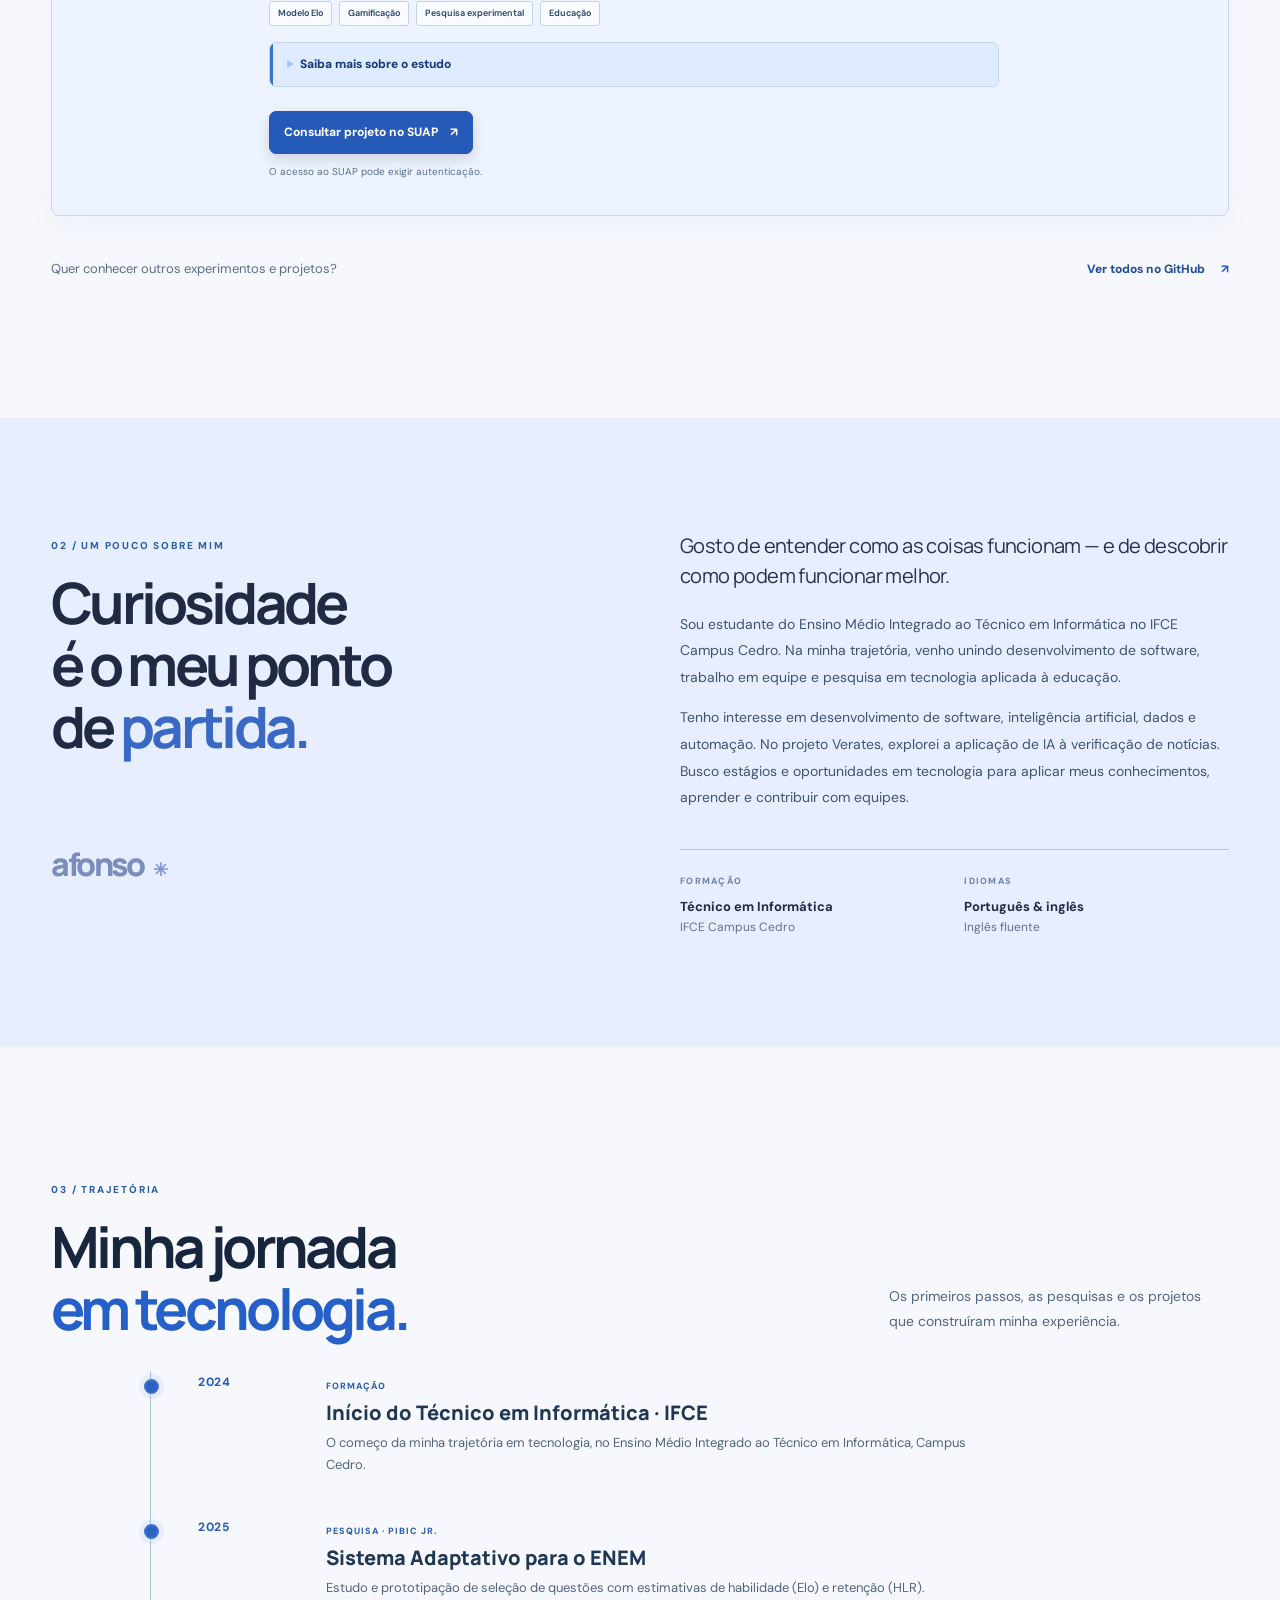
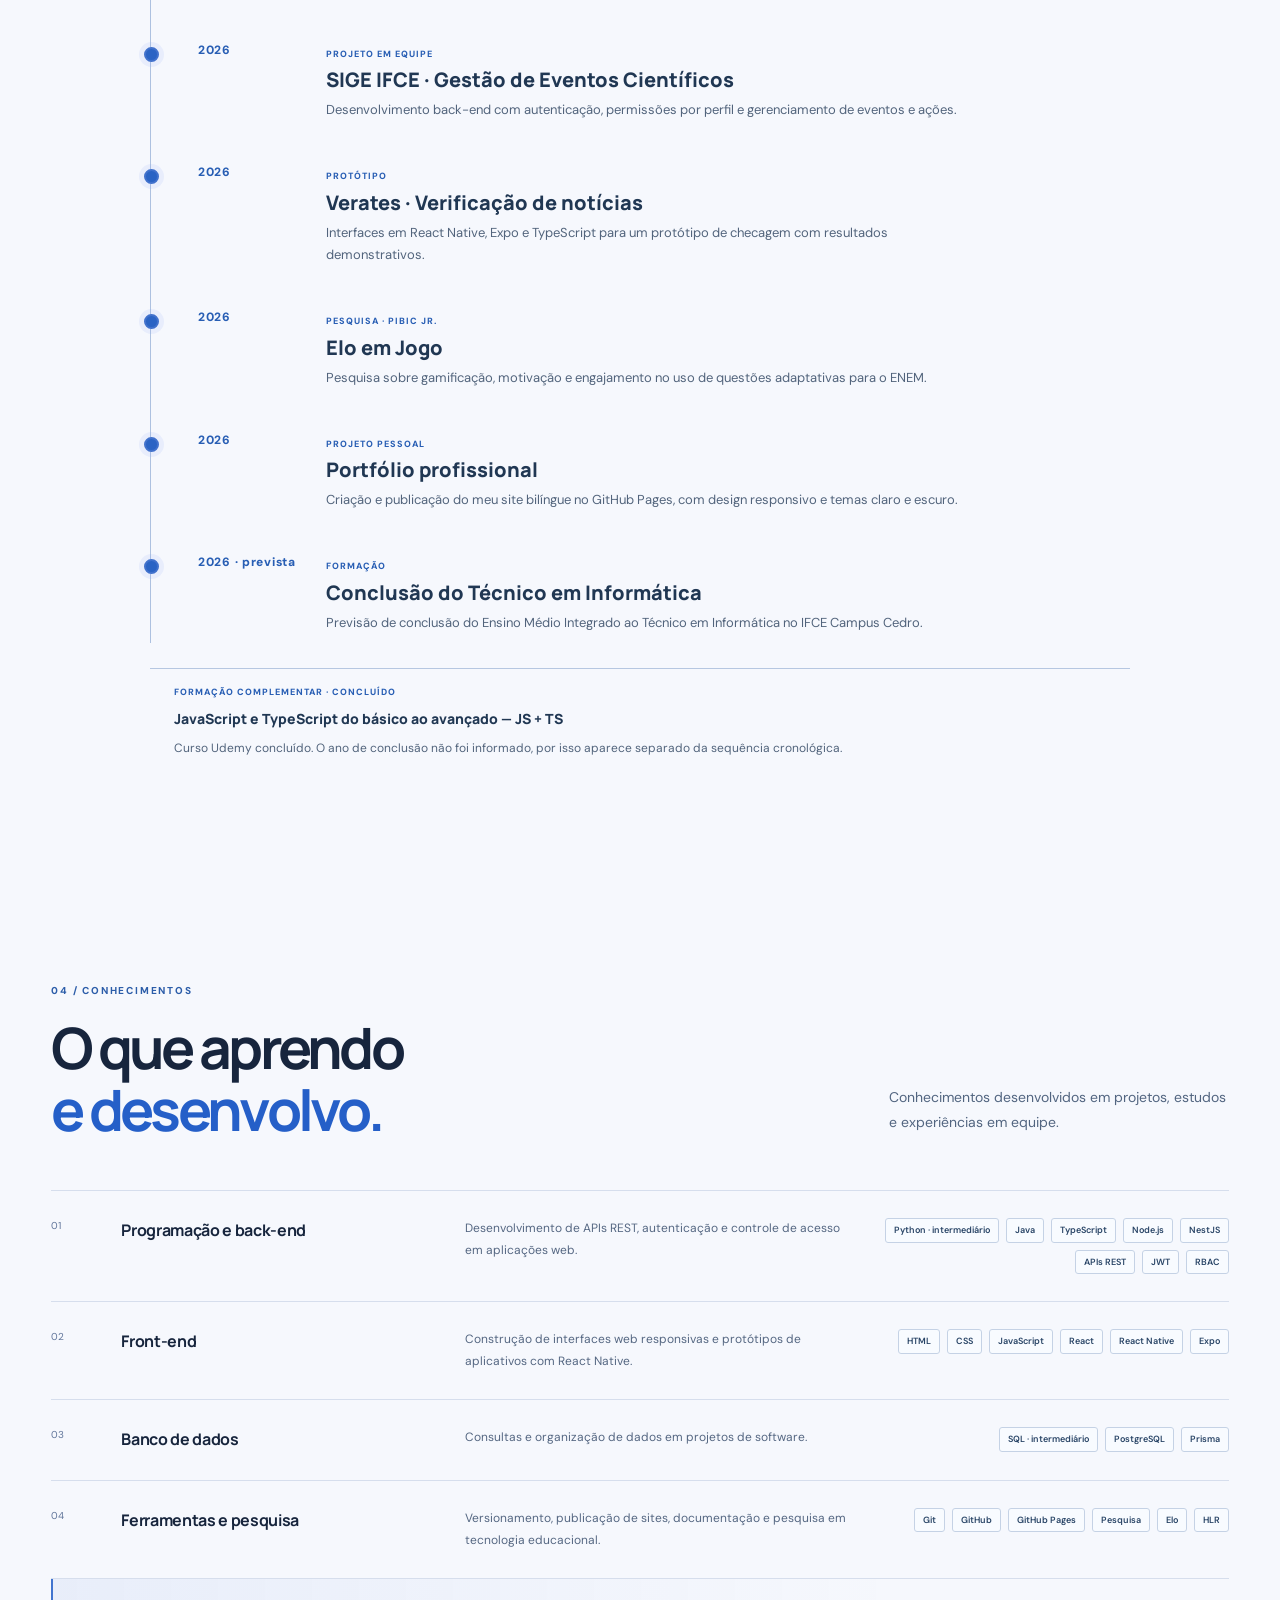
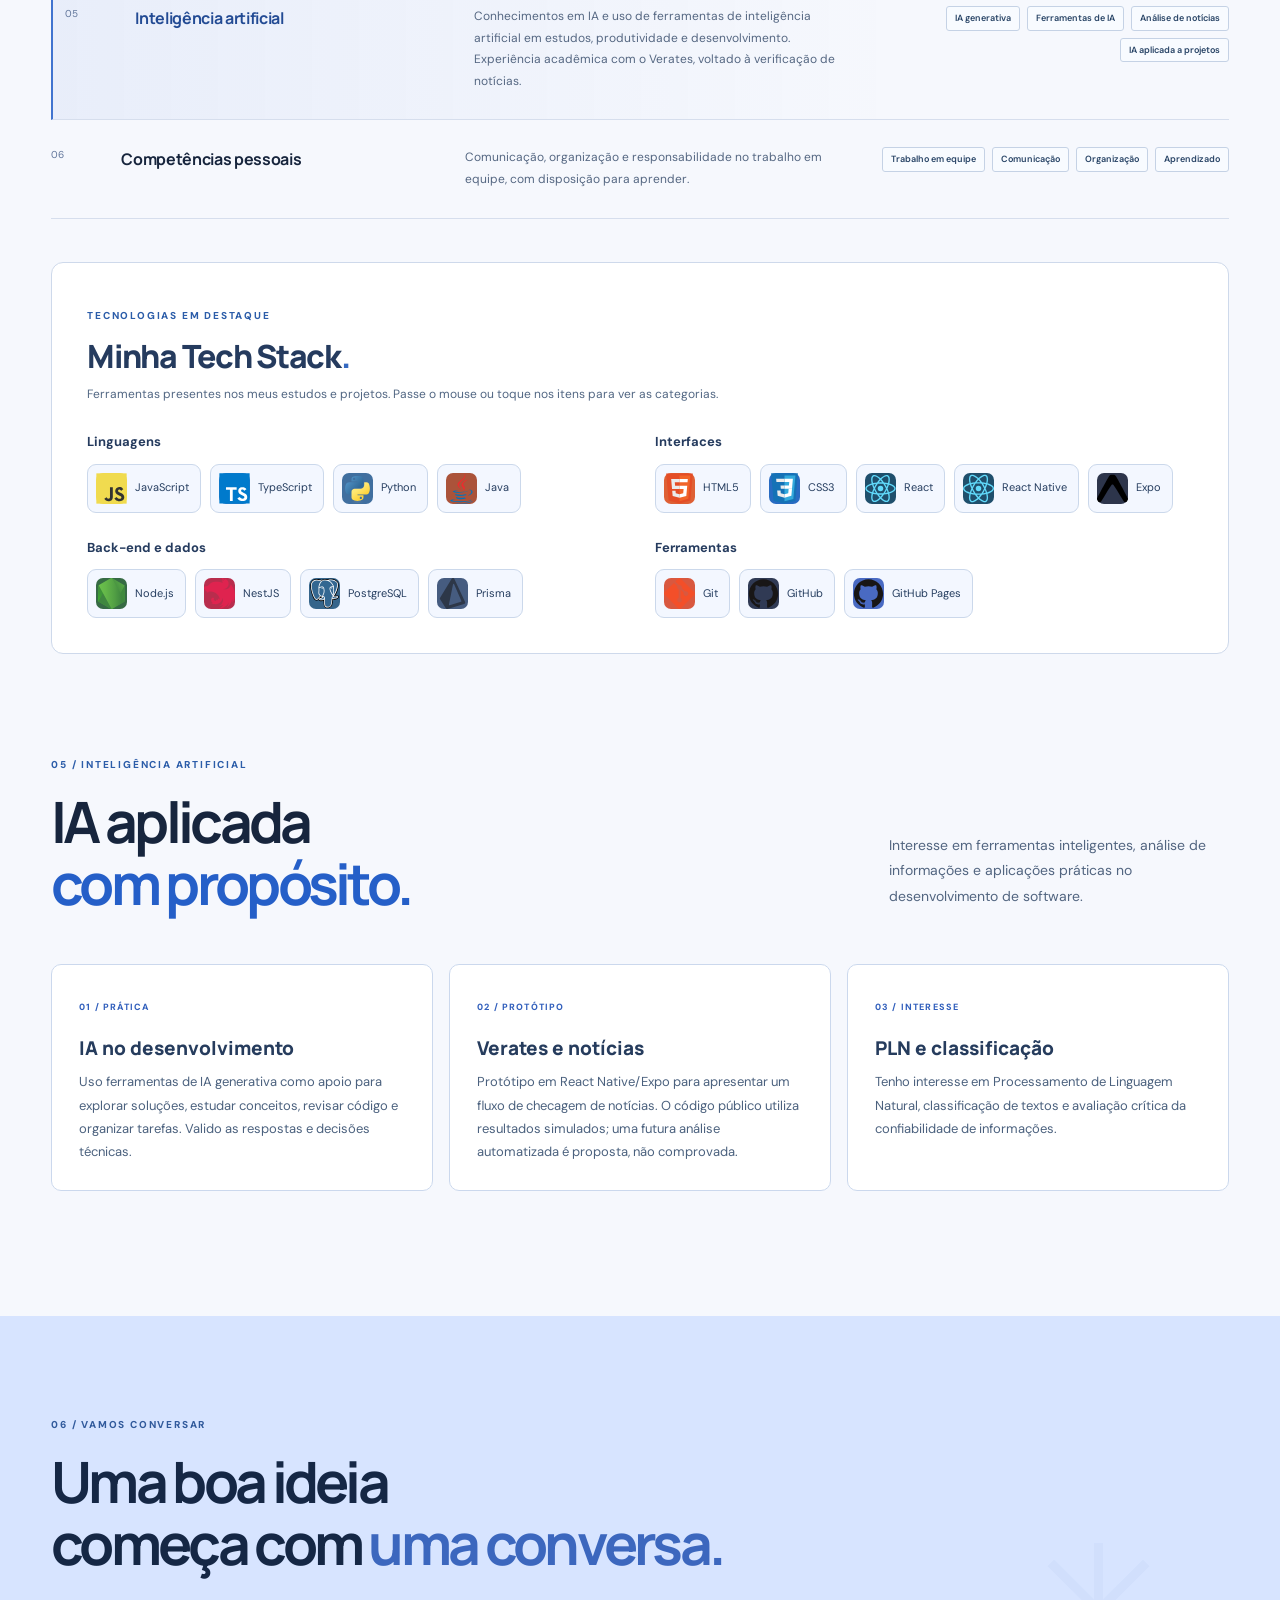
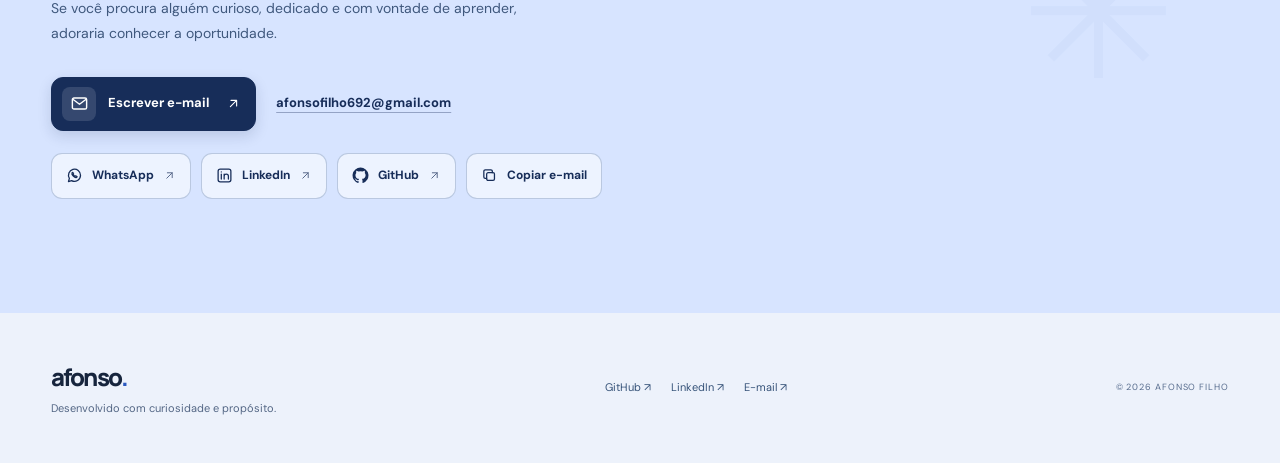
==== commit 893c2481: "Atualiza ícones profissionais do portfólio" ====
--- a/index.html
+++ b/index.html
@@ -41,9 +41,9 @@
     })();
   </script>
   <link rel="stylesheet" href="./style.css">
-  <link rel="stylesheet" href="./theme-responsive.css?v=20261117-15">
-  <link rel="stylesheet" href="./contact-timeline.css?v=20261117-15">
-  <script src="./script.js?v=20261117-15" defer></script>
+  <link rel="stylesheet" href="./theme-responsive.css?v=20261120-icons">
+  <link rel="stylesheet" href="./contact-timeline.css?v=20261120-icons">
+  <script src="./script.js?v=20261120-icons" defer></script>
 </head>
 <body>
   <div class="scroll-progress" data-scroll-progress aria-hidden="true"></div>
@@ -53,7 +53,7 @@
       <a class="brand" href="#inicio" aria-label="Afonso Filho, início"><span class="brand-mark">a<span>.</span></span><span class="brand-name">AFONSO FILHO <small>DESENVOLVIMENTO & PESQUISA</small></span></a>
       <nav class="navigation" aria-label="Menu principal"><a href="#projetos">Projetos</a><a href="#sobre">Sobre</a><a href="#conhecimentos">Conhecimentos</a></nav>
       <details class="mobile-menu"><summary>Menu</summary><nav aria-label="Menu para celular"><a href="#projetos">Projetos</a><a href="#sobre">Sobre</a><a href="#conhecimentos">Conhecimentos</a><a href="#contato">Contato</a><a href="#trajetoria">Trajetória</a><a href="#inteligencia-artificial">IA</a></nav></details>
-      <button class="theme-toggle" type="button" data-theme-toggle aria-label="Ativar tema claro" title="Ativar tema claro"><span class="theme-icon" aria-hidden="true">☀</span><span class="theme-label">Tema claro</span></button>
+      <button class="theme-toggle" type="button" data-theme-toggle aria-label="Ativar tema claro" title="Ativar tema claro"><span class="theme-icon" aria-hidden="true"><svg class="theme-sun" viewBox="0 0 24 24" fill="none" stroke="currentColor" stroke-width="1.8" stroke-linecap="round" aria-hidden="true"><circle cx="12" cy="12" r="4"/><path d="M12 2v2m0 16v2M4.93 4.93l1.42 1.42m11.3 11.3 1.42 1.42M2 12h2m16 0h2M4.93 19.07l1.42-1.42m11.3-11.3 1.42-1.42"/></svg><svg class="theme-moon" viewBox="0 0 24 24" fill="none" stroke="currentColor" stroke-width="1.8" stroke-linejoin="round" aria-hidden="true"><path d="M20.5 14.2A8.8 8.8 0 0 1 9.8 3.5 8.8 8.8 0 1 0 20.5 14.2Z"/></svg></span><span class="theme-label">Tema claro</span></button>
       <a class="language-link" href="./en.html" lang="en" hreflang="en">EN</a><a class="nav-contact" href="#contato">Vamos conversar <span aria-hidden="true">↗</span></a>
     </div>
   </header>
@@ -129,10 +129,16 @@
     </div>
     <div class="stack-visual" aria-labelledby="stack-title"><div class="stack-header"><p class="eyebrow section-kicker">TECNOLOGIAS EM DESTAQUE</p><h3 id="stack-title">Minha Tech Stack<span>.</span></h3><p>Ferramentas presentes nos meus estudos e projetos. Passe o mouse ou toque nos itens para ver as categorias.</p></div>
       <div class="stack-groups">
-        <div class="stack-group"><h4>Linguagens</h4><div class="tech-grid"><span class="tech-tile" title="JavaScript · linguagem"><span class="tech-mark tech-js">JS</span><span>JavaScript</span></span><span class="tech-tile" title="TypeScript · linguagem"><span class="tech-mark tech-ts">TS</span><span>TypeScript</span></span><span class="tech-tile" title="Python · linguagem"><span class="tech-mark tech-py">Py</span><span>Python</span></span><span class="tech-tile" title="Java · linguagem"><span class="tech-mark tech-java">J</span><span>Java</span></span></div></div>
-        <div class="stack-group"><h4>Interfaces</h4><div class="tech-grid"><span class="tech-tile" title="HTML5 · marcação"><span class="tech-mark tech-html">H5</span><span>HTML5</span></span><span class="tech-tile" title="CSS3 · estilos"><span class="tech-mark tech-css">C3</span><span>CSS3</span></span><span class="tech-tile" title="React · interfaces"><span class="tech-mark tech-react">⚛</span><span>React</span></span><span class="tech-tile" title="React Native · aplicativos"><span class="tech-mark tech-react">RN</span><span>React Native</span></span><span class="tech-tile" title="Expo · aplicativos"><span class="tech-mark tech-expo">E</span><span>Expo</span></span></div></div>
-        <div class="stack-group"><h4>Back-end e dados</h4><div class="tech-grid"><span class="tech-tile" title="Node.js · JavaScript no servidor"><span class="tech-mark tech-node">N</span><span>Node.js</span></span><span class="tech-tile" title="NestJS · framework back-end"><span class="tech-mark tech-nest">N</span><span>NestJS</span></span><span class="tech-tile" title="PostgreSQL · banco de dados"><span class="tech-mark tech-postgres">PG</span><span>PostgreSQL</span></span><span class="tech-tile" title="Prisma · ORM"><span class="tech-mark tech-prisma">P</span><span>Prisma</span></span></div></div>
-        <div class="stack-group"><h4>Ferramentas</h4><div class="tech-grid"><span class="tech-tile" title="Git · versionamento"><span class="tech-mark tech-git">G</span><span>Git</span></span><span class="tech-tile" title="GitHub · colaboração"><span class="tech-mark tech-github">GH</span><span>GitHub</span></span><span class="tech-tile" title="GitHub Pages · hospedagem"><span class="tech-mark tech-pages">↗</span><span>GitHub Pages</span></span></div></div>
+        <div class="stack-group"><h4>Linguagens</h4><div class="tech-grid"><span class="tech-tile" title="JavaScript · linguagem"><span class="tech-mark tech-js" aria-hidden="true"><svg aria-hidden="true" focusable="false" xmlns="http://www.w3.org/2000/svg" viewBox="0 0 128 128"><path fill="#F0DB4F" d="M1.408 1.408h125.184v125.185H1.408z"/><path fill="#323330" d="M116.347 96.736c-.917-5.711-4.641-10.508-15.672-14.981-3.832-1.761-8.104-3.022-9.377-5.926-.452-1.69-.512-2.642-.226-3.665.821-3.32 4.784-4.355 7.925-3.403 2.023.678 3.938 2.237 5.093 4.724 5.402-3.498 5.391-3.475 9.163-5.879-1.381-2.141-2.118-3.129-3.022-4.045-3.249-3.629-7.676-5.498-14.756-5.355l-3.688.477c-3.534.893-6.902 2.748-8.877 5.235-5.926 6.724-4.236 18.492 2.975 23.335 7.104 5.332 17.54 6.545 18.873 11.531 1.297 6.104-4.486 8.08-10.234 7.378-4.236-.881-6.592-3.034-9.139-6.949-4.688 2.713-4.688 2.713-9.508 5.485 1.143 2.499 2.344 3.63 4.26 5.795 9.068 9.198 31.76 8.746 35.83-5.176.165-.478 1.261-3.666.38-8.581zM69.462 58.943H57.753l-.048 30.272c0 6.438.333 12.34-.714 14.149-1.713 3.558-6.152 3.117-8.175 2.427-2.059-1.012-3.106-2.451-4.319-4.485-.333-.584-.583-1.036-.667-1.071l-9.52 5.83c1.583 3.249 3.915 6.069 6.902 7.901 4.462 2.678 10.459 3.499 16.731 2.059 4.082-1.189 7.604-3.652 9.448-7.401 2.666-4.915 2.094-10.864 2.07-17.444.06-10.735.001-21.468.001-32.237z"/></svg></span><span>JavaScript</span></span><span class="tech-tile" title="TypeScript · linguagem"><span class="tech-mark tech-ts" aria-hidden="true"><svg aria-hidden="true" focusable="false" xmlns="http://www.w3.org/2000/svg" viewBox="0 0 128 128"><path fill="#fff" d="M22.67 47h99.67v73.67H22.67z"/><path data-name="original" fill="#007acc" d="M1.5 63.91v62.5h125v-125H1.5zm100.73-5a15.56 15.56 0 017.82 4.5 20.58 20.58 0 013 4c0 .16-5.4 3.81-8.69 5.85-.12.08-.6-.44-1.13-1.23a7.09 7.09 0 00-5.87-3.53c-3.79-.26-6.23 1.73-6.21 5a4.58 4.58 0 00.54 2.34c.83 1.73 2.38 2.76 7.24 4.86 8.95 3.85 12.78 6.39 15.16 10 2.66 4 3.25 10.46 1.45 15.24-2 5.2-6.9 8.73-13.83 9.9a38.32 38.32 0 01-9.52-.1 23 23 0 01-12.72-6.63c-1.15-1.27-3.39-4.58-3.25-4.82a9.34 9.34 0 011.15-.73L82 101l3.59-2.08.75 1.11a16.78 16.78 0 004.74 4.54c4 2.1 9.46 1.81 12.16-.62a5.43 5.43 0 00.69-6.92c-1-1.39-3-2.56-8.59-5-6.45-2.78-9.23-4.5-11.77-7.24a16.48 16.48 0 01-3.43-6.25 25 25 0 01-.22-8c1.33-6.23 6-10.58 12.82-11.87a31.66 31.66 0 019.49.26zm-29.34 5.24v5.12H56.66v46.23H45.15V69.26H28.88v-5a49.19 49.19 0 01.12-5.17C29.08 59 39 59 51 59h21.83z"/></svg></span><span>TypeScript</span></span><span class="tech-tile" title="Python · linguagem"><span class="tech-mark tech-py" aria-hidden="true"><svg aria-hidden="true" focusable="false" xmlns="http://www.w3.org/2000/svg" viewBox="0 0 128 128"><linearGradient id="python-original-a" gradientUnits="userSpaceOnUse" x1="70.252" y1="1237.476" x2="170.659" y2="1151.089" gradientTransform="matrix(.563 0 0 -.568 -29.215 707.817)"><stop offset="0" stop-color="#5A9FD4"/><stop offset="1" stop-color="#306998"/></linearGradient><linearGradient id="python-original-b" gradientUnits="userSpaceOnUse" x1="209.474" y1="1098.811" x2="173.62" y2="1149.537" gradientTransform="matrix(.563 0 0 -.568 -29.215 707.817)"><stop offset="0" stop-color="#FFD43B"/><stop offset="1" stop-color="#FFE873"/></linearGradient><path fill="url(#python-original-a)" d="M63.391 1.988c-4.222.02-8.252.379-11.8 1.007-10.45 1.846-12.346 5.71-12.346 12.837v9.411h24.693v3.137H29.977c-7.176 0-13.46 4.313-15.426 12.521-2.268 9.405-2.368 15.275 0 25.096 1.755 7.311 5.947 12.519 13.124 12.519h8.491V67.234c0-8.151 7.051-15.34 15.426-15.34h24.665c6.866 0 12.346-5.654 12.346-12.548V15.833c0-6.693-5.646-11.72-12.346-12.837-4.244-.706-8.645-1.027-12.866-1.008zM50.037 9.557c2.55 0 4.634 2.117 4.634 4.721 0 2.593-2.083 4.69-4.634 4.69-2.56 0-4.633-2.097-4.633-4.69-.001-2.604 2.073-4.721 4.633-4.721z" transform="translate(0 10.26)"/><path fill="url(#python-original-b)" d="M91.682 28.38v10.966c0 8.5-7.208 15.655-15.426 15.655H51.591c-6.756 0-12.346 5.783-12.346 12.549v23.515c0 6.691 5.818 10.628 12.346 12.547 7.816 2.297 15.312 2.713 24.665 0 6.216-1.801 12.346-5.423 12.346-12.547v-9.412H63.938v-3.138h37.012c7.176 0 9.852-5.005 12.348-12.519 2.578-7.735 2.467-15.174 0-25.096-1.774-7.145-5.161-12.521-12.348-12.521h-9.268zM77.809 87.927c2.561 0 4.634 2.097 4.634 4.692 0 2.602-2.074 4.719-4.634 4.719-2.55 0-4.633-2.117-4.633-4.719 0-2.595 2.083-4.692 4.633-4.692z" transform="translate(0 10.26)"/><radialGradient id="python-original-c" cx="1825.678" cy="444.45" r="26.743" gradientTransform="matrix(0 -.24 -1.055 0 532.979 557.576)" gradientUnits="userSpaceOnUse"><stop offset="0" stop-color="#B8B8B8" stop-opacity=".498"/><stop offset="1" stop-color="#7F7F7F" stop-opacity="0"/></radialGradient><path opacity=".444" fill="url(#python-original-c)" d="M97.309 119.597c0 3.543-14.816 6.416-33.091 6.416-18.276 0-33.092-2.873-33.092-6.416 0-3.544 14.815-6.417 33.092-6.417 18.275 0 33.091 2.872 33.091 6.417z"/></svg>
+</span><span>Python</span></span><span class="tech-tile" title="Java · linguagem"><span class="tech-mark tech-java" aria-hidden="true"><svg aria-hidden="true" focusable="false" xmlns="http://www.w3.org/2000/svg" viewBox="0 0 128 128"><path fill="#0074BD" d="M47.617 98.12s-4.767 2.774 3.397 3.71c9.892 1.13 14.947.968 25.845-1.092 0 0 2.871 1.795 6.873 3.351-24.439 10.47-55.308-.607-36.115-5.969zm-2.988-13.665s-5.348 3.959 2.823 4.805c10.567 1.091 18.91 1.18 33.354-1.6 0 0 1.993 2.025 5.132 3.131-29.542 8.64-62.446.68-41.309-6.336z"/><path fill="#EA2D2E" d="M69.802 61.271c6.025 6.935-1.58 13.17-1.58 13.17s15.289-7.891 8.269-17.777c-6.559-9.215-11.587-13.792 15.635-29.58 0 .001-42.731 10.67-22.324 34.187z"/><path fill="#0074BD" d="M102.123 108.229s3.529 2.91-3.888 5.159c-14.102 4.272-58.706 5.56-71.094.171-4.451-1.938 3.899-4.625 6.526-5.192 2.739-.593 4.303-.485 4.303-.485-4.953-3.487-32.013 6.85-13.743 9.815 49.821 8.076 90.817-3.637 77.896-9.468zM49.912 70.294s-22.686 5.389-8.033 7.348c6.188.828 18.518.638 30.011-.326 9.39-.789 18.813-2.474 18.813-2.474s-3.308 1.419-5.704 3.053c-23.042 6.061-67.544 3.238-54.731-2.958 10.832-5.239 19.644-4.643 19.644-4.643zm40.697 22.747c23.421-12.167 12.591-23.86 5.032-22.285-1.848.385-2.677.72-2.677.72s.688-1.079 2-1.543c14.953-5.255 26.451 15.503-4.823 23.725 0-.002.359-.327.468-.617z"/><path fill="#EA2D2E" d="M76.491 1.587S89.459 14.563 64.188 34.51c-20.266 16.006-4.621 25.13-.007 35.559-11.831-10.673-20.509-20.07-14.688-28.815C58.041 28.42 81.722 22.195 76.491 1.587z"/><path fill="#0074BD" d="M52.214 126.021c22.476 1.437 57-.8 57.817-11.436 0 0-1.571 4.032-18.577 7.231-19.186 3.612-42.854 3.191-56.887.874 0 .001 2.875 2.381 17.647 3.331z"/></svg></span><span>Java</span></span></div></div>
+        <div class="stack-group"><h4>Interfaces</h4><div class="tech-grid"><span class="tech-tile" title="HTML5 · marcação"><span class="tech-mark tech-html" aria-hidden="true"><svg aria-hidden="true" focusable="false" xmlns="http://www.w3.org/2000/svg" viewBox="0 0 128 128"><path fill="#E44D26" d="M19.037 113.876L9.032 1.661h109.936l-10.016 112.198-45.019 12.48z"/><path fill="#F16529" d="M64 116.8l36.378-10.086 8.559-95.878H64z"/><path fill="#EBEBEB" d="M64 52.455H45.788L44.53 38.361H64V24.599H29.489l.33 3.692 3.382 37.927H64zm0 35.743l-.061.017-15.327-4.14-.979-10.975H33.816l1.928 21.609 28.193 7.826.063-.017z"/><path fill="#fff" d="M63.952 52.455v13.763h16.947l-1.597 17.849-15.35 4.143v14.319l28.215-7.82.207-2.325 3.234-36.233.335-3.696h-3.708zm0-27.856v13.762h33.244l.276-3.092.628-6.978.329-3.692z"/></svg></span><span>HTML5</span></span><span class="tech-tile" title="CSS3 · estilos"><span class="tech-mark tech-css" aria-hidden="true"><svg aria-hidden="true" focusable="false" xmlns="http://www.w3.org/2000/svg" viewBox="0 0 128 128"><path fill="#1572B6" d="M18.814 114.123L8.76 1.352h110.48l-10.064 112.754-45.243 12.543-45.119-12.526z"/><path fill="#33A9DC" d="M64.001 117.062l36.559-10.136 8.601-96.354h-45.16v106.49z"/><path fill="#fff" d="M64.001 51.429h18.302l1.264-14.163H64.001V23.435h34.682l-.332 3.711-3.4 38.114h-30.95V51.429z"/><path fill="#EBEBEB" d="M64.083 87.349l-.061.018-15.403-4.159-.985-11.031H33.752l1.937 21.717 28.331 7.863.063-.018v-14.39z"/><path fill="#fff" d="M81.127 64.675l-1.666 18.522-15.426 4.164v14.39l28.354-7.858.208-2.337 2.406-26.881H81.127z"/><path fill="#EBEBEB" d="M64.048 23.435v13.831H30.64l-.277-3.108-.63-7.012-.331-3.711h34.646zm-.047 27.996v13.831H48.792l-.277-3.108-.631-7.012-.33-3.711h16.447z"/></svg></span><span>CSS3</span></span><span class="tech-tile" title="React · interfaces"><span class="tech-mark tech-react" aria-hidden="true"><svg aria-hidden="true" focusable="false" xmlns="http://www.w3.org/2000/svg" viewBox="0 0 128 128"><g fill="#61DAFB"><circle cx="64" cy="64" r="11.4"/><path d="M107.3 45.2c-2.2-.8-4.5-1.6-6.9-2.3.6-2.4 1.1-4.8 1.5-7.1 2.1-13.2-.2-22.5-6.6-26.1-1.9-1.1-4-1.6-6.4-1.6-7 0-15.9 5.2-24.9 13.9-9-8.7-17.9-13.9-24.9-13.9-2.4 0-4.5.5-6.4 1.6-6.4 3.7-8.7 13-6.6 26.1.4 2.3.9 4.7 1.5 7.1-2.4.7-4.7 1.4-6.9 2.3C8.2 50 1.4 56.6 1.4 64s6.9 14 19.3 18.8c2.2.8 4.5 1.6 6.9 2.3-.6 2.4-1.1 4.8-1.5 7.1-2.1 13.2.2 22.5 6.6 26.1 1.9 1.1 4 1.6 6.4 1.6 7.1 0 16-5.2 24.9-13.9 9 8.7 17.9 13.9 24.9 13.9 2.4 0 4.5-.5 6.4-1.6 6.4-3.7 8.7-13 6.6-26.1-.4-2.3-.9-4.7-1.5-7.1 2.4-.7 4.7-1.4 6.9-2.3 12.5-4.8 19.3-11.4 19.3-18.8s-6.8-14-19.3-18.8zM92.5 14.7c4.1 2.4 5.5 9.8 3.8 20.3-.3 2.1-.8 4.3-1.4 6.6-5.2-1.2-10.7-2-16.5-2.5-3.4-4.8-6.9-9.1-10.4-13 7.4-7.3 14.9-12.3 21-12.3 1.3 0 2.5.3 3.5.9zM81.3 74c-1.8 3.2-3.9 6.4-6.1 9.6-3.7.3-7.4.4-11.2.4-3.9 0-7.6-.1-11.2-.4-2.2-3.2-4.2-6.4-6-9.6-1.9-3.3-3.7-6.7-5.3-10 1.6-3.3 3.4-6.7 5.3-10 1.8-3.2 3.9-6.4 6.1-9.6 3.7-.3 7.4-.4 11.2-.4 3.9 0 7.6.1 11.2.4 2.2 3.2 4.2 6.4 6 9.6 1.9 3.3 3.7 6.7 5.3 10-1.7 3.3-3.4 6.6-5.3 10zm8.3-3.3c1.5 3.5 2.7 6.9 3.8 10.3-3.4.8-7 1.4-10.8 1.9 1.2-1.9 2.5-3.9 3.6-6 1.2-2.1 2.3-4.2 3.4-6.2zM64 97.8c-2.4-2.6-4.7-5.4-6.9-8.3 2.3.1 4.6.2 6.9.2 2.3 0 4.6-.1 6.9-.2-2.2 2.9-4.5 5.7-6.9 8.3zm-18.6-15c-3.8-.5-7.4-1.1-10.8-1.9 1.1-3.3 2.3-6.8 3.8-10.3 1.1 2 2.2 4.1 3.4 6.1 1.2 2.2 2.4 4.1 3.6 6.1zm-7-25.5c-1.5-3.5-2.7-6.9-3.8-10.3 3.4-.8 7-1.4 10.8-1.9-1.2 1.9-2.5 3.9-3.6 6-1.2 2.1-2.3 4.2-3.4 6.2zM64 30.2c2.4 2.6 4.7 5.4 6.9 8.3-2.3-.1-4.6-.2-6.9-.2-2.3 0-4.6.1-6.9.2 2.2-2.9 4.5-5.7 6.9-8.3zm22.2 21l-3.6-6c3.8.5 7.4 1.1 10.8 1.9-1.1 3.3-2.3 6.8-3.8 10.3-1.1-2.1-2.2-4.2-3.4-6.2zM31.7 35c-1.7-10.5-.3-17.9 3.8-20.3 1-.6 2.2-.9 3.5-.9 6 0 13.5 4.9 21 12.3-3.5 3.8-7 8.2-10.4 13-5.8.5-11.3 1.4-16.5 2.5-.6-2.3-1-4.5-1.4-6.6zM7 64c0-4.7 5.7-9.7 15.7-13.4 2-.8 4.2-1.5 6.4-2.1 1.6 5 3.6 10.3 6 15.6-2.4 5.3-4.5 10.5-6 15.5C15.3 75.6 7 69.6 7 64zm28.5 49.3c-4.1-2.4-5.5-9.8-3.8-20.3.3-2.1.8-4.3 1.4-6.6 5.2 1.2 10.7 2 16.5 2.5 3.4 4.8 6.9 9.1 10.4 13-7.4 7.3-14.9 12.3-21 12.3-1.3 0-2.5-.3-3.5-.9zM96.3 93c1.7 10.5.3 17.9-3.8 20.3-1 .6-2.2.9-3.5.9-6 0-13.5-4.9-21-12.3 3.5-3.8 7-8.2 10.4-13 5.8-.5 11.3-1.4 16.5-2.5.6 2.3 1 4.5 1.4 6.6zm9-15.6c-2 .8-4.2 1.5-6.4 2.1-1.6-5-3.6-10.3-6-15.6 2.4-5.3 4.5-10.5 6-15.5 13.8 4 22.1 10 22.1 15.6 0 4.7-5.8 9.7-15.7 13.4z"/></g></svg></span><span>React</span></span><span class="tech-tile" title="React Native · aplicativos"><span class="tech-mark tech-react" aria-hidden="true"><svg aria-hidden="true" focusable="false" xmlns="http://www.w3.org/2000/svg" viewBox="0 0 128 128"><path fill="#61dafb" d="M37.965 6.934c-2.12.072-4.14.588-5.965 1.64-3.648 2.106-5.826 5.97-6.805 10.543-.978 4.574-.875 10.013.1 16.1.376 2.347.926 4.815 1.562 7.338-2.503.71-4.916 1.47-7.136 2.318-5.76 2.2-10.52 4.83-13.992 7.965C2.256 55.972 0 59.788 0 64c0 4.212 2.256 8.03 5.729 11.164C9.2 78.3 13.96 80.93 19.72 83.13c2.22.848 4.633 1.606 7.136 2.317-.636 2.523-1.186 4.991-1.562 7.337-.975 6.09-1.076 11.527-.098 16.1.98 4.575 3.155 8.438 6.803 10.544s8.08 2.06 12.531.62c4.45-1.44 9.11-4.247 13.895-8.136 1.844-1.498 3.707-3.206 5.575-5.02 1.866 1.814 3.73 3.522 5.574 5.02 4.784 3.89 9.442 6.697 13.893 8.137 4.45 1.44 8.885 1.485 12.533-.62 3.648-2.107 5.826-5.97 6.805-10.544.978-4.574.873-10.012-.102-16.1-.376-2.347-.924-4.815-1.56-7.338 2.503-.71 4.916-1.47 7.136-2.317 5.76-2.199 10.52-4.83 13.992-7.965C125.744 72.03 128 68.212 128 64s-2.256-8.028-5.729-11.162c-3.472-3.134-8.232-5.766-13.992-7.965-2.22-.847-4.631-1.608-7.134-2.318.636-2.523 1.184-4.992 1.56-7.338.975-6.087 1.076-11.526.098-16.1-.978-4.575-3.154-8.437-6.803-10.543-3.648-2.105-8.08-2.06-12.531-.62-4.45 1.44-9.11 4.248-13.895 8.136-1.844 1.5-3.71 3.208-5.577 5.022-1.867-1.813-3.73-3.523-5.574-5.022-4.783-3.888-9.439-6.698-13.889-8.138-2.226-.72-4.448-1.09-6.57-1.02zm.256 5.545c1.33-.038 2.854.207 4.6.77 3.49 1.13 7.675 3.57 12.093 7.16 1.702 1.382 3.443 2.982 5.197 4.69-3.664 3.96-7.298 8.463-10.814 13.434-6.063.56-11.78 1.456-17.043 2.65-.6-2.374-1.116-4.68-1.463-6.847-.9-5.62-.92-10.465-.152-14.053.767-3.587 2.202-5.767 4.144-6.888.971-.56 2.108-.88 3.438-.916zm51.559 0c1.33.037 2.467.355 3.438.916 1.942 1.12 3.377 3.3 4.144 6.887.768 3.587.75 8.433-.15 14.054-.347 2.165-.862 4.474-1.463 6.846-5.262-1.193-10.98-2.09-17.045-2.649-3.516-4.97-7.152-9.474-10.816-13.435 1.754-1.707 3.497-3.308 5.199-4.69 4.418-3.592 8.603-6.028 12.094-7.158 1.745-.564 3.27-.808 4.6-.77zM64 29.102a123.445 123.445 0 0 1 7.44 8.926c-2.444-.11-4.917-.184-7.44-.184-2.522 0-4.995.073-7.44.184A123.44 123.44 0 0 1 64 29.102zm0 14.308c3.985 0 7.87.157 11.634.44a154.962 154.962 0 0 1 6.199 9.853A154.967 154.967 0 0 1 87.267 64a155.063 155.063 0 0 1-5.434 10.295 155.064 155.064 0 0 1-6.2 9.856c-3.763.283-7.648.441-11.632.441a155.301 155.301 0 0 1-11.638-.44 155.034 155.034 0 0 1-6.197-9.857 154.937 154.937 0 0 1-5.434-10.293 155.031 155.031 0 0 1 5.436-10.297 155.107 155.107 0 0 1 6.2-9.855 155.16 155.16 0 0 1 11.633-.44zm-18.773 1.163a164.291 164.291 0 0 0-3.88 6.35 164.27 164.27 0 0 0-3.56 6.534 123.471 123.471 0 0 1-4.012-10.906c3.59-.8 7.412-1.47 11.452-1.978zm37.547 0a123.501 123.501 0 0 1 11.452 1.978 123.463 123.463 0 0 1-4.012 10.908 164.214 164.214 0 0 0-3.56-6.537 164.291 164.291 0 0 0-3.88-6.35zm-54.409 3.341c1.598 5.154 3.681 10.554 6.23 16.084-2.55 5.532-4.63 10.934-6.23 16.088-2.355-.665-4.61-1.374-6.66-2.156-5.319-2.03-9.524-4.438-12.248-6.898-2.723-2.458-3.893-4.79-3.893-7.033 0-2.242 1.17-4.572 3.893-7.03 2.724-2.46 6.93-4.867 12.248-6.897 2.05-.783 4.305-1.493 6.66-2.159zm71.27 0c2.356.666 4.612 1.376 6.66 2.16 5.32 2.03 9.525 4.436 12.249 6.895 2.723 2.46 3.893 4.79 3.893 7.031 0 2.243-1.17 4.575-3.893 7.033-2.724 2.46-6.93 4.866-12.248 6.897-2.05.782-4.307 1.49-6.662 2.156-1.598-5.153-3.68-10.553-6.227-16.084 2.549-5.532 4.63-10.933 6.229-16.088zM64 52.592A11.41 11.41 0 0 0 52.592 64a11.41 11.41 0 0 0 11.409 11.408A11.41 11.41 0 0 0 75.409 64 11.41 11.41 0 0 0 64 52.592Zm26.214 17.951a123.521 123.521 0 0 1 4.01 10.908c-3.588.8-7.41 1.471-11.448 1.98a164.295 164.295 0 0 0 3.877-6.353 164.27 164.27 0 0 0 3.56-6.535zm-52.427.002a164.17 164.17 0 0 0 3.56 6.533 165.81 165.81 0 0 0 3.88 6.352 123.431 123.431 0 0 1-11.452-1.979 123.474 123.474 0 0 1 4.012-10.906zM32.252 86.82c5.262 1.192 10.98 2.087 17.045 2.646 3.516 4.973 7.152 9.477 10.816 13.44-1.754 1.705-3.495 3.305-5.197 4.69-4.418 3.59-8.607 6.03-12.098 7.16-3.49 1.128-6.095.973-8.037-.148-1.942-1.122-3.375-3.3-4.142-6.887-.768-3.588-.749-8.433.152-14.056.347-2.165.86-4.473 1.461-6.845zm63.495 0c.6 2.372 1.116 4.68 1.463 6.845.9 5.623.92 10.468.152 14.056-.767 3.588-2.202 5.767-4.144 6.89-1.942 1.12-4.546 1.273-8.037.143-3.491-1.13-7.676-3.57-12.094-7.16-1.701-1.383-3.444-2.983-5.197-4.69 3.664-3.96 7.298-8.466 10.814-13.438 6.063-.559 11.78-1.454 17.043-2.646zM56.56 89.972a164.301 164.301 0 0 0 7.441.186 164.301 164.301 0 0 0 7.442-.186 123.436 123.436 0 0 1-7.442 8.93 123.432 123.432 0 0 1-7.44-8.93z"/></svg>
+</span><span>React Native</span></span><span class="tech-tile" title="Expo · aplicativos"><span class="tech-mark tech-expo" aria-hidden="true"><svg aria-hidden="true" focusable="false" xmlns="http://www.w3.org/2000/svg" viewBox="0 0 128 128"><path d="M60.654 48.883c1.051-1.534 2.197-1.727 3.127-1.727s2.475.193 3.527 1.727C75.556 60.12 89.173 82.512 99.22 99.035c6.555 10.767 11.586 19.043 12.622 20.095 3.874 3.952 9.189 1.489 12.278-2.995 3.039-4.412 3.88-7.512 3.88-10.817 0-2.253-44.052-83.515-48.486-90.28C75.25 8.534 73.856 6.89 66.56 6.89h-5.469c-7.28 0-8.331 1.644-12.599 8.148C44.058 21.803 0 103.065 0 105.313c0 3.31.847 6.41 3.892 10.822 3.088 4.484 8.403 6.947 12.278 2.99 1.03-1.053 6.061-9.323 12.615-20.095 10.047-16.518 23.62-38.91 31.874-50.153z"/></svg>
+</span><span>Expo</span></span></div></div>
+        <div class="stack-group"><h4>Back-end e dados</h4><div class="tech-grid"><span class="tech-tile" title="Node.js · JavaScript no servidor"><span class="tech-mark tech-node" aria-hidden="true"><svg aria-hidden="true" focusable="false" xmlns="http://www.w3.org/2000/svg" viewBox="0 0 128 128"><path fill="url(#a)" d="M66.958.825a6.07 6.07 0 0 0-6.035 0L11.103 29.76c-1.895 1.072-2.96 3.095-2.96 5.24v57.988c0 2.143 1.183 4.167 2.958 5.24l49.82 28.934a6.07 6.07 0 0 0 6.036 0l49.82-28.935c1.894-1.072 2.958-3.096 2.958-5.24V35c0-2.144-1.183-4.167-2.958-5.24z"/><path fill="url(#b)" d="M116.897 29.76 66.841.825A8.161 8.161 0 0 0 65.302.23L9.21 96.798a6.251 6.251 0 0 0 1.657 1.43l50.057 28.934c1.42.833 3.076 1.072 4.615.595l52.66-96.925a3.702 3.702 0 0 0-1.302-1.072z"/><path fill="url(#c)" d="M116.898 98.225c1.42-.833 2.485-2.262 2.958-3.81L65.066.108c-1.42-.238-2.959-.119-4.26.715L11.104 29.639l53.606 98.355c.71-.12 1.54-.358 2.25-.715z"/><defs><linearGradient id="a" x1="34.513" x2="27.157" y1="15.535" y2="30.448" gradientTransform="translate(-129.242 -73.715) scale(6.18523)" gradientUnits="userSpaceOnUse"><stop stop-color="#3F873F"/><stop offset=".33" stop-color="#3F8B3D"/><stop offset=".637" stop-color="#3E9638"/><stop offset=".934" stop-color="#3DA92E"/><stop offset="1" stop-color="#3DAE2B"/></linearGradient><linearGradient id="b" x1="30.009" x2="50.533" y1="23.359" y2="8.288" gradientTransform="translate(-129.242 -73.715) scale(6.18523)" gradientUnits="userSpaceOnUse"><stop offset=".138" stop-color="#3F873F"/><stop offset=".402" stop-color="#52A044"/><stop offset=".713" stop-color="#64B749"/><stop offset=".908" stop-color="#6ABF4B"/></linearGradient><linearGradient id="c" x1="21.917" x2="40.555" y1="22.261" y2="22.261" gradientTransform="translate(-129.242 -73.715) scale(6.18523)" gradientUnits="userSpaceOnUse"><stop offset=".092" stop-color="#6ABF4B"/><stop offset=".287" stop-color="#64B749"/><stop offset=".598" stop-color="#52A044"/><stop offset=".862" stop-color="#3F873F"/></linearGradient></defs></svg>
+</span><span>Node.js</span></span><span class="tech-tile" title="NestJS · framework back-end"><span class="tech-mark tech-nest" aria-hidden="true"><svg aria-hidden="true" focusable="false" xmlns="http://www.w3.org/2000/svg" viewBox="0 0 128 128"><path fill="#df234f" d="M75.323.4c-.898 0-1.796.199-2.594.498 1.696 1.098 2.594 2.594 3.093 4.29 0 .2.1.4.1.599 0 .2.1.399.1.598.1 2.894-.799 3.293-1.397 4.989-.998 2.194-.698 4.589.499 6.484.1.2.2.5.399.699-1.297-8.38 5.686-9.578 6.983-12.172.1-2.294-1.795-3.79-3.292-4.888C77.718.599 76.52.399 75.324.399ZM85.8 2.194c-.1.798 0 .599-.1.998 0 .299 0 .598-.1.898-.1.299-.1.499-.2.798-.1.3-.199.499-.299.798-.1.2-.2.399-.3.698-.099.1-.199.3-.298.4-.1.1-.1.199-.2.299-.2.2-.3.498-.499.698l-.598.599c-.2.2-.4.399-.599.498-.698.5-1.496.898-2.195 1.397-.2.2-.499.3-.698.499-.2.2-.4.3-.599.499l-.598.598c-.2.2-.4.4-.5.699-.199.2-.299.499-.498.698-.1.3-.2.499-.399.798-.1.3-.2.5-.3.798-.1.3-.199.599-.199.798 0 .1 0 .3-.1.4 0 .1 0 .299-.1.399v1.396c0 .3 0 .5.1.798 0 .3.1.5.2.799s.2.498.3.798c.099.2.199.299.199.499l-7.583-2.894a53.157 53.157 0 0 0-3.79-.997c-.699-.2-1.397-.3-2.096-.5a61.927 61.927 0 0 0-5.986-.897h-.2c-1.995-.2-3.89-.3-5.885-.3-1.497 0-2.894.1-4.29.2-1.996.1-3.99.4-5.986.699l-1.497.299c-.997.2-1.995.399-2.993.698-.499.1-.997.3-1.496.4-.499.199-.998.398-1.397.598-.399.2-.698.3-1.097.499-.1 0-.1 0-.2.1-.3.199-.598.299-.898.498-.1 0-.2.1-.2.1-.398.2-.698.4-.997.499-.2.1-.499.2-.698.3-.1.099-.2.099-.3.199-.299.2-.598.299-.898.498-.299.2-.598.3-.798.5-.2.199-.499.299-.698.498 0 0-.1 0-.1.1-.2.1-.399.3-.598.499l-.1.1c-.2.1-.3.299-.499.399-.1 0-.1.1-.2.1-.199.1-.299.299-.498.398 0 .1-.1.1-.1.1l-.599.599-.1.1-.598.598s0 .1-.1.1l-.499.499c-.1.1-.2.1-.2.2l-.598.598c0 .1-.1.1-.1.2l-.798.797-.1.1c-.498.599-1.097 1.098-1.695 1.597-.599.498-1.198.997-1.896 1.496s-1.297.898-1.995 1.297c-.699.399-1.397.698-2.095.998-.699.299-1.397.598-2.095.798-1.397.3-2.794.898-3.991.997 0-.498-.3-.399-.599-.399-.299.1-.598.1-.798.2-.3.1-.499.2-.798.3a2.96 2.96 0 0 0-.798.398c-.2.2-.499.3-.698.5-.2.199-.5.398-.699.598-.2.2-.499.399-.698.598-.2.2-.4.4-.599.699-.2.299-.399.498-.499.798-.199.2-.299.499-.498.798-.1.3-.3.598-.4.898l-.299.898c-.1.299-.1.498-.2.798v.1c-.1.3-.1.698-.1.898.1-.1.1.1.1.299v.399c0 .2.1.399.1.598.1.2.1.4.2.599.099.2.199.399.398.599.1.2.3.399.4.598.199.2.398.4.598.499.2.2.399.4.598.499.798.698.998.898 1.996 1.496.2.1.299.2.499.3h.1v.2c0 .298.1.498.199.797.1.3.2.599.3.798l.298.599c0 .1.1.1.1.2.1.299.3.498.4.698.199.2.299.499.498.698l.599.599.598.598h.1c.2.2.399.3.599.5s.499.299.698.398c.2.1.499.3.798.4.2.1.4.199.698.199 0 0 .1 0 .1.1.1 0 .3.1.4.1-.1 1.795-.1 3.491.1 4.09.298.698 1.795-1.397 3.192-3.691-.2 2.294-.3 4.988 0 5.786.399.798 2.294-1.796 4.09-4.59 23.345-5.387 44.695 10.775 46.99 33.622-.4-3.592-4.79-5.587-6.884-5.088-.998 2.394-2.694 5.587-5.387 7.482.199-2.195.1-4.39-.3-6.584-.698 2.993-2.095 5.886-4.09 8.28-3.093.2-6.285-1.297-7.882-3.591-.1-.1-.2-.3-.299-.4-.1-.199-.2-.498-.3-.698-.1-.2-.199-.499-.199-.698v-1.197c0-.2.1-.5.2-.699s.1-.499.2-.698c.099-.2.199-.499.398-.698.599-1.597.599-2.894-.499-3.592l-.598-.3c-.1 0-.3-.099-.4-.099s-.199-.1-.299-.1c-.199-.1-.498-.1-.698-.2-.2-.1-.499-.1-.698-.1-.2 0-.5-.099-.699-.099h-.498c-.3 0-.5 0-.699.1-.2 0-.499.1-.698.1-.2.1-.499.1-.699.2-.199.099-.399.199-.698.298l-.599.3c-7.682 4.988-3.092 16.76 2.096 20.152-1.996.4-3.991.798-4.59 1.198l-.1.1c1.397.897 2.894 1.596 4.49 2.194 2.095.699 4.39 1.297 5.387 1.597 2.694.598 5.488.798 8.281.598 14.566-.998 26.538-12.171 28.732-26.737.1.3.1.598.2.898.1.598.2 1.197.3 1.895.1.3.1.599.1.898v.1c0 .3.099.599.099.898 0 .399.1.698.1 1.097v4.19c0 .3-.1.5-.1.799v.299c0 .3-.1.599-.1.998-.1.299-.1.598-.2.898v.1c-.1.299-.1.598-.199.897v.1c-.1.3-.1.599-.2.898v.1l-.299.898v.1c-.1.299-.2.698-.299.997-.1.3-.2.599-.4.998-.099.299-.199.698-.398.997-.1.3-.3.599-.4.998-.099.3-.299.599-.398.898 0 .1-.1.2-.1.2s0 .1-.1.1c-2.095 4.289-5.287 8.08-9.278 11.073-.3.2-.499.4-.798.599-.1.1-.2.1-.2.2-.2.199-.499.299-.698.498l.1.2c.498-.1.898-.1 1.396-.2.898-.1 1.696-.3 2.594-.499.2 0 .5-.1.699-.2.2 0 .299-.1.498-.1s.5-.099.699-.099c.2-.1.399-.1.598-.2 3.293-.797 6.485-1.895 9.578-3.192-5.288 7.183-12.271 12.97-20.452 16.76 3.791-.299 7.582-.897 11.273-1.995a52.469 52.469 0 0 0 31.127-24.941c-1.396 7.582-4.39 14.865-8.879 21.25 3.193-2.095 6.086-4.59 8.78-7.283 7.382-7.682 12.27-17.559 13.867-28.034 1.098 5.188 1.497 10.575.998 15.863 23.844-33.222 1.995-67.641-7.183-76.72 0-.1-.1-.1-.1-.2 0 .4 0 .798-.1 1.198-.1.798-.2 1.496-.3 2.194-.199.699-.398 1.497-.598 2.195-.2.699-.499 1.397-.798 2.095-.3.699-.599 1.397-.998 1.996s-.798 1.297-1.197 1.895c-.399.599-.898 1.197-1.397 1.796-.498.599-.997 1.097-1.596 1.696-.3.3-.598.599-.997.798-.3.2-.5.4-.799.698-.598.5-1.197.898-1.895 1.297-.599.4-1.297.799-1.995 1.098l-2.096.898c-.698.299-1.396.499-2.095.698-.698.2-1.496.4-2.195.499-.798.1-1.496.2-2.194.3-.5 0-1.098.099-1.597.099-.798 0-1.496-.1-2.194-.1-.799-.1-1.497-.2-2.195-.3a7.874 7.874 0 0 1-2.195-.598c.698-.1 1.496-.1 2.195-.299.798-.1 1.496-.3 2.195-.499.698-.2 1.496-.399 2.095-.698l2.095-.898c.698-.3 1.297-.698 1.995-1.097.599-.4 1.297-.898 1.896-1.297.598-.5 1.197-.998 1.696-1.497.598-.499 1.097-1.097 1.596-1.596.499-.599.998-1.197 1.397-1.796.1-.1.1-.2.2-.3.298-.498.697-1.097.997-1.595a18.56 18.56 0 0 0 .997-1.996c.3-.698.6-1.397.799-2.095l.598-2.095c.1-.798.3-1.496.3-2.195.1-.798.1-1.496.1-2.195 0-.498 0-1.097-.1-1.596-.1-.798-.2-1.496-.3-2.195-.1-.798-.3-1.496-.499-2.195-.2-.698-.499-1.396-.698-2.095-.3-.698-.599-1.396-.898-1.995-.399-.698-.698-1.297-1.097-1.995-.4-.599-.898-1.198-1.297-1.796-.499-.599-.998-1.098-1.497-1.696-.299-.3-.598-.599-.898-.798-1.496-1.197-2.993-2.195-4.589-3.193-.2-.1-.399-.2-.698-.3-1.297-1.096-2.295-1.396-3.292-1.795Z"/></svg>
+</span><span>NestJS</span></span><span class="tech-tile" title="PostgreSQL · banco de dados"><span class="tech-mark tech-postgres" aria-hidden="true"><svg aria-hidden="true" focusable="false" xmlns="http://www.w3.org/2000/svg" viewBox="0 0 128 128"><path d="M93.809 92.112c.785-6.533.55-7.492 5.416-6.433l1.235.108c3.742.17 8.637-.602 11.513-1.938 6.191-2.873 9.861-7.668 3.758-6.409-13.924 2.873-14.881-1.842-14.881-1.842 14.703-21.815 20.849-49.508 15.543-56.287-14.47-18.489-39.517-9.746-39.936-9.52l-.134.025c-2.751-.571-5.83-.912-9.289-.968-6.301-.104-11.082 1.652-14.709 4.402 0 0-44.683-18.409-42.604 23.151.442 8.841 12.672 66.898 27.26 49.362 5.332-6.412 10.484-11.834 10.484-11.834 2.558 1.699 5.622 2.567 8.834 2.255l.249-.212c-.078.796-.044 1.575.099 2.497-3.757 4.199-2.653 4.936-10.166 6.482-7.602 1.566-3.136 4.355-.221 5.084 3.535.884 11.712 2.136 17.238-5.598l-.22.882c1.474 1.18 1.375 8.477 1.583 13.69.209 5.214.558 10.079 1.621 12.948 1.063 2.868 2.317 10.256 12.191 8.14 8.252-1.764 14.561-4.309 15.136-27.985"/><path d="M75.458 125.256c-4.367 0-7.211-1.689-8.938-3.32-2.607-2.46-3.641-5.629-4.259-7.522l-.267-.79c-1.244-3.358-1.666-8.193-1.916-14.419-.038-.935-.064-1.898-.093-2.919-.021-.747-.047-1.684-.085-2.664a18.8 18.8 0 01-4.962 1.568c-3.079.526-6.389.356-9.84-.507-2.435-.609-4.965-1.871-6.407-3.82-4.203 3.681-8.212 3.182-10.396 2.453-3.853-1.285-7.301-4.896-10.542-11.037-2.309-4.375-4.542-10.075-6.638-16.943-3.65-11.96-5.969-24.557-6.175-28.693C4.292 23.698 7.777 14.44 15.296 9.129 27.157.751 45.128 5.678 51.68 7.915c4.402-2.653 9.581-3.944 15.433-3.851 3.143.051 6.136.327 8.916.823 2.9-.912 8.628-2.221 15.185-2.139 12.081.144 22.092 4.852 28.949 13.615 4.894 6.252 2.474 19.381.597 26.651-2.642 10.226-7.271 21.102-12.957 30.57 1.544.011 3.781-.174 6.961-.831 6.274-1.295 8.109 2.069 8.607 3.575 1.995 6.042-6.677 10.608-9.382 11.864-3.466 1.609-9.117 2.589-13.745 2.377l-.202-.013-1.216-.107-.12 1.014-.116.991c-.311 11.999-2.025 19.598-5.552 24.619-3.697 5.264-8.835 6.739-13.361 7.709-1.544.33-2.947.474-4.219.474zm-9.19-43.671c2.819 2.256 3.066 6.501 3.287 14.434.028.99.054 1.927.089 2.802.106 2.65.355 8.855 1.327 11.477.137.371.26.747.39 1.146 1.083 3.316 1.626 4.979 6.309 3.978 3.931-.843 5.952-1.599 7.534-3.851 2.299-3.274 3.585-9.86 3.821-19.575l4.783.116-4.75-.57.14-1.186c.455-3.91.783-6.734 3.396-8.602 2.097-1.498 4.486-1.353 6.389-1.01-2.091-1.58-2.669-3.433-2.823-4.193l-.399-1.965 1.121-1.663c6.457-9.58 11.781-21.354 14.609-32.304 2.906-11.251 2.02-17.226 1.134-18.356-11.729-14.987-32.068-8.799-34.192-8.097l-.359.194-1.8.335-.922-.191c-2.542-.528-5.366-.82-8.393-.869-4.756-.08-8.593 1.044-11.739 3.431l-2.183 1.655-2.533-1.043c-5.412-2.213-21.308-6.662-29.696-.721-4.656 3.298-6.777 9.76-6.305 19.207.156 3.119 2.275 14.926 5.771 26.377 4.831 15.825 9.221 21.082 11.054 21.693.32.108 1.15-.537 1.976-1.529a270.708 270.708 0 0110.694-12.07l2.77-2.915 3.349 2.225c1.35.897 2.839 1.406 4.368 1.502l7.987-6.812-1.157 11.808c-.026.265-.039.626.065 1.296l.348 2.238-1.51 1.688-.174.196 4.388 2.025 1.836-2.301z"/><path fill="#336791" d="M115.731 77.44c-13.925 2.873-14.882-1.842-14.882-1.842 14.703-21.816 20.849-49.51 15.545-56.287C101.924.823 76.875 9.566 76.457 9.793l-.135.024c-2.751-.571-5.83-.911-9.291-.967-6.301-.103-11.08 1.652-14.707 4.402 0 0-44.684-18.408-42.606 23.151.442 8.842 12.672 66.899 27.26 49.363 5.332-6.412 10.483-11.834 10.483-11.834 2.559 1.699 5.622 2.567 8.833 2.255l.25-.212c-.078.796-.042 1.575.1 2.497-3.758 4.199-2.654 4.936-10.167 6.482-7.602 1.566-3.136 4.355-.22 5.084 3.534.884 11.712 2.136 17.237-5.598l-.221.882c1.473 1.18 2.507 7.672 2.334 13.557-.174 5.885-.29 9.926.871 13.082 1.16 3.156 2.316 10.256 12.192 8.14 8.252-1.768 12.528-6.351 13.124-13.995.422-5.435 1.377-4.631 1.438-9.49l.767-2.3c.884-7.367.14-9.743 5.225-8.638l1.235.108c3.742.17 8.639-.602 11.514-1.938 6.19-2.871 9.861-7.667 3.758-6.408z"/><path fill="#fff" d="M75.957 122.307c-8.232 0-10.84-6.519-11.907-9.185-1.562-3.907-1.899-19.069-1.551-31.503a1.59 1.59 0 011.64-1.55 1.594 1.594 0 011.55 1.639c-.401 14.341.168 27.337 1.324 30.229 1.804 4.509 4.54 8.453 12.275 6.796 7.343-1.575 10.093-4.359 11.318-11.46.94-5.449 2.799-20.951 3.028-24.01a1.593 1.593 0 011.71-1.472 1.597 1.597 0 011.472 1.71c-.239 3.185-2.089 18.657-3.065 24.315-1.446 8.387-5.185 12.191-13.794 14.037-1.463.313-2.792.453-4 .454zM31.321 90.466a6.71 6.71 0 01-2.116-.35c-5.347-1.784-10.44-10.492-15.138-25.885-3.576-11.717-5.842-23.947-6.041-27.922-.589-11.784 2.445-20.121 9.02-24.778 13.007-9.216 34.888-.44 35.813-.062a1.596 1.596 0 01-1.207 2.955c-.211-.086-21.193-8.492-32.768-.285-5.622 3.986-8.203 11.392-7.672 22.011.167 3.349 2.284 15.285 5.906 27.149 4.194 13.742 8.967 22.413 13.096 23.79.648.216 2.62.873 5.439-2.517A245.272 245.272 0 0145.88 73.046a1.596 1.596 0 012.304 2.208c-.048.05-4.847 5.067-10.077 11.359-2.477 2.979-4.851 3.853-6.786 3.853zm69.429-13.445a1.596 1.596 0 01-1.322-2.487c14.863-22.055 20.08-48.704 15.612-54.414-5.624-7.186-13.565-10.939-23.604-11.156-7.433-.16-13.341 1.738-14.307 2.069l-.243.099c-.971.305-1.716-.227-1.997-.849a1.6 1.6 0 01.631-2.025c.046-.027.192-.089.429-.176l-.021.006.021-.007c1.641-.601 7.639-2.4 15.068-2.315 11.108.118 20.284 4.401 26.534 12.388 2.957 3.779 2.964 12.485.019 23.887-3.002 11.625-8.651 24.118-15.497 34.277-.306.457-.81.703-1.323.703zm.76 10.21c-2.538 0-4.813-.358-6.175-1.174-1.4-.839-1.667-1.979-1.702-2.584-.382-6.71 3.32-7.878 5.208-8.411-.263-.398-.637-.866-1.024-1.349-1.101-1.376-2.609-3.26-3.771-6.078-.182-.44-.752-1.463-1.412-2.648-3.579-6.418-11.026-19.773-6.242-26.612 2.214-3.165 6.623-4.411 13.119-3.716C97.6 28.837 88.5 10.625 66.907 10.271c-6.494-.108-11.82 1.889-15.822 5.93-8.96 9.049-8.636 25.422-8.631 25.586a1.595 1.595 0 11-3.19.084c-.02-.727-.354-17.909 9.554-27.916C53.455 9.272 59.559 6.96 66.96 7.081c13.814.227 22.706 7.25 27.732 13.101 5.479 6.377 8.165 13.411 8.386 15.759.165 1.746-1.088 2.095-1.341 2.147l-.576.013c-6.375-1.021-10.465-.312-12.156 2.104-3.639 5.201 3.406 17.834 6.414 23.229.768 1.376 1.322 2.371 1.576 2.985.988 2.396 2.277 4.006 3.312 5.3.911 1.138 1.7 2.125 1.982 3.283.131.23 1.99 2.98 13.021.703 2.765-.57 4.423-.083 4.93 1.45.997 3.015-4.597 6.532-7.694 7.97-2.775 1.29-7.204 2.106-11.036 2.106zm-4.696-4.021c.35.353 2.101.962 5.727.806 3.224-.138 6.624-.839 8.664-1.786 2.609-1.212 4.351-2.567 5.253-3.492l-.5.092c-7.053 1.456-12.042 1.262-14.828-.577a6.162 6.162 0 01-.54-.401c-.302.119-.581.197-.78.253-1.58.443-3.214.902-2.996 5.105zm-45.562 8.915c-1.752 0-3.596-.239-5.479-.71-1.951-.488-5.24-1.957-5.19-4.37.057-2.707 3.994-3.519 5.476-3.824 5.354-1.103 5.703-1.545 7.376-3.67.488-.619 1.095-1.39 1.923-2.314 1.229-1.376 2.572-2.073 3.992-2.073.989 0 1.8.335 2.336.558 1.708.708 3.133 2.42 3.719 4.467.529 1.847.276 3.625-.71 5.006-3.237 4.533-7.886 6.93-13.443 6.93zm-7.222-4.943c.481.372 1.445.869 2.518 1.137 1.631.408 3.213.615 4.705.615 4.546 0 8.196-1.882 10.847-5.594.553-.774.387-1.757.239-2.274-.31-1.083-1.08-2.068-1.873-2.397-.43-.178-.787-.314-1.115-.314-.176 0-.712 0-1.614 1.009a41.146 41.146 0 00-1.794 2.162c-2.084 2.646-3.039 3.544-9.239 4.821-1.513.31-2.289.626-2.674.835zm12.269-7.36a1.596 1.596 0 01-1.575-1.354 8.218 8.218 0 01-.08-.799c-4.064-.076-7.985-1.82-10.962-4.926-3.764-3.927-5.477-9.368-4.699-14.927.845-6.037.529-11.366.359-14.229-.047-.796-.081-1.371-.079-1.769.003-.505.013-1.844 4.489-4.113 1.592-.807 4.784-2.215 8.271-2.576 5.777-.597 9.585 1.976 10.725 7.246 3.077 14.228.244 20.521-1.825 25.117-.385.856-.749 1.664-1.04 2.447l-.257.69c-1.093 2.931-2.038 5.463-1.748 7.354a1.595 1.595 0 01-1.335 1.819l-.244.02zM42.464 42.26l.062 1.139c.176 2.974.504 8.508-.384 14.86-.641 4.585.759 9.06 3.843 12.276 2.437 2.542 5.644 3.945 8.94 3.945h.068c.369-1.555.982-3.197 1.642-4.966l.255-.686c.329-.884.714-1.74 1.122-2.646 1.991-4.424 4.47-9.931 1.615-23.132-.565-2.615-1.936-4.128-4.189-4.627-4.628-1.022-11.525 2.459-12.974 3.837zm9.63-.677c-.08.564 1.033 2.07 2.485 2.271 1.449.203 2.689-.975 2.768-1.539.079-.564-1.033-1.186-2.485-1.388-1.451-.202-2.691.092-2.768.656zm2.818 2.826l-.407-.028c-.9-.125-1.81-.692-2.433-1.518-.219-.29-.576-.852-.505-1.354.101-.736.999-1.177 2.4-1.177.313 0 .639.023.967.069.766.106 1.477.327 2.002.62.91.508.977 1.075.936 1.368-.112.813-1.405 2.02-2.96 2.02zm-2.289-2.732c.045.348.907 1.496 2.029 1.651l.261.018c1.036 0 1.81-.815 1.901-1.082-.096-.182-.762-.634-2.025-.81a5.823 5.823 0 00-.821-.059c-.812 0-1.243.183-1.345.282zm43.605-1.245c.079.564-1.033 2.07-2.484 2.272-1.45.202-2.691-.975-2.771-1.539-.076-.564 1.036-1.187 2.486-1.388 1.45-.203 2.689.092 2.769.655zm-2.819 2.56c-1.396 0-2.601-1.086-2.7-1.791-.115-.846 1.278-1.489 2.712-1.688.316-.044.629-.066.93-.066 1.238 0 2.058.363 2.14.949.053.379-.238.964-.739 1.492-.331.347-1.026.948-1.973 1.079l-.37.025zm.943-3.013c-.276 0-.564.021-.856.061-1.441.201-2.301.779-2.259 1.089.048.341.968 1.332 2.173 1.332l.297-.021c.787-.109 1.378-.623 1.66-.919.443-.465.619-.903.598-1.052-.028-.198-.56-.49-1.613-.49zm3.965 32.843a1.594 1.594 0 01-1.324-2.483c3.398-5.075 2.776-10.25 2.175-15.255-.257-2.132-.521-4.337-.453-6.453.07-2.177.347-3.973.614-5.71.317-2.058.617-4.002.493-6.31a1.595 1.595 0 113.186-.172c.142 2.638-.197 4.838-.525 6.967-.253 1.643-.515 3.342-.578 5.327-.061 1.874.178 3.864.431 5.97.64 5.322 1.365 11.354-2.691 17.411a1.596 1.596 0 01-1.328.708z"/></svg></span><span>PostgreSQL</span></span><span class="tech-tile" title="Prisma · ORM"><span class="tech-mark tech-prisma" aria-hidden="true"><svg aria-hidden="true" focusable="false" xmlns="http://www.w3.org/2000/svg" viewBox="0 0 128 128"><path fill="#2d3748" d="M66.457.014a6.308 6.308 0 0 0-5.812 3.028l-47.87 78.072a6.379 6.379 0 0 0 .048 6.748l23.568 37.186a6.387 6.387 0 0 0 7.22 2.683l68.012-20.407a6.37 6.37 0 0 0 3.96-8.765l-43.72-94.85A6.298 6.298 0 0 0 66.46.014Zm1.795 23.95a2.348 2.348 0 0 1 2.448 1.433l30.16 69.784a2.39 2.39 0 0 1-1.512 3.241l-46.996 14.024a2.39 2.39 0 0 1-3.024-2.76l16.83-83.812a2.353 2.353 0 0 1 2.099-1.91z"/></svg>
+</span><span>Prisma</span></span></div></div>
+        <div class="stack-group"><h4>Ferramentas</h4><div class="tech-grid"><span class="tech-tile" title="Git · versionamento"><span class="tech-mark tech-git" aria-hidden="true"><svg aria-hidden="true" focusable="false" xmlns="http://www.w3.org/2000/svg" viewBox="0 0 128 128"><path fill="#F34F29" d="M124.737 58.378L69.621 3.264c-3.172-3.174-8.32-3.174-11.497 0L46.68 14.71l14.518 14.518c3.375-1.139 7.243-.375 9.932 2.314 2.703 2.706 3.461 6.607 2.294 9.993l13.992 13.993c3.385-1.167 7.292-.413 9.994 2.295 3.78 3.777 3.78 9.9 0 13.679a9.673 9.673 0 01-13.683 0 9.677 9.677 0 01-2.105-10.521L68.574 47.933l-.002 34.341a9.708 9.708 0 012.559 1.828c3.778 3.777 3.778 9.898 0 13.683-3.779 3.777-9.904 3.777-13.679 0-3.778-3.784-3.778-9.905 0-13.683a9.65 9.65 0 013.167-2.11V47.333a9.581 9.581 0 01-3.167-2.111c-2.862-2.86-3.551-7.06-2.083-10.576L41.056 20.333 3.264 58.123a8.133 8.133 0 000 11.5l55.117 55.114c3.174 3.174 8.32 3.174 11.499 0l54.858-54.858a8.135 8.135 0 00-.001-11.501z"/></svg></span><span>Git</span></span><span class="tech-tile" title="GitHub · colaboração"><span class="tech-mark tech-github" aria-hidden="true"><svg aria-hidden="true" focusable="false" xmlns="http://www.w3.org/2000/svg" viewBox="0 0 128 128"><g fill="#181616"><path fill-rule="evenodd" clip-rule="evenodd" d="M64 5.103c-33.347 0-60.388 27.035-60.388 60.388 0 26.682 17.303 49.317 41.297 57.303 3.017.56 4.125-1.31 4.125-2.905 0-1.44-.056-6.197-.082-11.243-16.8 3.653-20.345-7.125-20.345-7.125-2.747-6.98-6.705-8.836-6.705-8.836-5.48-3.748.413-3.67.413-3.67 6.063.425 9.257 6.223 9.257 6.223 5.386 9.23 14.127 6.562 17.573 5.02.542-3.903 2.107-6.568 3.834-8.076-13.413-1.525-27.514-6.704-27.514-29.843 0-6.593 2.36-11.98 6.223-16.21-.628-1.52-2.695-7.662.584-15.98 0 0 5.07-1.623 16.61 6.19C53.7 35 58.867 34.327 64 34.304c5.13.023 10.3.694 15.127 2.033 11.526-7.813 16.59-6.19 16.59-6.19 3.287 8.317 1.22 14.46.593 15.98 3.872 4.23 6.215 9.617 6.215 16.21 0 23.194-14.127 28.3-27.574 29.796 2.167 1.874 4.097 5.55 4.097 11.183 0 8.08-.07 14.583-.07 16.572 0 1.607 1.088 3.49 4.148 2.897 23.98-7.994 41.263-30.622 41.263-57.294C124.388 32.14 97.35 5.104 64 5.104z"/><path d="M26.484 91.806c-.133.3-.605.39-1.035.185-.44-.196-.685-.605-.543-.906.13-.31.603-.395 1.04-.188.44.197.69.61.537.91zm2.446 2.729c-.287.267-.85.143-1.232-.28-.396-.42-.47-.983-.177-1.254.298-.266.844-.14 1.24.28.394.426.472.984.17 1.255zM31.312 98.012c-.37.258-.976.017-1.35-.52-.37-.538-.37-1.183.01-1.44.373-.258.97-.025 1.35.507.368.545.368 1.19-.01 1.452zm3.261 3.361c-.33.365-1.036.267-1.552-.23-.527-.487-.674-1.18-.343-1.544.336-.366 1.045-.264 1.564.23.527.486.686 1.18.333 1.543zm4.5 1.951c-.147.473-.825.688-1.51.486-.683-.207-1.13-.76-.99-1.238.14-.477.823-.7 1.512-.485.683.206 1.13.756.988 1.237zm4.943.361c.017.498-.563.91-1.28.92-.723.017-1.308-.387-1.315-.877 0-.503.568-.91 1.29-.924.717-.013 1.306.387 1.306.88zm4.598-.782c.086.485-.413.984-1.126 1.117-.7.13-1.35-.172-1.44-.653-.086-.498.422-.997 1.122-1.126.714-.123 1.354.17 1.444.663zm0 0"/></g></svg></span><span>GitHub</span></span><span class="tech-tile" title="GitHub Pages · hospedagem"><span class="tech-mark tech-pages" aria-hidden="true"><svg aria-hidden="true" focusable="false" xmlns="http://www.w3.org/2000/svg" viewBox="0 0 128 128"><g fill="#181616"><path fill-rule="evenodd" clip-rule="evenodd" d="M64 5.103c-33.347 0-60.388 27.035-60.388 60.388 0 26.682 17.303 49.317 41.297 57.303 3.017.56 4.125-1.31 4.125-2.905 0-1.44-.056-6.197-.082-11.243-16.8 3.653-20.345-7.125-20.345-7.125-2.747-6.98-6.705-8.836-6.705-8.836-5.48-3.748.413-3.67.413-3.67 6.063.425 9.257 6.223 9.257 6.223 5.386 9.23 14.127 6.562 17.573 5.02.542-3.903 2.107-6.568 3.834-8.076-13.413-1.525-27.514-6.704-27.514-29.843 0-6.593 2.36-11.98 6.223-16.21-.628-1.52-2.695-7.662.584-15.98 0 0 5.07-1.623 16.61 6.19C53.7 35 58.867 34.327 64 34.304c5.13.023 10.3.694 15.127 2.033 11.526-7.813 16.59-6.19 16.59-6.19 3.287 8.317 1.22 14.46.593 15.98 3.872 4.23 6.215 9.617 6.215 16.21 0 23.194-14.127 28.3-27.574 29.796 2.167 1.874 4.097 5.55 4.097 11.183 0 8.08-.07 14.583-.07 16.572 0 1.607 1.088 3.49 4.148 2.897 23.98-7.994 41.263-30.622 41.263-57.294C124.388 32.14 97.35 5.104 64 5.104z"/><path d="M26.484 91.806c-.133.3-.605.39-1.035.185-.44-.196-.685-.605-.543-.906.13-.31.603-.395 1.04-.188.44.197.69.61.537.91zm2.446 2.729c-.287.267-.85.143-1.232-.28-.396-.42-.47-.983-.177-1.254.298-.266.844-.14 1.24.28.394.426.472.984.17 1.255zM31.312 98.012c-.37.258-.976.017-1.35-.52-.37-.538-.37-1.183.01-1.44.373-.258.97-.025 1.35.507.368.545.368 1.19-.01 1.452zm3.261 3.361c-.33.365-1.036.267-1.552-.23-.527-.487-.674-1.18-.343-1.544.336-.366 1.045-.264 1.564.23.527.486.686 1.18.333 1.543zm4.5 1.951c-.147.473-.825.688-1.51.486-.683-.207-1.13-.76-.99-1.238.14-.477.823-.7 1.512-.485.683.206 1.13.756.988 1.237zm4.943.361c.017.498-.563.91-1.28.92-.723.017-1.308-.387-1.315-.877 0-.503.568-.91 1.29-.924.717-.013 1.306.387 1.306.88zm4.598-.782c.086.485-.413.984-1.126 1.117-.7.13-1.35-.172-1.44-.653-.086-.498.422-.997 1.122-1.126.714-.123 1.354.17 1.444.663zm0 0"/></g></svg></span><span>GitHub Pages</span></span></div></div>
       </div></div>
     </section>
 
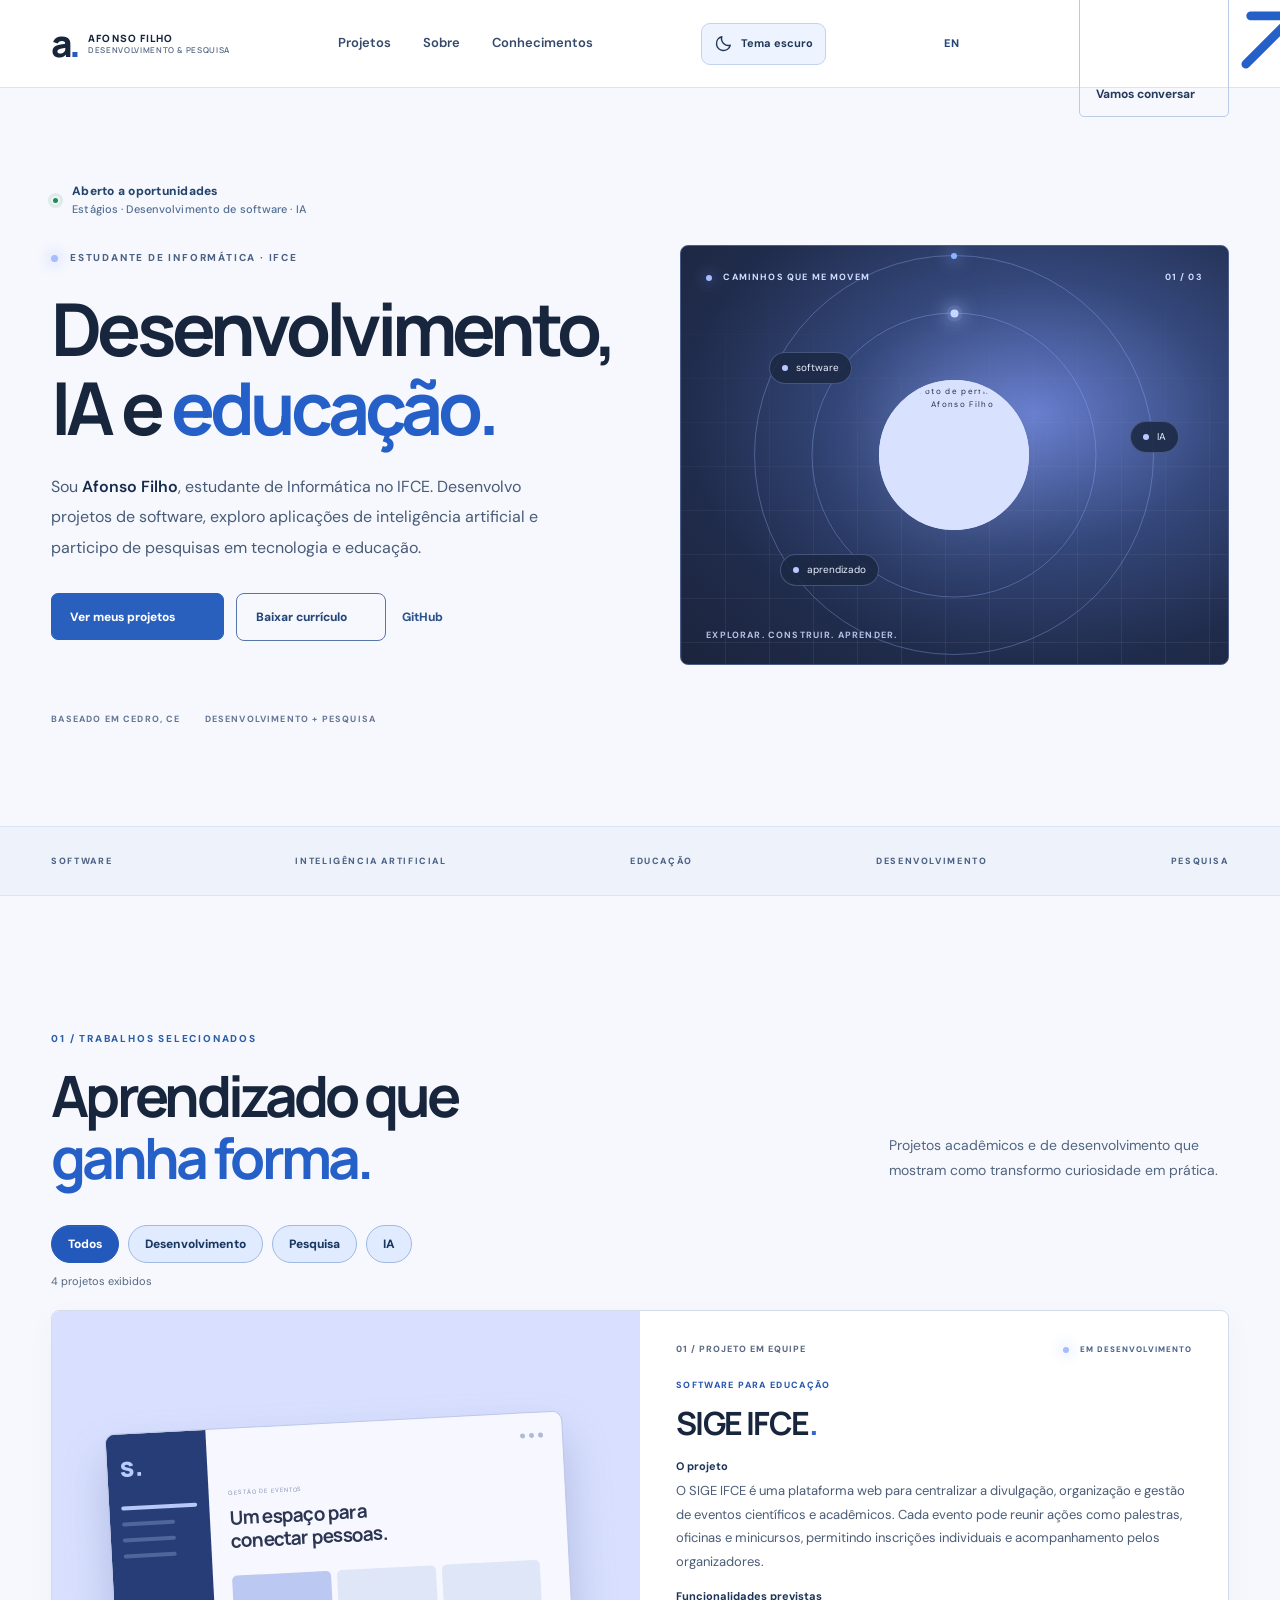
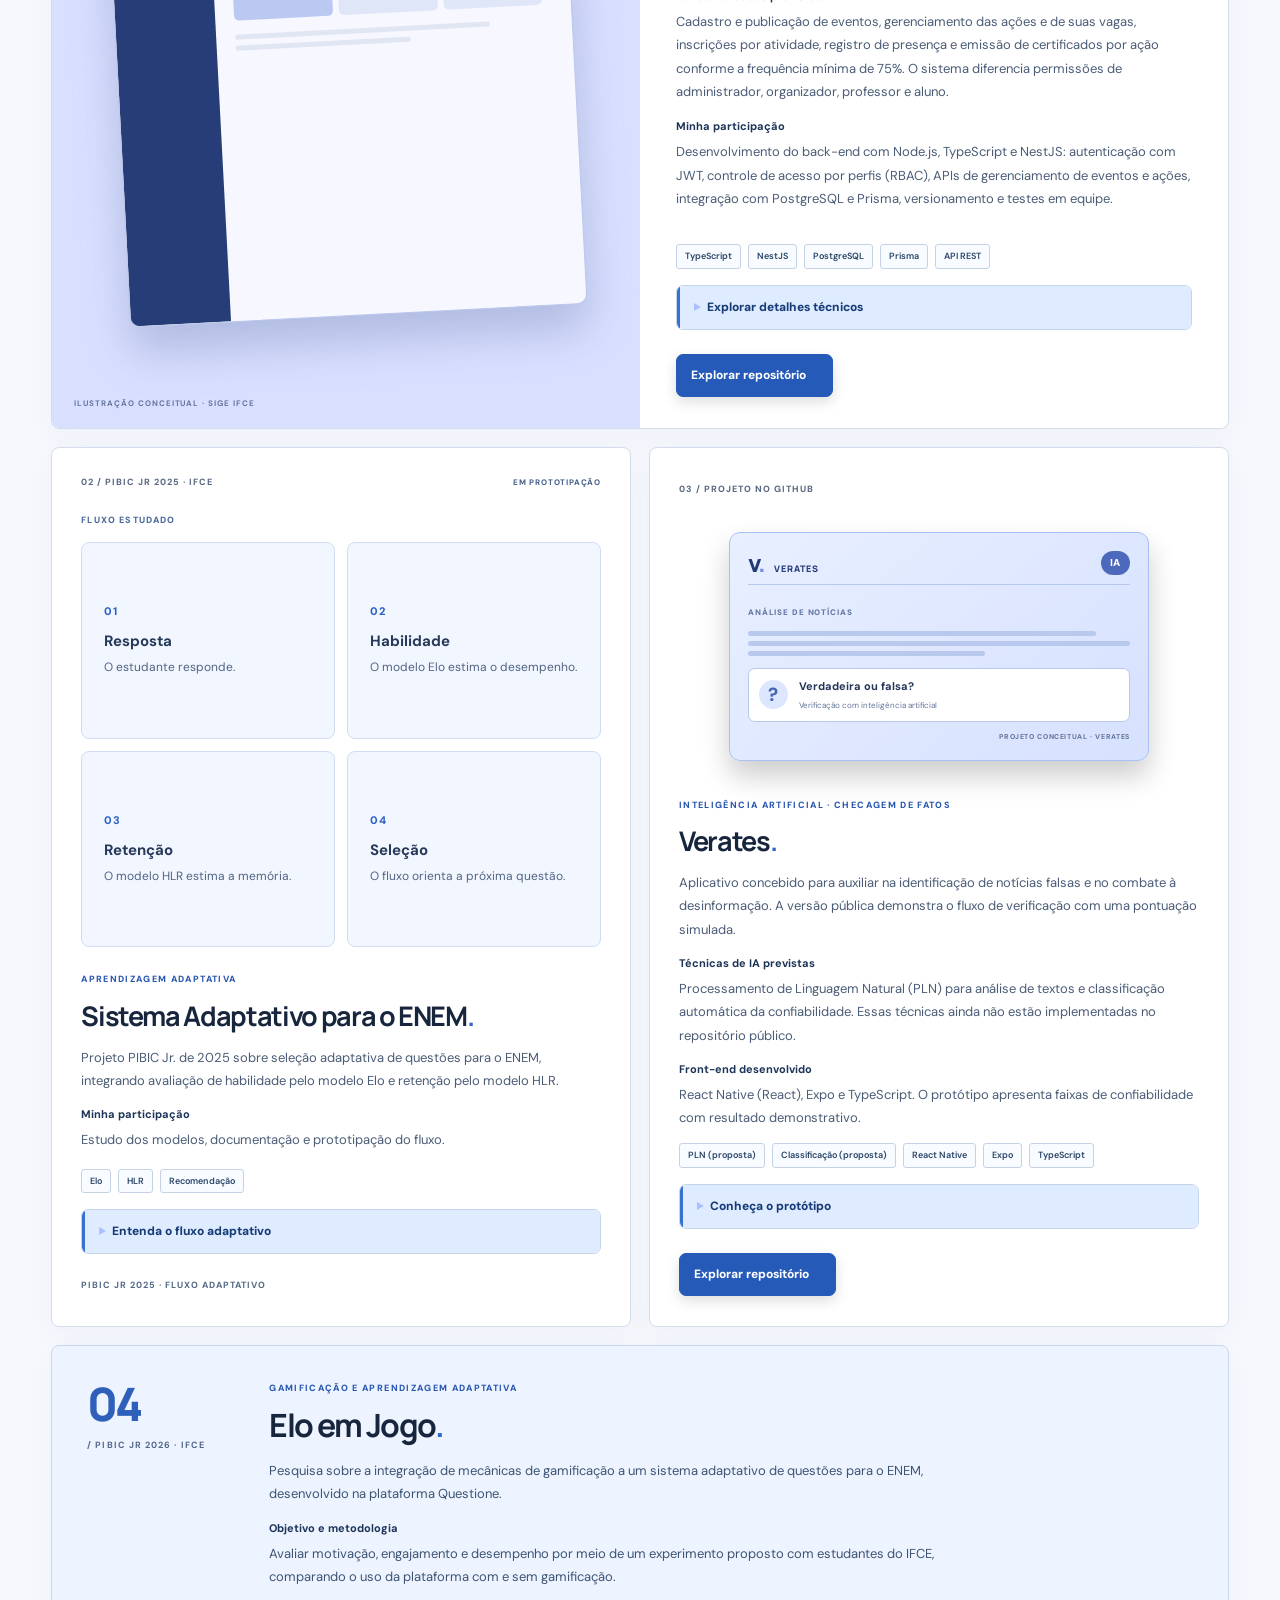
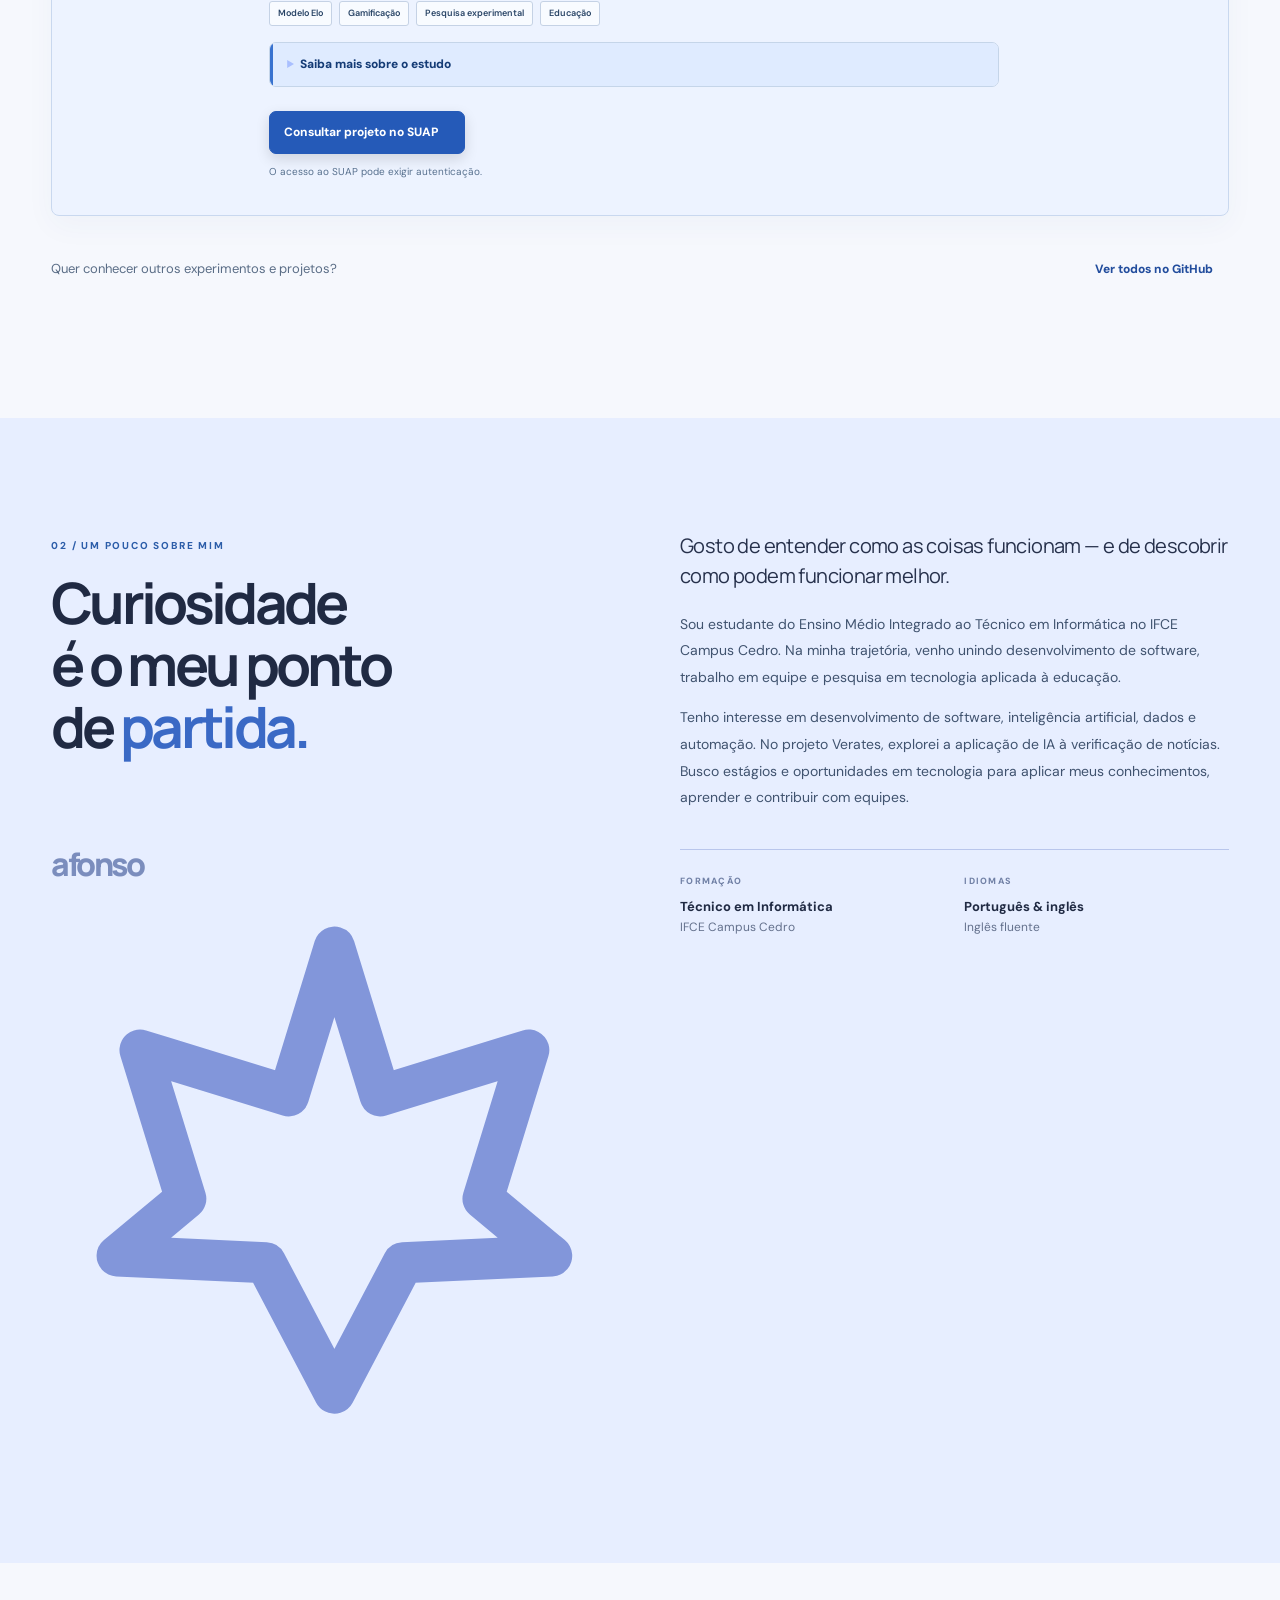
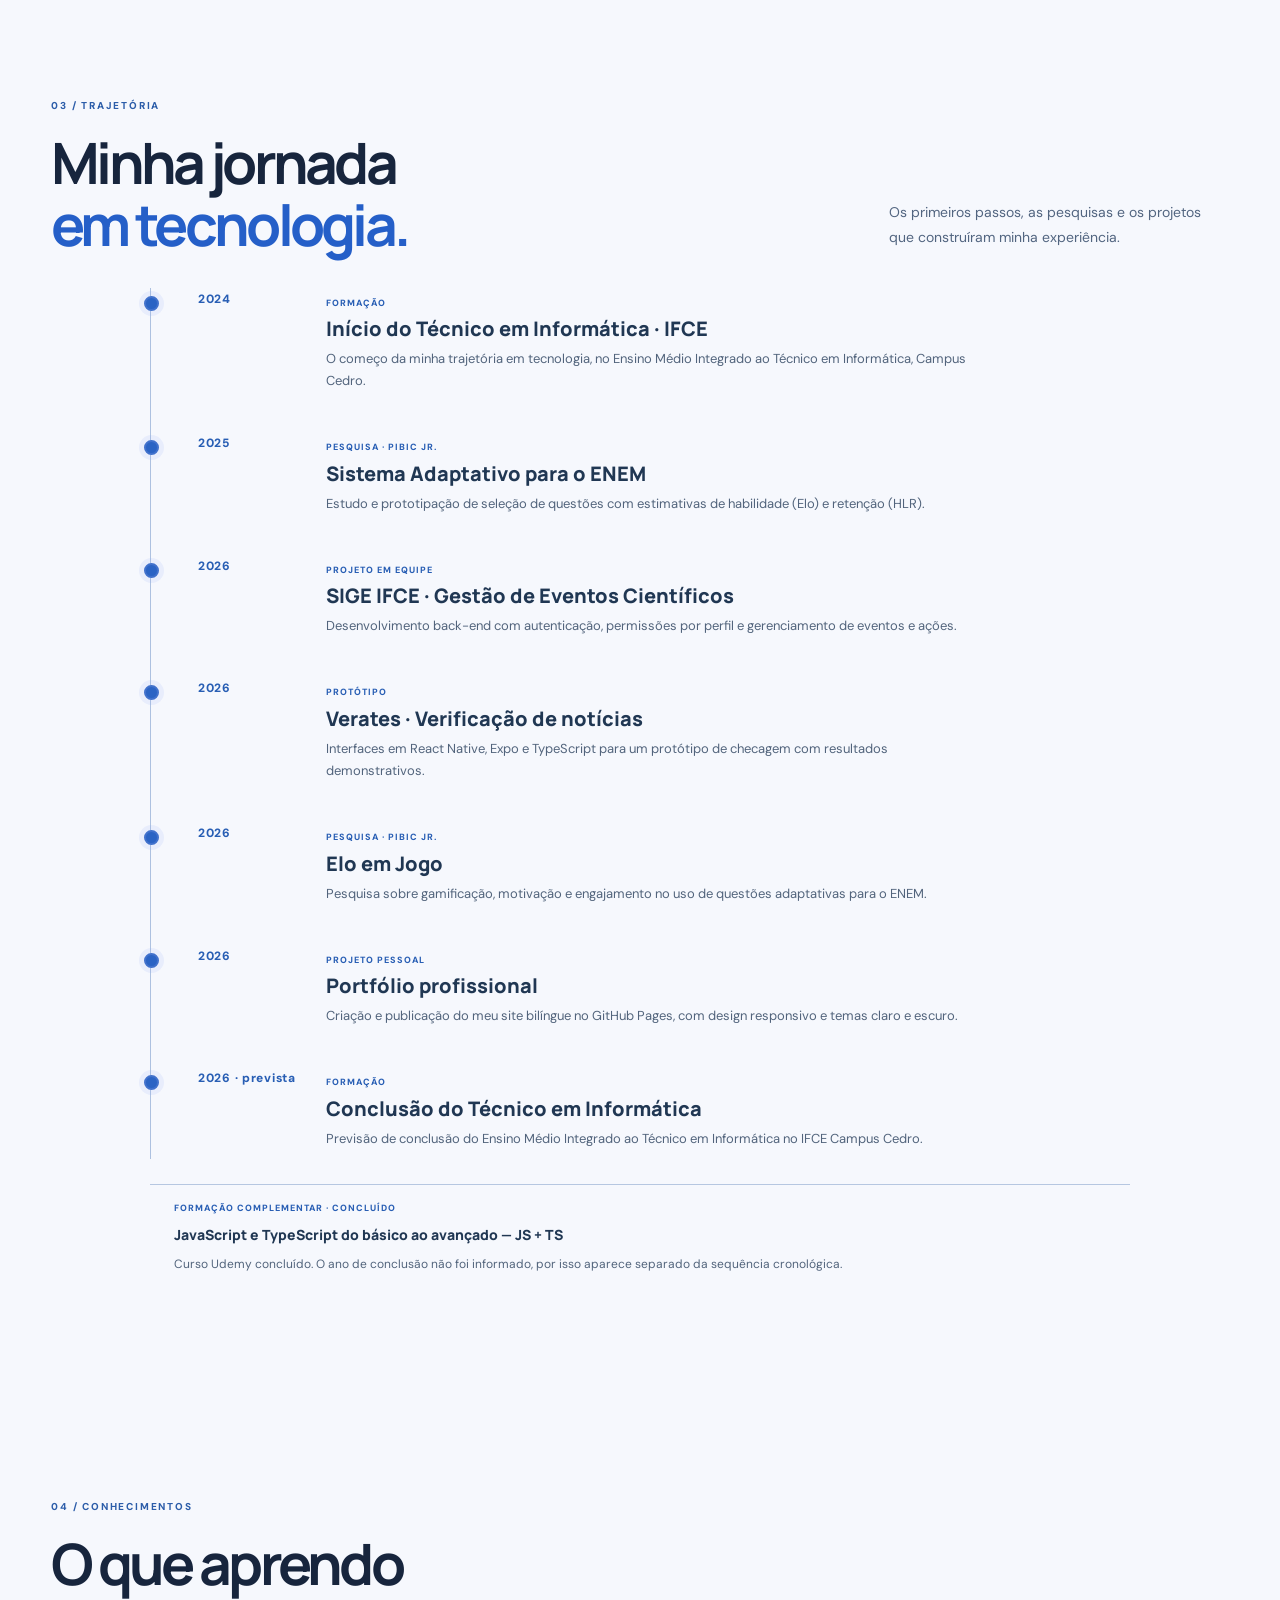
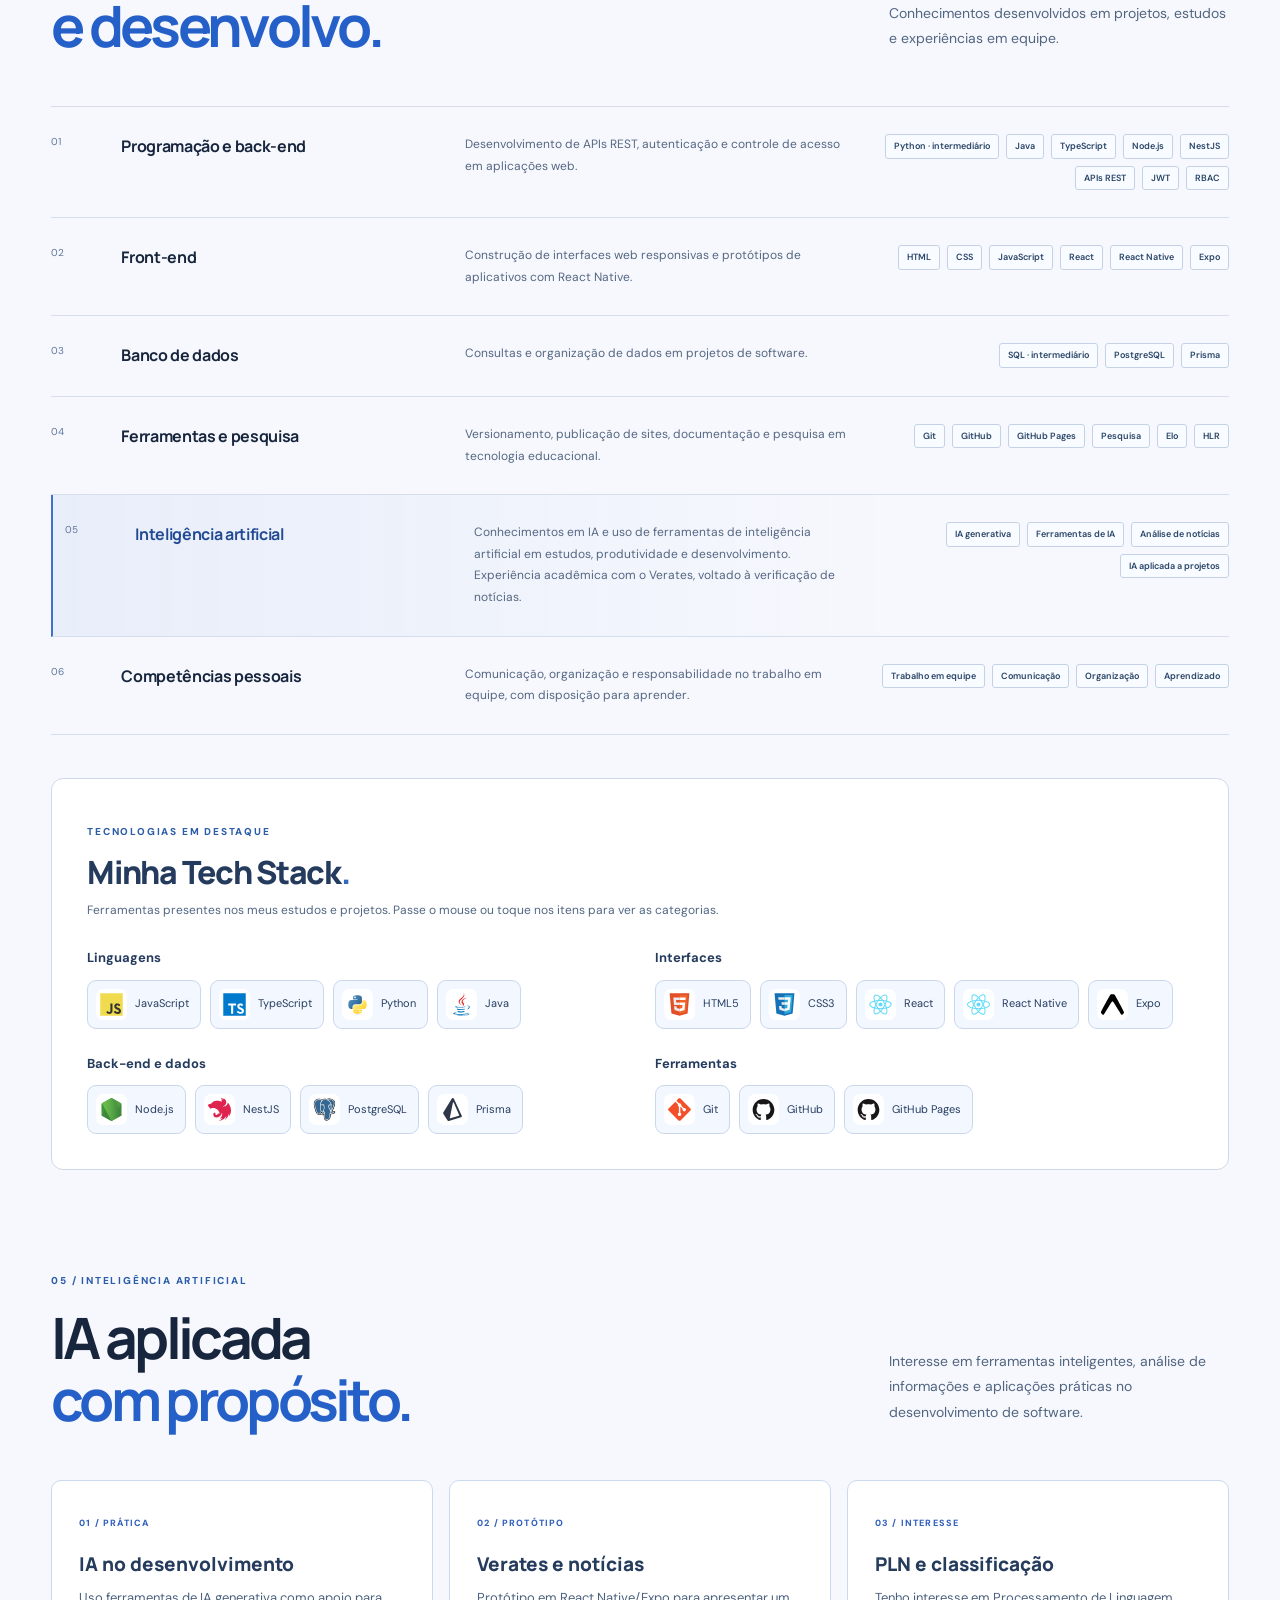
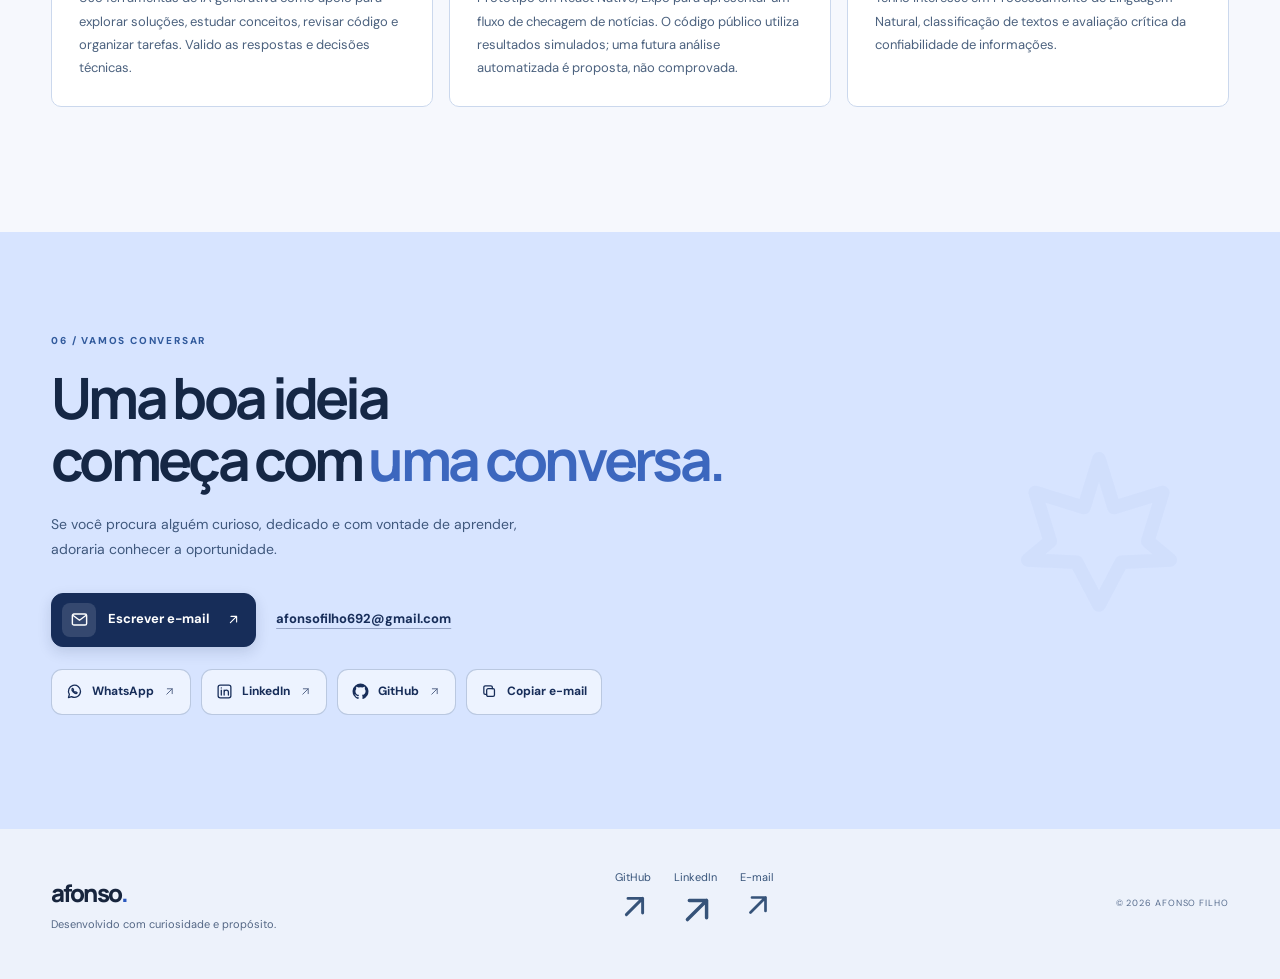
==== commit 592ec46f: "Padroniza todos os ícones do portfólio" ====
--- a/index.html
+++ b/index.html
@@ -41,9 +41,9 @@
     })();
   </script>
   <link rel="stylesheet" href="./style.css">
-  <link rel="stylesheet" href="./theme-responsive.css?v=20261120-icons">
-  <link rel="stylesheet" href="./contact-timeline.css?v=20261120-icons">
-  <script src="./script.js?v=20261120-icons" defer></script>
+  <link rel="stylesheet" href="./theme-responsive.css?v=20261120-icons2">
+  <link rel="stylesheet" href="./contact-timeline.css?v=20261120-icons2">
+  <script src="./script.js?v=20261120-icons2" defer></script>
 </head>
 <body>
   <div class="scroll-progress" data-scroll-progress aria-hidden="true"></div>
@@ -54,7 +54,7 @@
       <nav class="navigation" aria-label="Menu principal"><a href="#projetos">Projetos</a><a href="#sobre">Sobre</a><a href="#conhecimentos">Conhecimentos</a></nav>
       <details class="mobile-menu"><summary>Menu</summary><nav aria-label="Menu para celular"><a href="#projetos">Projetos</a><a href="#sobre">Sobre</a><a href="#conhecimentos">Conhecimentos</a><a href="#contato">Contato</a><a href="#trajetoria">Trajetória</a><a href="#inteligencia-artificial">IA</a></nav></details>
       <button class="theme-toggle" type="button" data-theme-toggle aria-label="Ativar tema claro" title="Ativar tema claro"><span class="theme-icon" aria-hidden="true"><svg class="theme-sun" viewBox="0 0 24 24" fill="none" stroke="currentColor" stroke-width="1.8" stroke-linecap="round" aria-hidden="true"><circle cx="12" cy="12" r="4"/><path d="M12 2v2m0 16v2M4.93 4.93l1.42 1.42m11.3 11.3 1.42 1.42M2 12h2m16 0h2M4.93 19.07l1.42-1.42m11.3-11.3 1.42-1.42"/></svg><svg class="theme-moon" viewBox="0 0 24 24" fill="none" stroke="currentColor" stroke-width="1.8" stroke-linejoin="round" aria-hidden="true"><path d="M20.5 14.2A8.8 8.8 0 0 1 9.8 3.5 8.8 8.8 0 1 0 20.5 14.2Z"/></svg></span><span class="theme-label">Tema claro</span></button>
-      <a class="language-link" href="./en.html" lang="en" hreflang="en">EN</a><a class="nav-contact" href="#contato">Vamos conversar <span aria-hidden="true">↗</span></a>
+      <a class="language-link" href="./en.html" lang="en" hreflang="en">EN</a><a class="nav-contact" href="#contato">Vamos conversar <span aria-hidden="true"><svg class="ui-icon ui-icon-external" viewBox="0 0 24 24" fill="none" stroke="currentColor" stroke-width="1.8" stroke-linecap="round" stroke-linejoin="round" aria-hidden="true" focusable="false"><path d="M7 17 17 7M8 7h9v9"/></svg></span></a>
     </div>
   </header>
   <main id="conteudo">
@@ -64,7 +64,7 @@
         <p class="eyebrow"><span class="status-dot"></span> ESTUDANTE DE INFORMÁTICA · IFCE</p>
         <h1>Desenvolvimento,<br>IA e <em>educação.</em></h1>
         <p class="hero-intro">Sou <strong>Afonso Filho</strong>, estudante de Informática no IFCE. Desenvolvo projetos de software, exploro aplicações de inteligência artificial e participo de pesquisas em tecnologia e educação.</p>
-        <div class="hero-actions"><a class="button primary hero-main-cta" href="#projetos">Ver meus projetos <span class="cta-symbol" aria-hidden="true">↗</span></a><a class="button hero-secondary-cta" href="./curriculo-afonso.pdf" download="Curriculo_Afonso.pdf">Baixar currículo <span class="cta-symbol" aria-hidden="true">↓</span></a><a class="text-link hero-tertiary-link" href="https://github.com/Dev-aafonso" target="_blank" rel="noopener noreferrer">GitHub <span aria-hidden="true">↗</span></a></div>
+        <div class="hero-actions"><a class="button primary hero-main-cta" href="#projetos">Ver meus projetos <span class="cta-symbol" aria-hidden="true"><svg class="ui-icon ui-icon-external" viewBox="0 0 24 24" fill="none" stroke="currentColor" stroke-width="1.8" stroke-linecap="round" stroke-linejoin="round" aria-hidden="true" focusable="false"><path d="M7 17 17 7M8 7h9v9"/></svg></span></a><a class="button hero-secondary-cta" href="./curriculo-afonso.pdf" download="Curriculo_Afonso.pdf">Baixar currículo <span class="cta-symbol" aria-hidden="true"><svg class="ui-icon ui-icon-download" viewBox="0 0 24 24" fill="none" stroke="currentColor" stroke-width="1.8" stroke-linecap="round" stroke-linejoin="round" aria-hidden="true" focusable="false"><path d="M12 3v12m-4-4 4 4 4-4M4 17v3h16v-3"/></svg></span></a><a class="text-link hero-tertiary-link" href="https://github.com/Dev-aafonso" target="_blank" rel="noopener noreferrer">GitHub <span aria-hidden="true"><svg class="ui-icon ui-icon-external" viewBox="0 0 24 24" fill="none" stroke="currentColor" stroke-width="1.8" stroke-linecap="round" stroke-linejoin="round" aria-hidden="true" focusable="false"><path d="M7 17 17 7M8 7h9v9"/></svg></span></a></div>
         <div class="hero-meta"><span>BASEADO EM CEDRO, CE</span><span>DESENVOLVIMENTO + PESQUISA</span></div>
       </div>
       <div class="hero-visual" aria-label="Foto de perfil de Afonso e ilustração sobre tecnologia, pesquisa e aprendizado">
@@ -72,10 +72,10 @@
         <div class="visual-orbit orbit-one"></div><div class="visual-orbit orbit-two"></div>
         <div class="visual-center"><img class="profile-photo" src="https://avatars.githubusercontent.com/u/185633036?v=4" alt="Foto de perfil de Afonso Filho" width="150" height="150"></div>
         <span class="orbit-label label-one"><i></i> software</span><span class="orbit-label label-two"><i></i> IA</span><span class="orbit-label label-three"><i></i> aprendizado</span>
-        <div class="visual-bottom"><span>EXPLORAR. CONSTRUIR. APRENDER.</span><span>↗</span></div>
+        <div class="visual-bottom"><span>EXPLORAR. CONSTRUIR. APRENDER.</span><span><svg class="ui-icon ui-icon-external" viewBox="0 0 24 24" fill="none" stroke="currentColor" stroke-width="1.8" stroke-linecap="round" stroke-linejoin="round" aria-hidden="true" focusable="false"><path d="M7 17 17 7M8 7h9v9"/></svg></span></div>
       </div>
     </section>
-    <div class="ticker" aria-label="Áreas de interesse"><div class="shell ticker-inner"><span>SOFTWARE</span><i>✳</i><span>INTELIGÊNCIA ARTIFICIAL</span><i>✳</i><span>EDUCAÇÃO</span><i>✳</i><span>DESENVOLVIMENTO</span><i>✳</i><span>PESQUISA</span></div></div>
+    <div class="ticker" aria-label="Áreas de interesse"><div class="shell ticker-inner"><span>SOFTWARE</span><i><svg class="ui-icon ui-icon-sparkle" viewBox="0 0 24 24" fill="none" stroke="currentColor" stroke-width="1.8" stroke-linecap="round" stroke-linejoin="round" aria-hidden="true" focusable="false"><path d="M12 2.5 14 9l6.5-2-2 6.5 3 2.5-6.5.3L12 22l-3-5.7-6.5-.3 3-2.5-2-6.5L10 9 12 2.5Z"/></svg></i><span>INTELIGÊNCIA ARTIFICIAL</span><i><svg class="ui-icon ui-icon-sparkle" viewBox="0 0 24 24" fill="none" stroke="currentColor" stroke-width="1.8" stroke-linecap="round" stroke-linejoin="round" aria-hidden="true" focusable="false"><path d="M12 2.5 14 9l6.5-2-2 6.5 3 2.5-6.5.3L12 22l-3-5.7-6.5-.3 3-2.5-2-6.5L10 9 12 2.5Z"/></svg></i><span>EDUCAÇÃO</span><i><svg class="ui-icon ui-icon-sparkle" viewBox="0 0 24 24" fill="none" stroke="currentColor" stroke-width="1.8" stroke-linecap="round" stroke-linejoin="round" aria-hidden="true" focusable="false"><path d="M12 2.5 14 9l6.5-2-2 6.5 3 2.5-6.5.3L12 22l-3-5.7-6.5-.3 3-2.5-2-6.5L10 9 12 2.5Z"/></svg></i><span>DESENVOLVIMENTO</span><i><svg class="ui-icon ui-icon-sparkle" viewBox="0 0 24 24" fill="none" stroke="currentColor" stroke-width="1.8" stroke-linecap="round" stroke-linejoin="round" aria-hidden="true" focusable="false"><path d="M12 2.5 14 9l6.5-2-2 6.5 3 2.5-6.5.3L12 22l-3-5.7-6.5-.3 3-2.5-2-6.5L10 9 12 2.5Z"/></svg></i><span>PESQUISA</span></div></div>
 
     <section class="section shell" id="projetos">
       <div class="section-head"><div><p class="eyebrow section-kicker">01 / TRABALHOS SELECIONADOS</p><h2>Aprendizado que<br><em>ganha forma.</em></h2></div><p>Projetos acadêmicos e de desenvolvimento que mostram como transformo curiosidade em prática.</p></div>
@@ -87,20 +87,20 @@
       </div><p class="filter-feedback" data-filter-feedback aria-live="polite">4 projetos exibidos</p>
       <article class="project feature-project" data-project-category="software">
         <div class="project-art art-sige" aria-hidden="true"><div class="mini-app"><div class="mini-sidebar"><span class="mini-logo">s.</span><span class="mini-line wide"></span><span class="mini-line"></span><span class="mini-line"></span><span class="mini-line"></span></div><div class="mini-content"><div class="mini-window"><i></i><i></i><i></i></div><span class="mini-label">GESTÃO DE EVENTOS</span><strong>Um espaço para<br>conectar pessoas.</strong><div class="mini-cards"><b></b><b></b><b></b></div><div class="mini-bars"><i></i><i></i></div></div></div><span class="art-caption">ILUSTRAÇÃO CONCEITUAL · SIGE IFCE</span></div>
-        <div class="project-info"><div class="project-top"><span>01 / PROJETO EM EQUIPE</span><span class="project-status"><i></i> EM DESENVOLVIMENTO</span></div><div><p class="project-overline">SOFTWARE PARA EDUCAÇÃO</p><h3>SIGE IFCE<span>.</span></h3><p class="contribution"><strong>O projeto</strong> O SIGE IFCE é uma plataforma web para centralizar a divulgação, organização e gestão de eventos científicos e acadêmicos. Cada evento pode reunir ações como palestras, oficinas e minicursos, permitindo inscrições individuais e acompanhamento pelos organizadores.</p><p class="contribution"><strong>Funcionalidades previstas</strong> Cadastro e publicação de eventos, gerenciamento das ações e de suas vagas, inscrições por atividade, registro de presença e emissão de certificados por ação conforme a frequência mínima de 75%. O sistema diferencia permissões de administrador, organizador, professor e aluno.</p><p class="contribution"><strong>Minha participação</strong> Desenvolvimento do back-end com Node.js, TypeScript e NestJS: autenticação com JWT, controle de acesso por perfis (RBAC), APIs de gerenciamento de eventos e ações, integração com PostgreSQL e Prisma, versionamento e testes em equipe.</p></div><div><div class="tags"><span>TypeScript</span><span>NestJS</span><span>PostgreSQL</span><span>Prisma</span><span>API REST</span></div><details class="project-extra"><summary>Explorar detalhes técnicos</summary><div class="project-extra-body"><p>Uma arquitetura de API organizada por módulos, com autenticação, regras de negócio e persistência de dados.</p><ul><li>Eventos com estados de rascunho, publicação, encerramento e cancelamento.</li><li>Ações vinculadas a eventos, com capacidade e períodos próprios.</li><li>Permissões por perfil e escopo do organizador, utilizando JWT e RBAC.</li><li>Inscrições, presença e certificados fazem parte do escopo planejado.</li></ul></div></details><a class="project-link" href="https://github.com/Dev-aafonso/SigeIFCE" target="_blank" rel="noopener noreferrer">Explorar repositório <span aria-hidden="true">↗</span></a></div></div>
+        <div class="project-info"><div class="project-top"><span>01 / PROJETO EM EQUIPE</span><span class="project-status"><i></i> EM DESENVOLVIMENTO</span></div><div><p class="project-overline">SOFTWARE PARA EDUCAÇÃO</p><h3>SIGE IFCE<span>.</span></h3><p class="contribution"><strong>O projeto</strong> O SIGE IFCE é uma plataforma web para centralizar a divulgação, organização e gestão de eventos científicos e acadêmicos. Cada evento pode reunir ações como palestras, oficinas e minicursos, permitindo inscrições individuais e acompanhamento pelos organizadores.</p><p class="contribution"><strong>Funcionalidades previstas</strong> Cadastro e publicação de eventos, gerenciamento das ações e de suas vagas, inscrições por atividade, registro de presença e emissão de certificados por ação conforme a frequência mínima de 75%. O sistema diferencia permissões de administrador, organizador, professor e aluno.</p><p class="contribution"><strong>Minha participação</strong> Desenvolvimento do back-end com Node.js, TypeScript e NestJS: autenticação com JWT, controle de acesso por perfis (RBAC), APIs de gerenciamento de eventos e ações, integração com PostgreSQL e Prisma, versionamento e testes em equipe.</p></div><div><div class="tags"><span>TypeScript</span><span>NestJS</span><span>PostgreSQL</span><span>Prisma</span><span>API REST</span></div><details class="project-extra"><summary>Explorar detalhes técnicos</summary><div class="project-extra-body"><p>Uma arquitetura de API organizada por módulos, com autenticação, regras de negócio e persistência de dados.</p><ul><li>Eventos com estados de rascunho, publicação, encerramento e cancelamento.</li><li>Ações vinculadas a eventos, com capacidade e períodos próprios.</li><li>Permissões por perfil e escopo do organizador, utilizando JWT e RBAC.</li><li>Inscrições, presença e certificados fazem parte do escopo planejado.</li></ul></div></details><a class="project-link" href="https://github.com/Dev-aafonso/SigeIFCE" target="_blank" rel="noopener noreferrer">Explorar repositório <span aria-hidden="true"><svg class="ui-icon ui-icon-external" viewBox="0 0 24 24" fill="none" stroke="currentColor" stroke-width="1.8" stroke-linecap="round" stroke-linejoin="round" aria-hidden="true" focusable="false"><path d="M7 17 17 7M8 7h9v9"/></svg></span></a></div></div>
       </article>
       <div class="project-grid">
         <article class="project small-project research-project" data-project-category="research"><div class="card-header"><span>02 / PIBIC JR 2025 · IFCE</span><span class="research-status">EM PROTOTIPAÇÃO</span></div><div class="research-flow"><p>FLUXO ESTUDADO</p><ol aria-label="Etapas simplificadas da pesquisa"><li><span>01</span><strong>Resposta</strong><small>O estudante responde.</small></li><li><span>02</span><strong>Habilidade</strong><small>O modelo Elo estima o desempenho.</small></li><li><span>03</span><strong>Retenção</strong><small>O modelo HLR estima a memória.</small></li><li><span>04</span><strong>Seleção</strong><small>O fluxo orienta a próxima questão.</small></li></ol></div><div class="small-content"><p class="project-overline">APRENDIZAGEM ADAPTATIVA</p><h3>Sistema Adaptativo para o ENEM<span>.</span></h3><p>Projeto PIBIC Jr. de 2025 sobre seleção adaptativa de questões para o ENEM, integrando avaliação de habilidade pelo modelo Elo e retenção pelo modelo HLR.</p><p class="contribution"><strong>Minha participação</strong> Estudo dos modelos, documentação e prototipação do fluxo.</p><div class="tags"><span>Elo</span><span>HLR</span><span>Recomendação</span></div><details class="project-extra"><summary>Entenda o fluxo adaptativo</summary><div class="project-extra-body"><p>A proposta combina a estimativa de habilidade pelo modelo Elo com a previsão de retenção por Half-life Regression (HLR).</p><ul><li>Uma resposta atualiza estimativas de desempenho.</li><li>O histórico alimenta a estimativa de retenção.</li><li>O sistema seleciona tópicos e questões para a próxima revisão.</li></ul></div></details><span class="quiet-label">PIBIC JR 2025 · FLUXO ADAPTATIVO</span></div></article>
-        <article class="project small-project verates-project" data-project-category="ai"><div class="card-header"><span>03 / PROJETO NO GITHUB</span><span class="arrow-icon">↗</span></div><div class="verates-art" aria-hidden="true"><div class="fact-check-ui"><div class="fact-check-head"><span class="fact-check-logo">v<span>.</span> <small>VERATES</small></span><span class="fact-check-chip">IA</span></div><div class="fact-check-question"><span class="fact-check-label">ANÁLISE DE NOTÍCIAS</span><div class="fact-check-lines"><i></i><i></i><i></i></div></div><div class="fact-check-result"><span class="fact-check-symbol">?</span><span class="fact-check-copy"><strong>Verdadeira ou falsa?</strong><small>Verificação com inteligência artificial</small></span></div><span class="fact-check-decor">PROJETO CONCEITUAL · VERATES</span></div></div><div class="small-content"><p class="project-overline">INTELIGÊNCIA ARTIFICIAL · CHECAGEM DE FATOS</p><h3>Verates<span>.</span></h3><p>Aplicativo concebido para auxiliar na identificação de notícias falsas e no combate à desinformação. A versão pública demonstra o fluxo de verificação com uma pontuação simulada.</p><p class="contribution"><strong>Técnicas de IA previstas</strong> Processamento de Linguagem Natural (PLN) para análise de textos e classificação automática da confiabilidade. Essas técnicas ainda não estão implementadas no repositório público.</p><p class="contribution"><strong>Front-end desenvolvido</strong> React Native (React), Expo e TypeScript. O protótipo apresenta faixas de confiabilidade com resultado demonstrativo.</p><div class="tags"><span>PLN (proposta)</span><span>Classificação (proposta)</span><span>React Native</span><span>Expo</span><span>TypeScript</span></div><details class="project-extra"><summary>Conheça o protótipo</summary><div class="project-extra-body"><p>Construído com React Native, Expo e TypeScript, o aplicativo apresenta telas de envio de links e retorno da análise.</p><p><strong>Estado demonstrado:</strong> a pontuação atual é simulada. PLN e classificação de confiabilidade são técnicas propostas para uma futura integração, não funcionalidades já verificadas no código público.</p></div></details><a class="project-link" href="https://github.com/Dev-aafonso/ProjetoVerates" target="_blank" rel="noopener noreferrer">Explorar repositório <span aria-hidden="true">↗</span></a></div></article>
+        <article class="project small-project verates-project" data-project-category="ai"><div class="card-header"><span>03 / PROJETO NO GITHUB</span><span class="arrow-icon"><svg class="ui-icon ui-icon-external" viewBox="0 0 24 24" fill="none" stroke="currentColor" stroke-width="1.8" stroke-linecap="round" stroke-linejoin="round" aria-hidden="true" focusable="false"><path d="M7 17 17 7M8 7h9v9"/></svg></span></div><div class="verates-art" aria-hidden="true"><div class="fact-check-ui"><div class="fact-check-head"><span class="fact-check-logo">v<span>.</span> <small>VERATES</small></span><span class="fact-check-chip">IA</span></div><div class="fact-check-question"><span class="fact-check-label">ANÁLISE DE NOTÍCIAS</span><div class="fact-check-lines"><i></i><i></i><i></i></div></div><div class="fact-check-result"><span class="fact-check-symbol">?</span><span class="fact-check-copy"><strong>Verdadeira ou falsa?</strong><small>Verificação com inteligência artificial</small></span></div><span class="fact-check-decor">PROJETO CONCEITUAL · VERATES</span></div></div><div class="small-content"><p class="project-overline">INTELIGÊNCIA ARTIFICIAL · CHECAGEM DE FATOS</p><h3>Verates<span>.</span></h3><p>Aplicativo concebido para auxiliar na identificação de notícias falsas e no combate à desinformação. A versão pública demonstra o fluxo de verificação com uma pontuação simulada.</p><p class="contribution"><strong>Técnicas de IA previstas</strong> Processamento de Linguagem Natural (PLN) para análise de textos e classificação automática da confiabilidade. Essas técnicas ainda não estão implementadas no repositório público.</p><p class="contribution"><strong>Front-end desenvolvido</strong> React Native (React), Expo e TypeScript. O protótipo apresenta faixas de confiabilidade com resultado demonstrativo.</p><div class="tags"><span>PLN (proposta)</span><span>Classificação (proposta)</span><span>React Native</span><span>Expo</span><span>TypeScript</span></div><details class="project-extra"><summary>Conheça o protótipo</summary><div class="project-extra-body"><p>Construído com React Native, Expo e TypeScript, o aplicativo apresenta telas de envio de links e retorno da análise.</p><p><strong>Estado demonstrado:</strong> a pontuação atual é simulada. PLN e classificação de confiabilidade são técnicas propostas para uma futura integração, não funcionalidades já verificadas no código público.</p></div></details><a class="project-link" href="https://github.com/Dev-aafonso/ProjetoVerates" target="_blank" rel="noopener noreferrer">Explorar repositório <span aria-hidden="true"><svg class="ui-icon ui-icon-external" viewBox="0 0 24 24" fill="none" stroke="currentColor" stroke-width="1.8" stroke-linecap="round" stroke-linejoin="round" aria-hidden="true" focusable="false"><path d="M7 17 17 7M8 7h9v9"/></svg></span></a></div></article>
       </div>
       <article class="project pibic-project" data-project-category="research" aria-labelledby="pibic-title">
         <div class="pibic-number">04 <span>/ PIBIC JR 2026 · IFCE</span></div>
-        <div class="pibic-copy"><p class="project-overline">GAMIFICAÇÃO E APRENDIZAGEM ADAPTATIVA</p><h3 id="pibic-title">Elo em Jogo<span>.</span></h3><p>Pesquisa sobre a integração de mecânicas de gamificação a um sistema adaptativo de questões para o ENEM, desenvolvido na plataforma Questione.</p><p class="contribution"><strong>Objetivo e metodologia</strong> Avaliar motivação, engajamento e desempenho por meio de um experimento proposto com estudantes do IFCE, comparando o uso da plataforma com e sem gamificação.</p><div class="tags"><span>Modelo Elo</span><span>Gamificação</span><span>Pesquisa experimental</span><span>Educação</span></div><details class="project-extra"><summary>Saiba mais sobre o estudo</summary><div class="project-extra-body"><p>O objetivo é investigar se mecânicas de gamificação favorecem a motivação, o engajamento e o desempenho no uso de questões adaptativas para o ENEM.</p><p><strong>Etapa:</strong> pesquisa e planejamento de comparação entre experiências com e sem gamificação.</p></div></details><a class="project-link" href="https://suap.ifce.edu.br/pesquisa/projeto/3895/" target="_blank" rel="noopener noreferrer">Consultar projeto no SUAP <span aria-hidden="true">↗</span></a><small class="pibic-note">O acesso ao SUAP pode exigir autenticação.</small></div>
+        <div class="pibic-copy"><p class="project-overline">GAMIFICAÇÃO E APRENDIZAGEM ADAPTATIVA</p><h3 id="pibic-title">Elo em Jogo<span>.</span></h3><p>Pesquisa sobre a integração de mecânicas de gamificação a um sistema adaptativo de questões para o ENEM, desenvolvido na plataforma Questione.</p><p class="contribution"><strong>Objetivo e metodologia</strong> Avaliar motivação, engajamento e desempenho por meio de um experimento proposto com estudantes do IFCE, comparando o uso da plataforma com e sem gamificação.</p><div class="tags"><span>Modelo Elo</span><span>Gamificação</span><span>Pesquisa experimental</span><span>Educação</span></div><details class="project-extra"><summary>Saiba mais sobre o estudo</summary><div class="project-extra-body"><p>O objetivo é investigar se mecânicas de gamificação favorecem a motivação, o engajamento e o desempenho no uso de questões adaptativas para o ENEM.</p><p><strong>Etapa:</strong> pesquisa e planejamento de comparação entre experiências com e sem gamificação.</p></div></details><a class="project-link" href="https://suap.ifce.edu.br/pesquisa/projeto/3895/" target="_blank" rel="noopener noreferrer">Consultar projeto no SUAP <span aria-hidden="true"><svg class="ui-icon ui-icon-external" viewBox="0 0 24 24" fill="none" stroke="currentColor" stroke-width="1.8" stroke-linecap="round" stroke-linejoin="round" aria-hidden="true" focusable="false"><path d="M7 17 17 7M8 7h9v9"/></svg></span></a><small class="pibic-note">O acesso ao SUAP pode exigir autenticação.</small></div>
       </article>
-      <div class="more-work"><p>Quer conhecer outros experimentos e projetos?</p><a class="text-link" href="https://github.com/Dev-aafonso?tab=repositories" target="_blank" rel="noopener noreferrer">Ver todos no GitHub <span aria-hidden="true">↗</span></a></div>
+      <div class="more-work"><p>Quer conhecer outros experimentos e projetos?</p><a class="text-link" href="https://github.com/Dev-aafonso?tab=repositories" target="_blank" rel="noopener noreferrer">Ver todos no GitHub <span aria-hidden="true"><svg class="ui-icon ui-icon-external" viewBox="0 0 24 24" fill="none" stroke="currentColor" stroke-width="1.8" stroke-linecap="round" stroke-linejoin="round" aria-hidden="true" focusable="false"><path d="M7 17 17 7M8 7h9v9"/></svg></span></a></div>
     </section>
 
-    <section class="about-band" id="sobre"><div class="shell about-layout"><div class="about-heading"><p class="eyebrow section-kicker">02 / UM POUCO SOBRE MIM</p><h2>Curiosidade<br>é o meu ponto<br>de <em>partida.</em></h2><div class="about-signature">afonso<span>✳</span></div></div><div class="about-copy"><p class="lead">Gosto de entender como as coisas funcionam — e de descobrir como podem funcionar melhor.</p><p>Sou estudante do Ensino Médio Integrado ao Técnico em Informática no IFCE Campus Cedro. Na minha trajetória, venho unindo desenvolvimento de software, trabalho em equipe e pesquisa em tecnologia aplicada à educação.</p><p>Tenho interesse em desenvolvimento de software, inteligência artificial, dados e automação. No projeto Verates, explorei a aplicação de IA à verificação de notícias. Busco estágios e oportunidades em tecnologia para aplicar meus conhecimentos, aprender e contribuir com equipes.</p><div class="about-facts"><div><span>FORMAÇÃO</span><strong>Técnico em Informática</strong><small>IFCE Campus Cedro</small></div><div><span>IDIOMAS</span><strong>Português & inglês</strong><small>Inglês fluente</small></div></div></div></div></section>
+    <section class="about-band" id="sobre"><div class="shell about-layout"><div class="about-heading"><p class="eyebrow section-kicker">02 / UM POUCO SOBRE MIM</p><h2>Curiosidade<br>é o meu ponto<br>de <em>partida.</em></h2><div class="about-signature">afonso<span><svg class="ui-icon ui-icon-sparkle" viewBox="0 0 24 24" fill="none" stroke="currentColor" stroke-width="1.8" stroke-linecap="round" stroke-linejoin="round" aria-hidden="true" focusable="false"><path d="M12 2.5 14 9l6.5-2-2 6.5 3 2.5-6.5.3L12 22l-3-5.7-6.5-.3 3-2.5-2-6.5L10 9 12 2.5Z"/></svg></span></div></div><div class="about-copy"><p class="lead">Gosto de entender como as coisas funcionam — e de descobrir como podem funcionar melhor.</p><p>Sou estudante do Ensino Médio Integrado ao Técnico em Informática no IFCE Campus Cedro. Na minha trajetória, venho unindo desenvolvimento de software, trabalho em equipe e pesquisa em tecnologia aplicada à educação.</p><p>Tenho interesse em desenvolvimento de software, inteligência artificial, dados e automação. No projeto Verates, explorei a aplicação de IA à verificação de notícias. Busco estágios e oportunidades em tecnologia para aplicar meus conhecimentos, aprender e contribuir com equipes.</p><div class="about-facts"><div><span>FORMAÇÃO</span><strong>Técnico em Informática</strong><small>IFCE Campus Cedro</small></div><div><span>IDIOMAS</span><strong>Português & inglês</strong><small>Inglês fluente</small></div></div></div></div></section>
 
     <section class="section shell timeline-section" id="trajetoria" aria-labelledby="timeline-title">
       <div class="section-head timeline-heading">
@@ -171,11 +171,11 @@
           </div>
           <p class="copy-feedback" data-copy-feedback aria-live="polite"></p>
         </div>
-        <div class="contact-symbol" aria-hidden="true">✳</div>
+        <div class="contact-symbol" aria-hidden="true"><svg class="ui-icon ui-icon-sparkle" viewBox="0 0 24 24" fill="none" stroke="currentColor" stroke-width="1.8" stroke-linecap="round" stroke-linejoin="round" aria-hidden="true" focusable="false"><path d="M12 2.5 14 9l6.5-2-2 6.5 3 2.5-6.5.3L12 22l-3-5.7-6.5-.3 3-2.5-2-6.5L10 9 12 2.5Z"/></svg></div>
       </div>
     </section>
   </main>
-  <button type="button" class="back-to-top" data-back-to-top aria-label="Voltar ao topo" title="Voltar ao topo">↑</button>
-  <footer class="footer"><div class="shell footer-inner"><div><a class="footer-brand" href="#inicio">afonso<span>.</span></a><p>Desenvolvido com curiosidade e propósito.</p></div><div class="footer-links"><a href="https://github.com/Dev-aafonso" target="_blank" rel="noopener noreferrer">GitHub ↗</a><a href="https://www.linkedin.com/in/afonso-filho-ab43811a6/" target="_blank" rel="noopener noreferrer">LinkedIn ↗</a><a href="mailto:afonsofilho692@gmail.com">E-mail ↗</a></div><span>© 2026 AFONSO FILHO</span></div></footer>
+  <button type="button" class="back-to-top" data-back-to-top aria-label="Voltar ao topo" title="Voltar ao topo"><svg class="ui-icon ui-icon-up" viewBox="0 0 24 24" fill="none" stroke="currentColor" stroke-width="1.8" stroke-linecap="round" stroke-linejoin="round" aria-hidden="true" focusable="false"><path d="M12 19V5m-6 6 6-6 6 6"/></svg></button>
+  <footer class="footer"><div class="shell footer-inner"><div><a class="footer-brand" href="#inicio">afonso<span>.</span></a><p>Desenvolvido com curiosidade e propósito.</p></div><div class="footer-links"><a href="https://github.com/Dev-aafonso" target="_blank" rel="noopener noreferrer">GitHub <svg class="ui-icon ui-icon-external" viewBox="0 0 24 24" fill="none" stroke="currentColor" stroke-width="1.8" stroke-linecap="round" stroke-linejoin="round" aria-hidden="true" focusable="false"><path d="M7 17 17 7M8 7h9v9"/></svg></a><a href="https://www.linkedin.com/in/afonso-filho-ab43811a6/" target="_blank" rel="noopener noreferrer">LinkedIn <svg class="ui-icon ui-icon-external" viewBox="0 0 24 24" fill="none" stroke="currentColor" stroke-width="1.8" stroke-linecap="round" stroke-linejoin="round" aria-hidden="true" focusable="false"><path d="M7 17 17 7M8 7h9v9"/></svg></a><a href="mailto:afonsofilho692@gmail.com">E-mail <svg class="ui-icon ui-icon-external" viewBox="0 0 24 24" fill="none" stroke="currentColor" stroke-width="1.8" stroke-linecap="round" stroke-linejoin="round" aria-hidden="true" focusable="false"><path d="M7 17 17 7M8 7h9v9"/></svg></a></div><span>© 2026 AFONSO FILHO</span></div></footer>
 </body>
 </html>
--- a/theme-responsive.css
+++ b/theme-responsive.css
@@ -1547,3 +1547,10 @@
   .timeline-section .journey-item, .timeline-section .journey-content,
   .timeline-section .journey-date,.ai-topic { animation: none !important; translate: none !important; }
 }
+
+/* Technology logos: Devicon (MIT). */
+.tech-mark { background: #fff; padding: 4px; box-sizing: border-box; }
+.tech-mark svg { display: block; width: 100%; height: 100%; }
+.theme-icon svg { display: block; width: 19px; height: 19px; }
+.theme-moon, [data-theme="light"] .theme-sun { display: none !important; }
+[data-theme="light"] .theme-moon { display: block !important; }
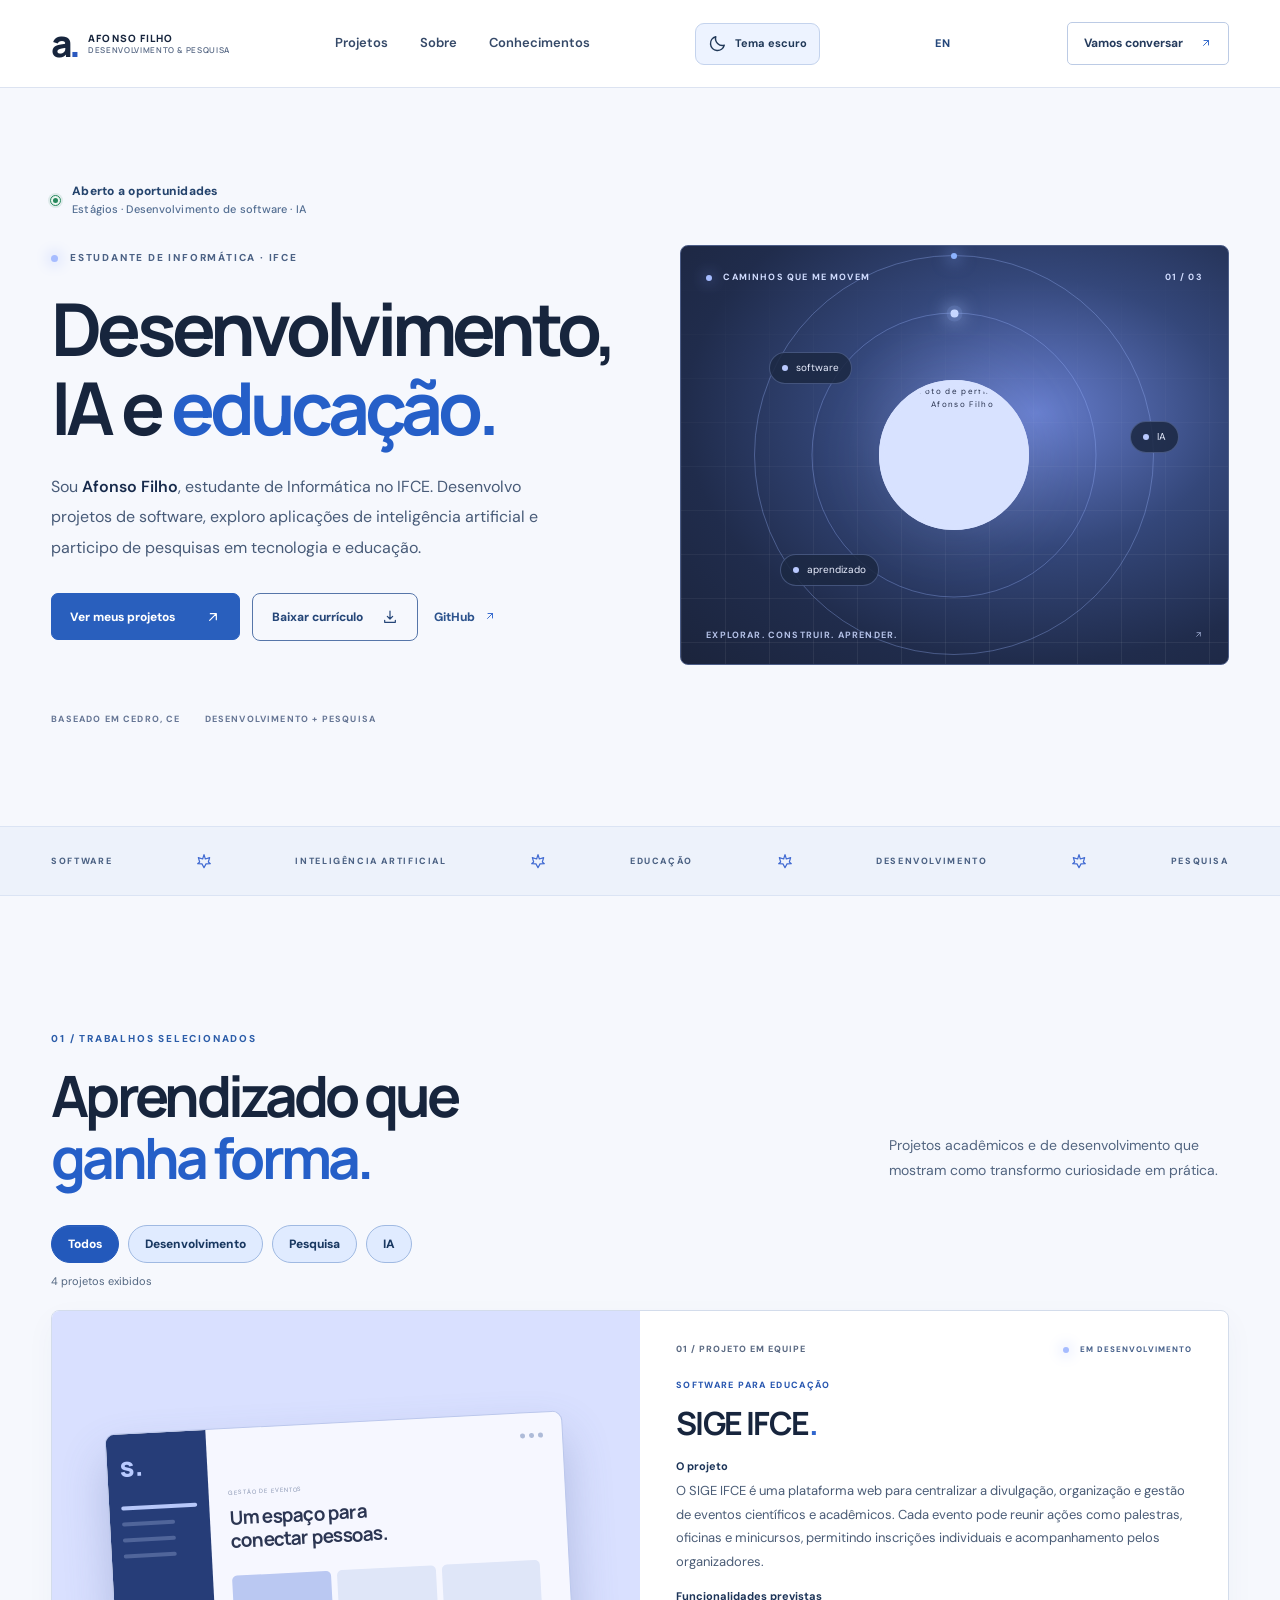
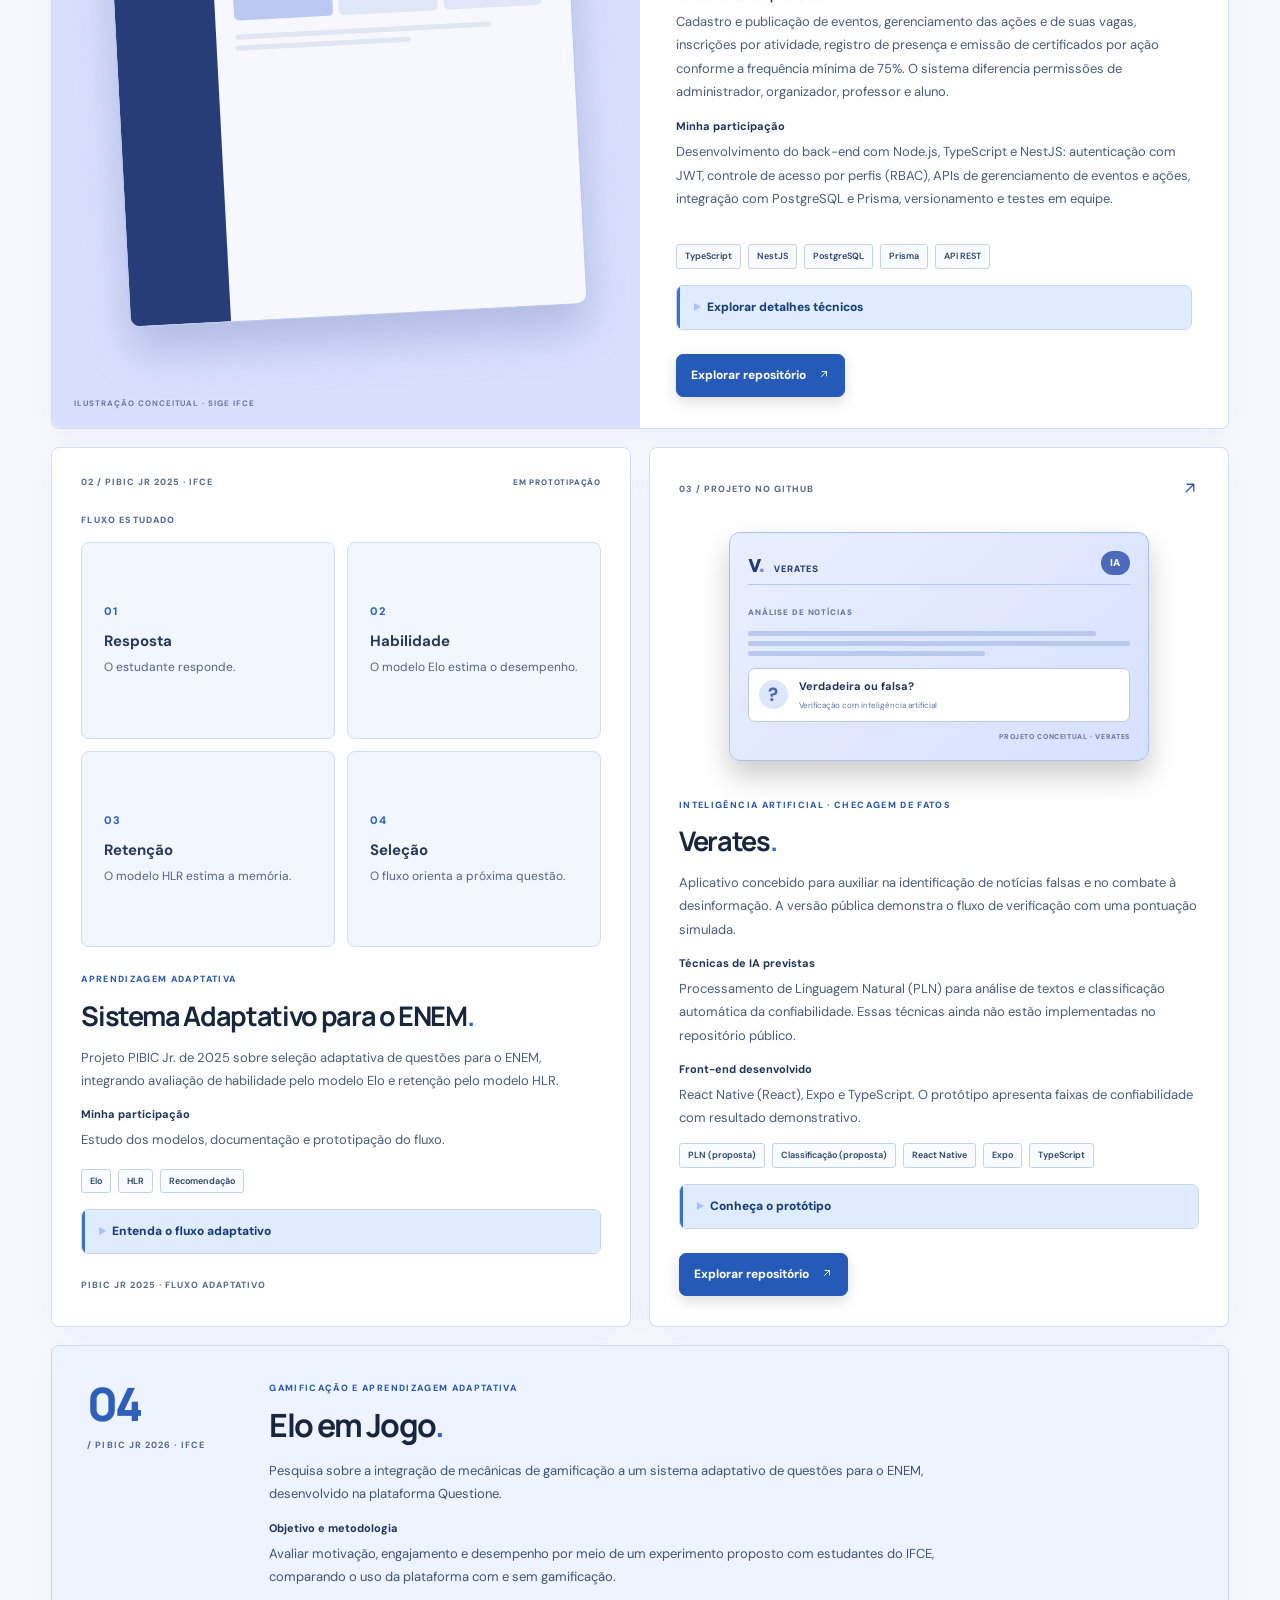
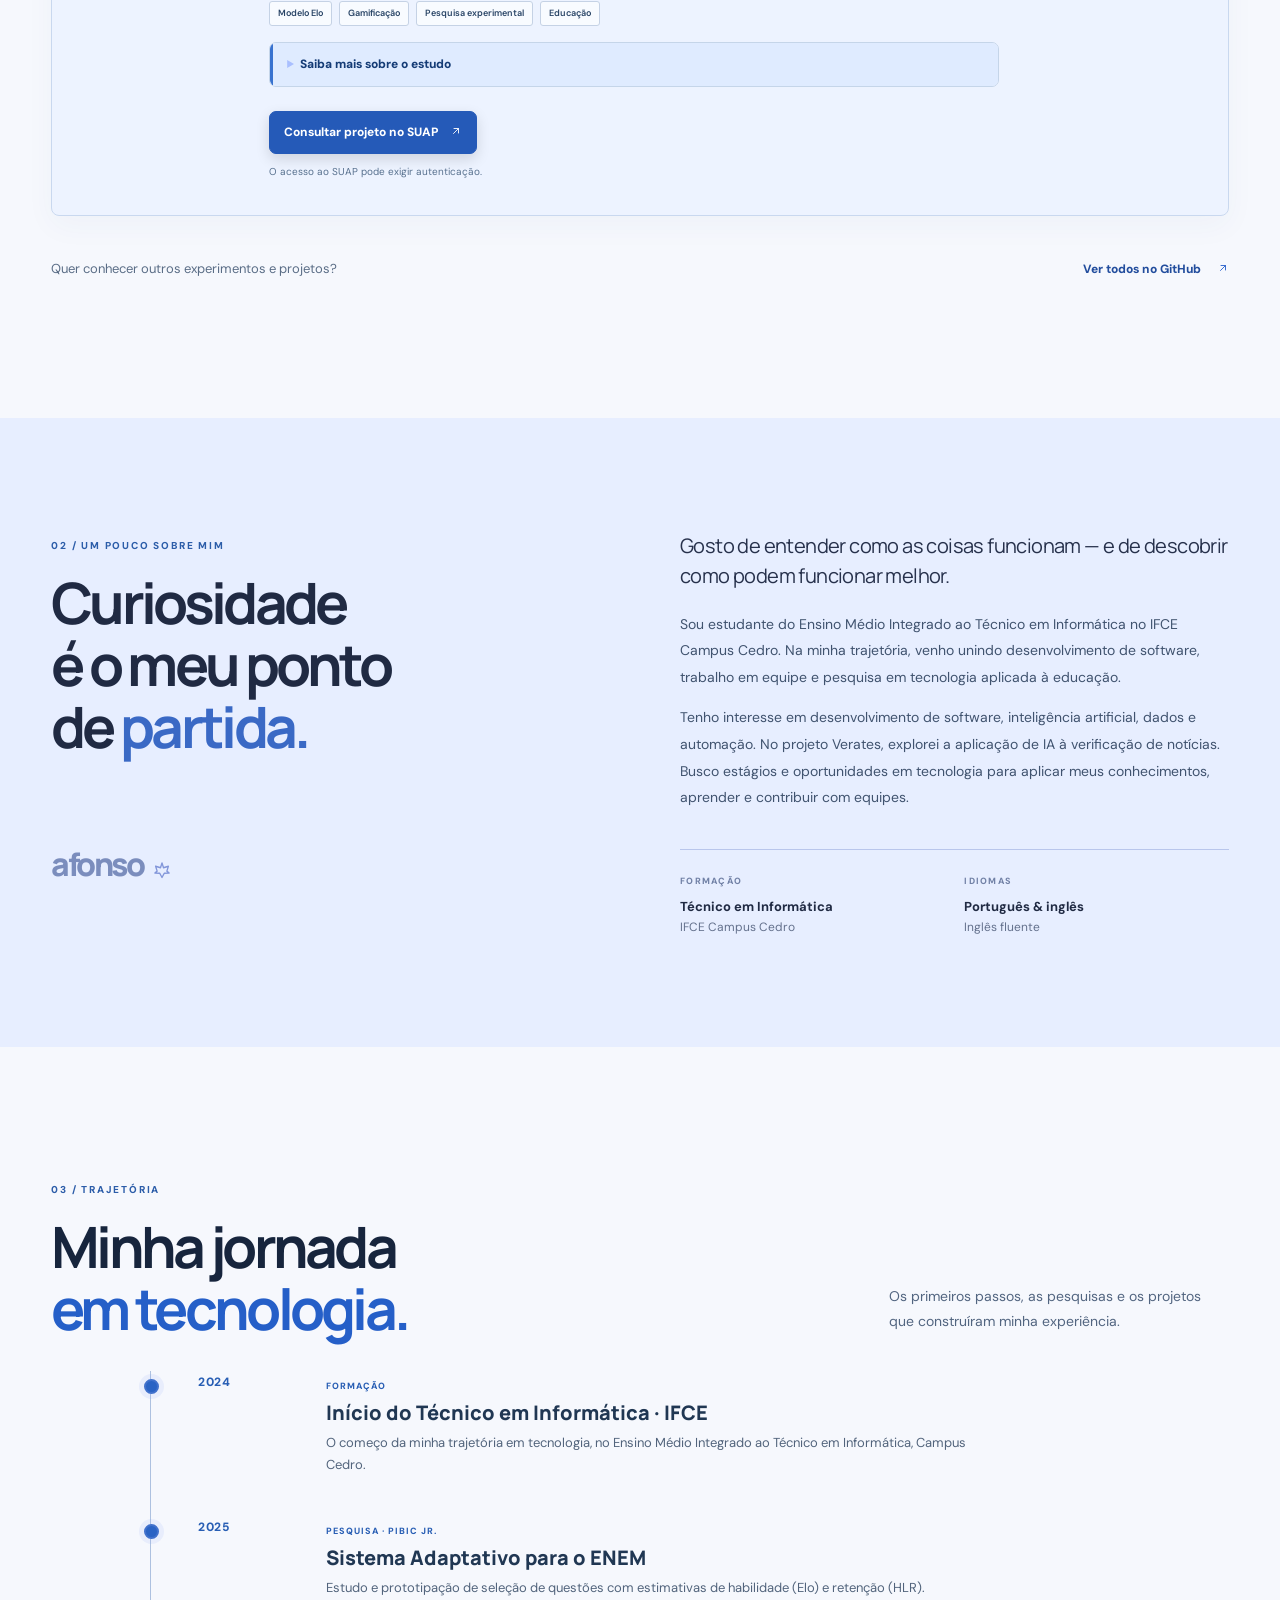
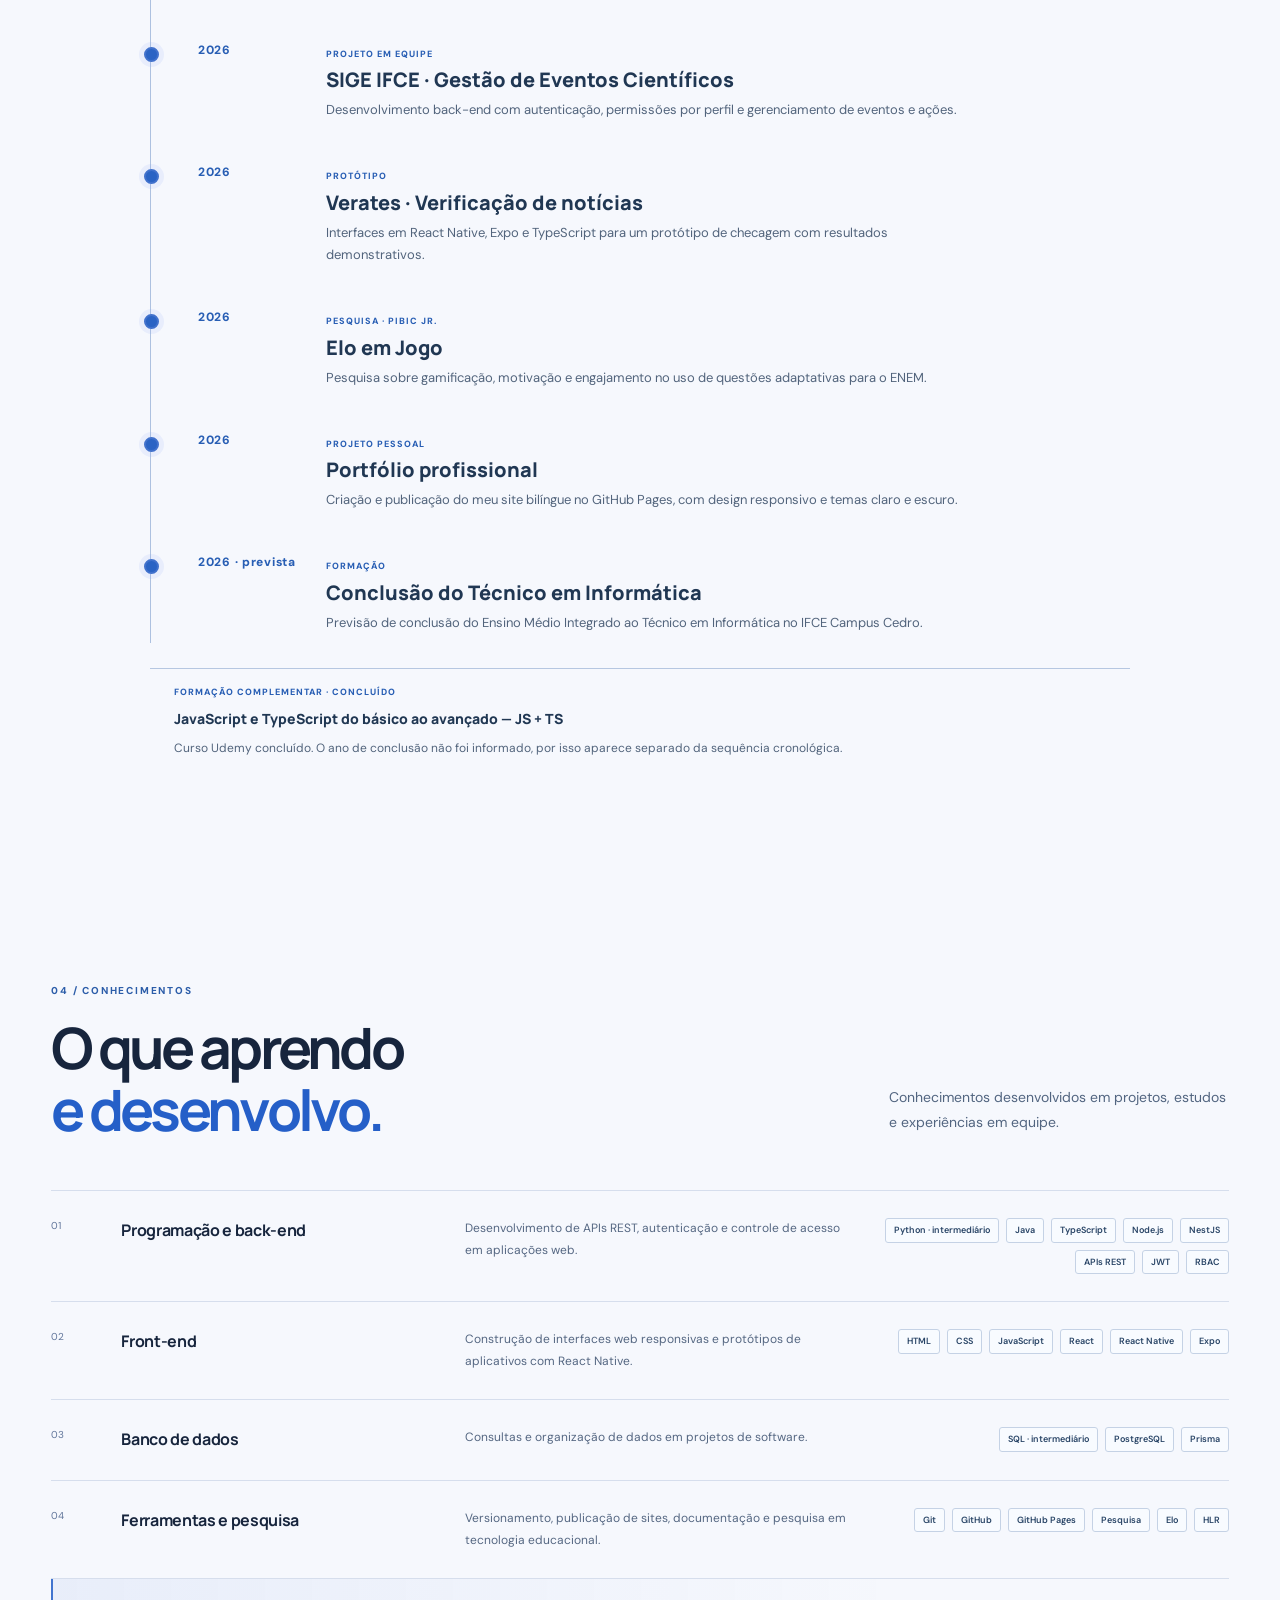
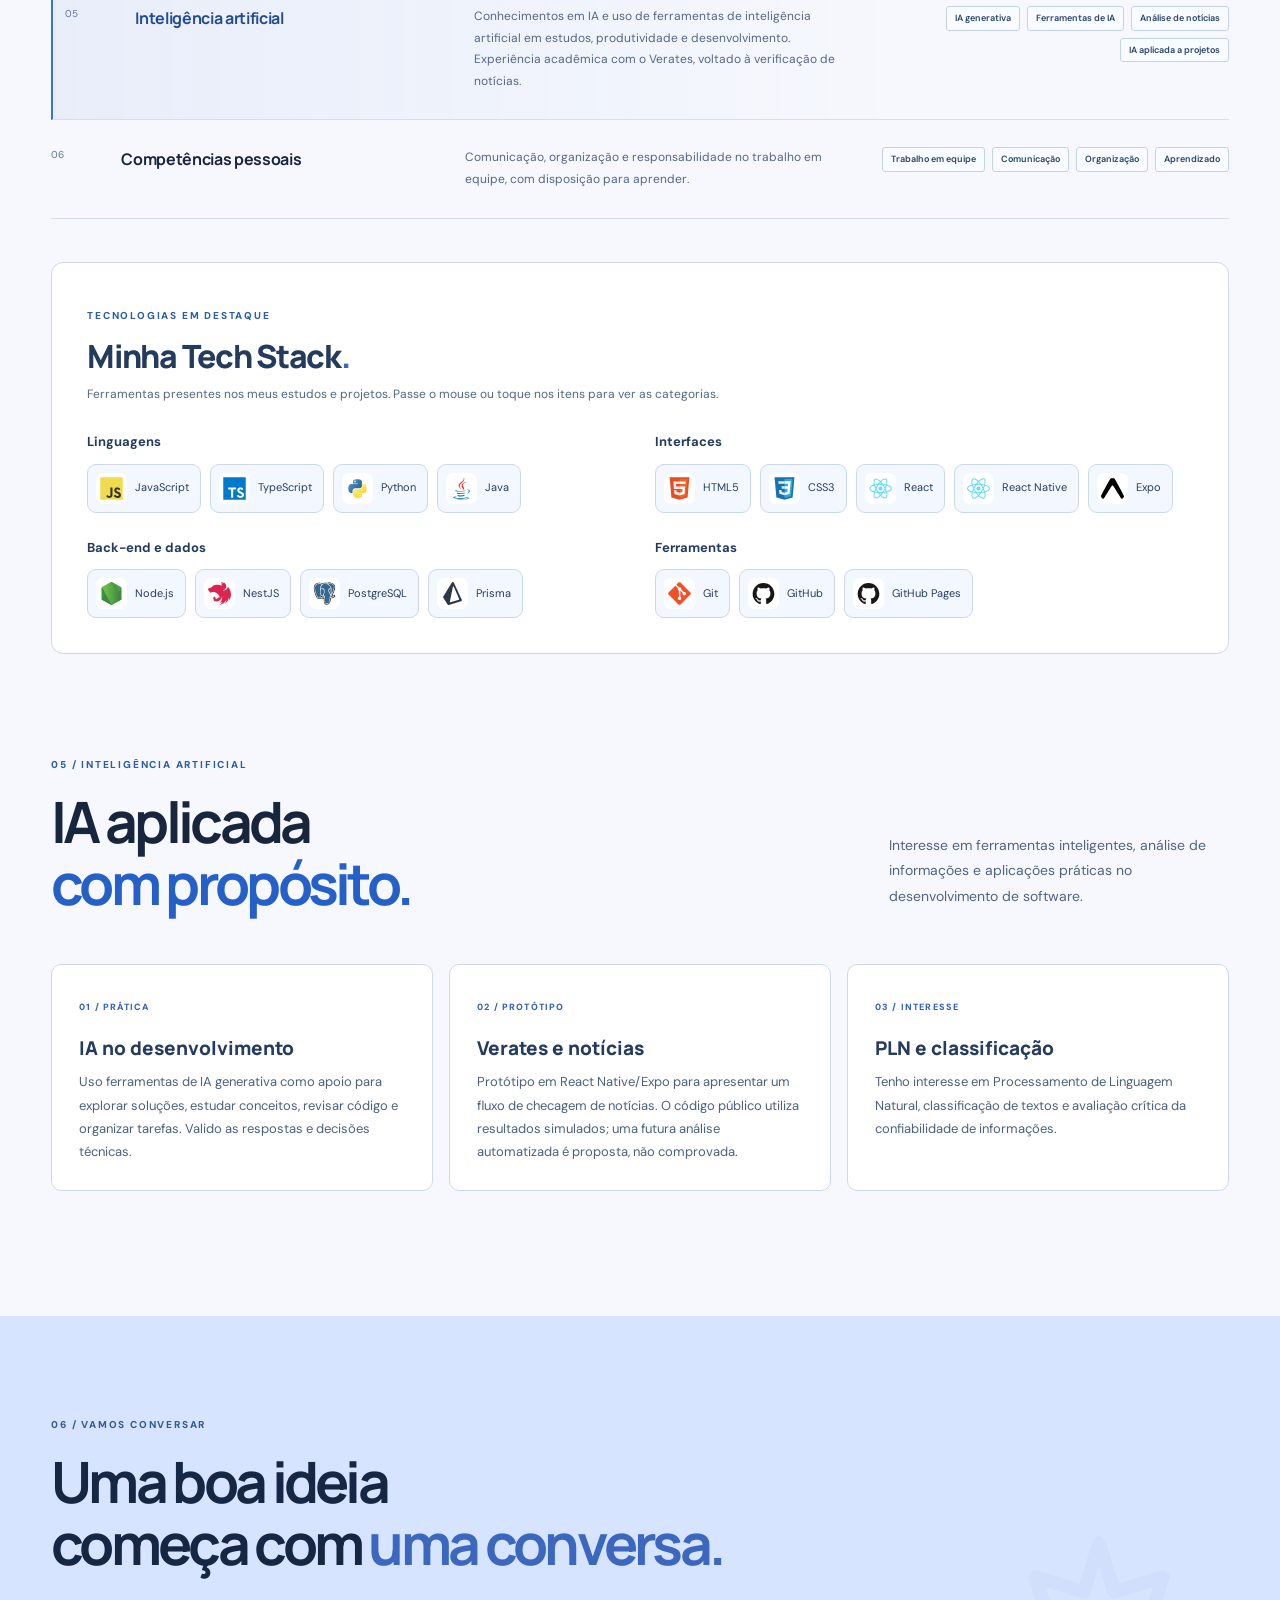
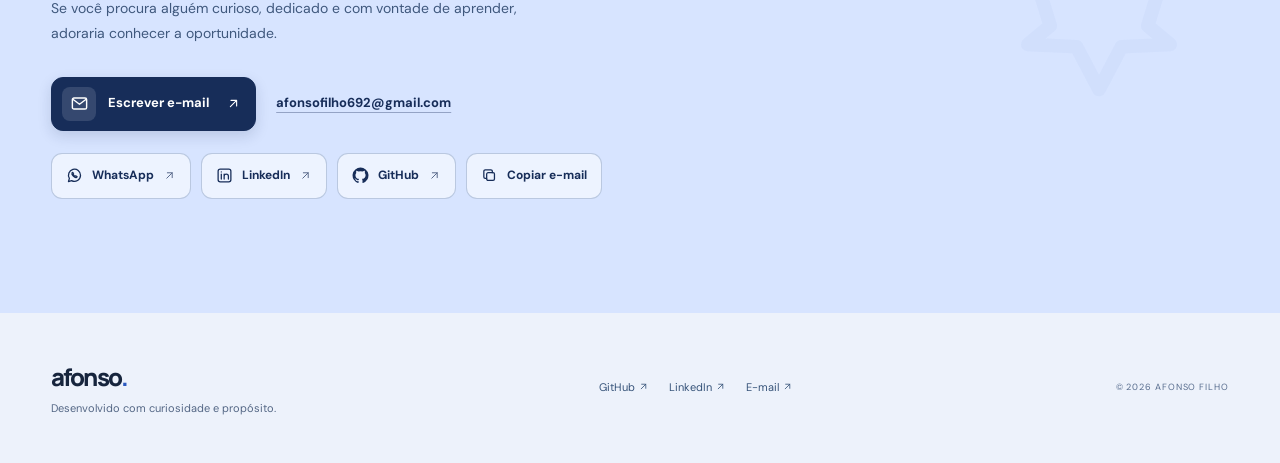
==== commit 8c3a537f: "Anima indicador de disponibilidade" ====
--- a/index.html
+++ b/index.html
@@ -41,7 +41,7 @@
     })();
   </script>
   <link rel="stylesheet" href="./style.css">
-  <link rel="stylesheet" href="./theme-responsive.css?v=20261120-icons2">
+  <link rel="stylesheet" href="./theme-responsive.css?v=20261120-availability">
   <link rel="stylesheet" href="./contact-timeline.css?v=20261120-icons2">
   <script src="./script.js?v=20261120-icons2" defer></script>
 </head>
--- a/theme-responsive.css
+++ b/theme-responsive.css
@@ -1554,3 +1554,31 @@
 .theme-icon svg { display: block; width: 19px; height: 19px; }
 .theme-moon, [data-theme="light"] .theme-sun { display: none !important; }
 [data-theme="light"] .theme-moon { display: block !important; }
+
+/* Consistent vector icons for links, controls and decorative marks. */
+.ui-icon { display: inline-block; width: 1em; height: 1em; flex: none; vertical-align: -0.14em; }
+.nav-contact .ui-icon, .project-link .ui-icon, .text-link .ui-icon, .footer-links .ui-icon, .visual-bottom .ui-icon { width: 1em; height: 1em; }
+.hero-actions .cta-symbol .ui-icon, .back-to-top .ui-icon { width: 1em; height: 1em; }
+.ticker-inner i .ui-icon, .about-signature .ui-icon { width: 1em; height: 1em; }
+.contact-section .contact-symbol .ui-icon { width: 1em; height: 1em; }
+
+/* A gentle availability indicator, disabled for reduced-motion preferences. */
+@media (prefers-reduced-motion: no-preference) {
+  .hero-copy .work-availability {
+    animation: portfolio-hero-appear .65s cubic-bezier(.2,.7,.2,1) both;
+  }
+  .hero-copy .availability-pulse::after {
+    content: "";
+    position: absolute;
+    inset: -3px;
+    border-radius: 50%;
+    border: 1px solid #8bd4ad;
+    pointer-events: none;
+    animation: availability-ripple 3.4s ease-out infinite;
+  }
+  :root[data-theme="light"] .hero-copy .availability-pulse::after { border-color: #26885d; }
+  @keyframes availability-ripple {
+    0%, 12% { transform: scale(.75); opacity: .55; }
+    60%, 100% { transform: scale(2); opacity: 0; }
+  }
+}
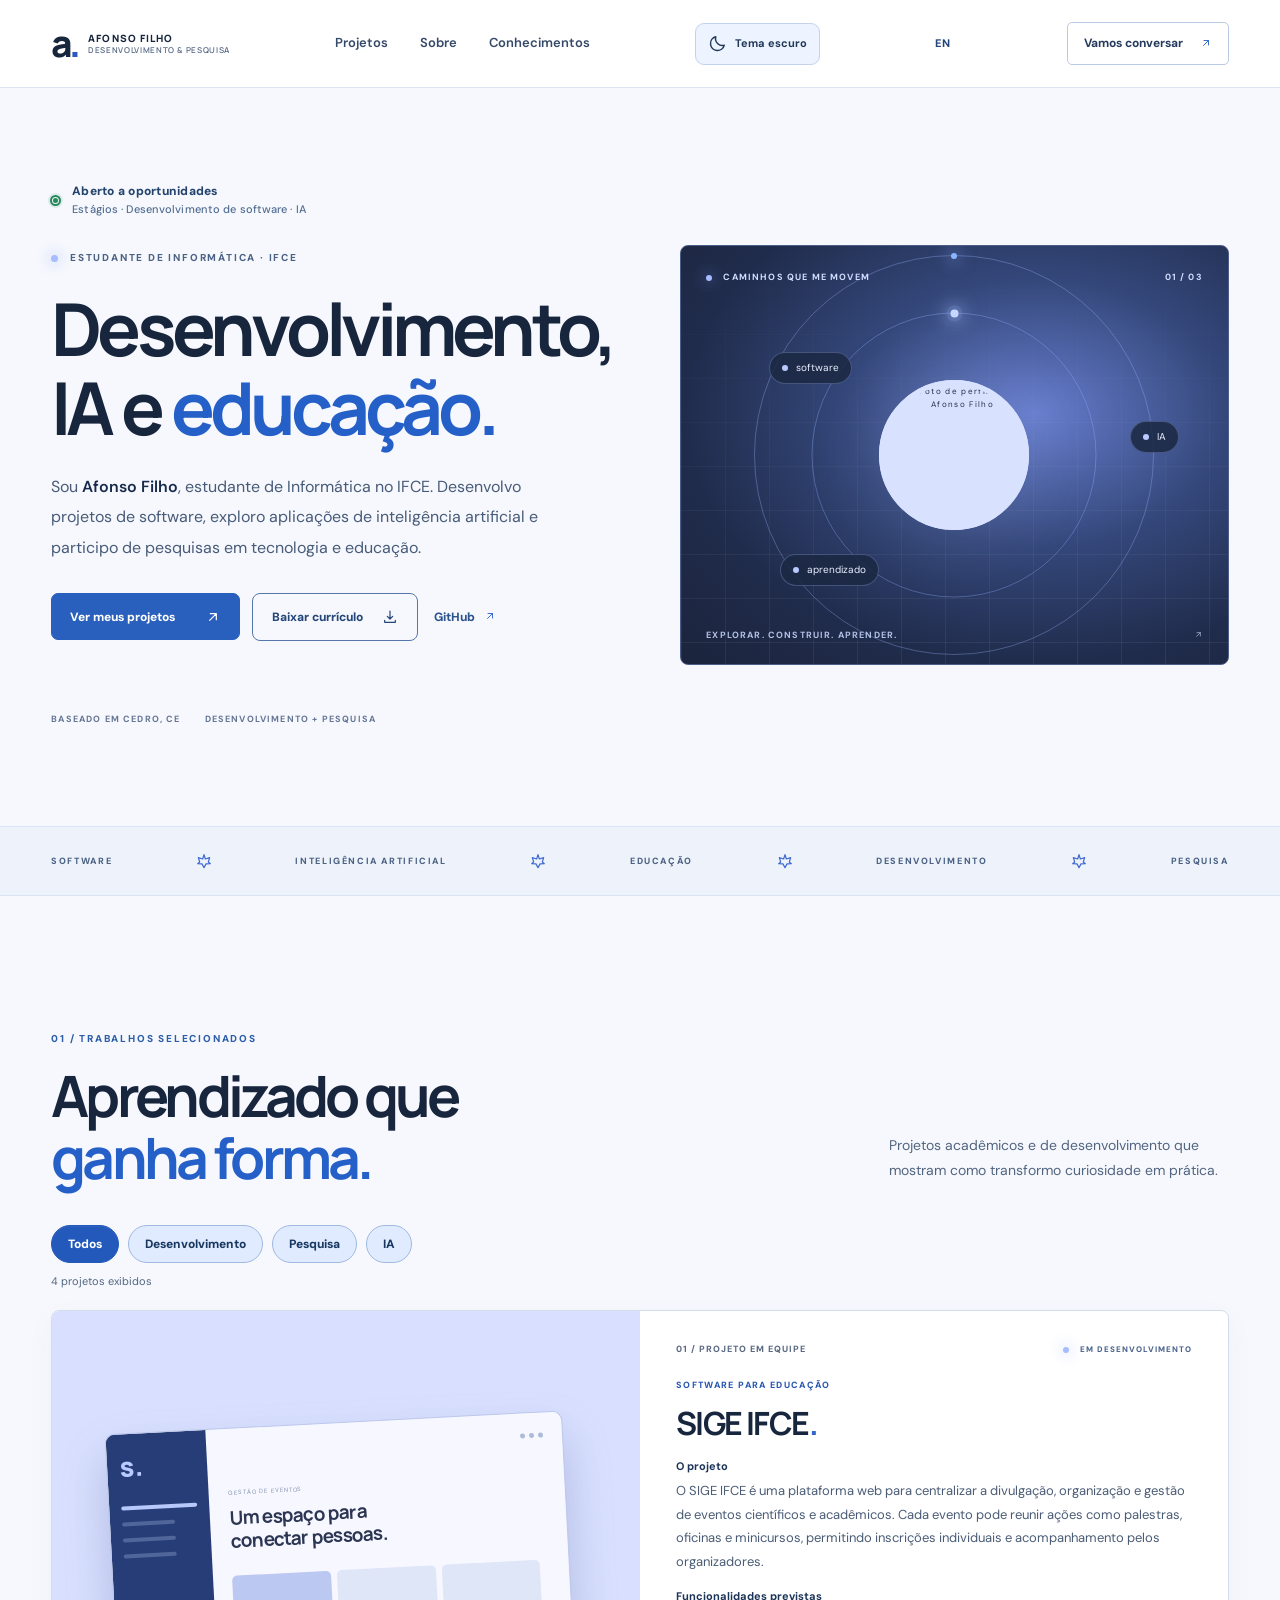
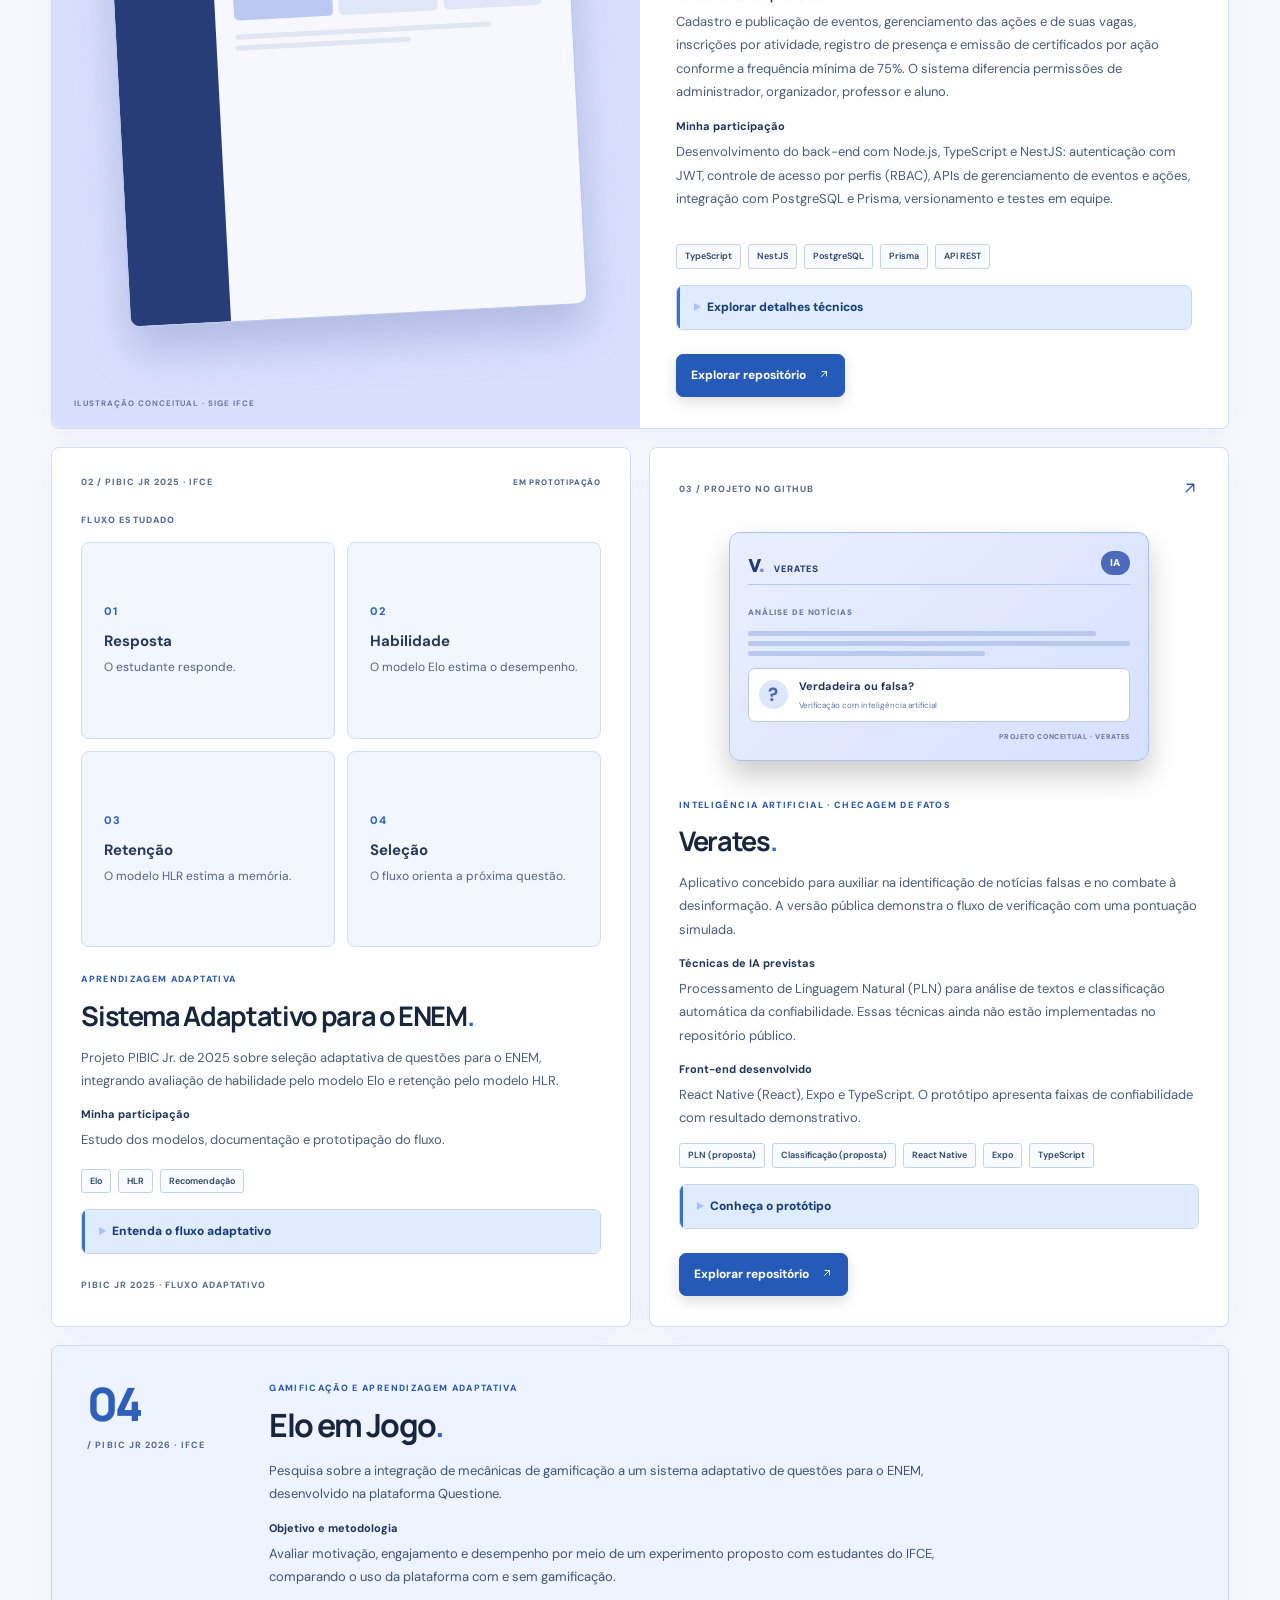
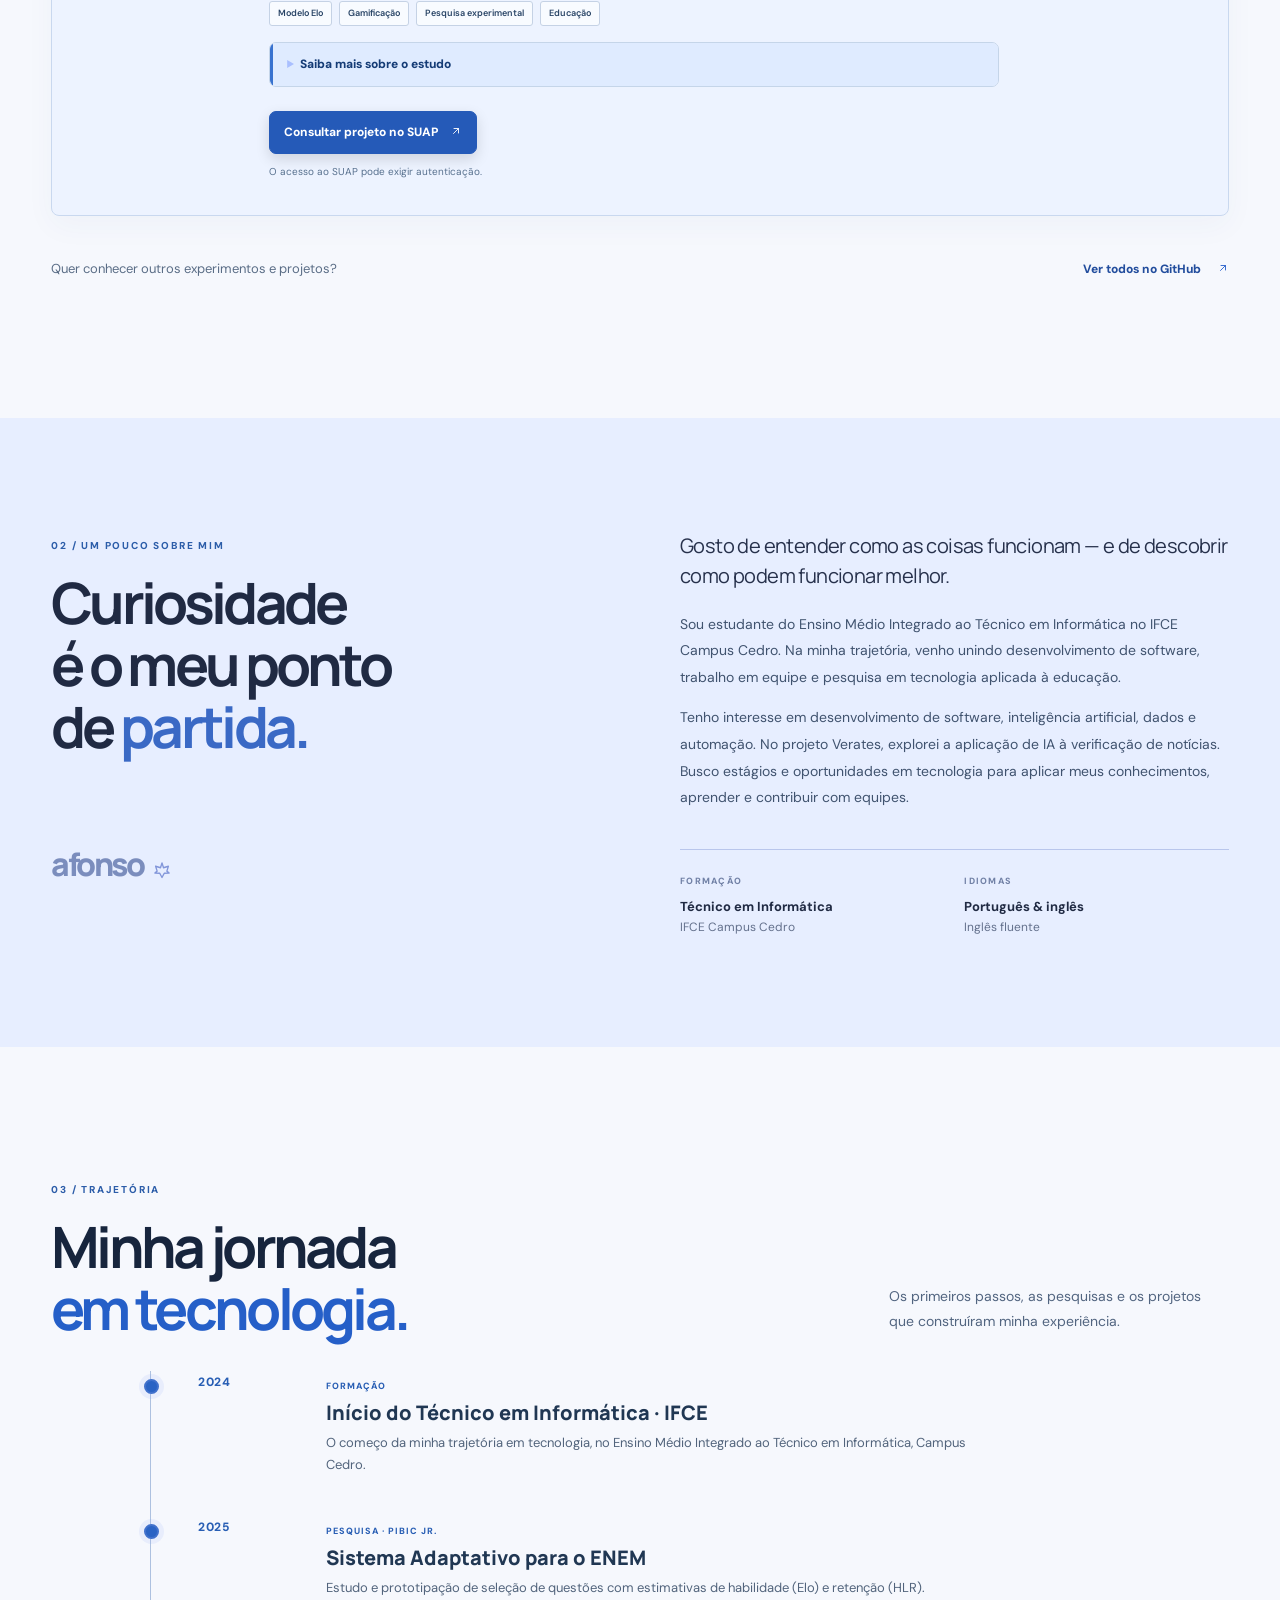
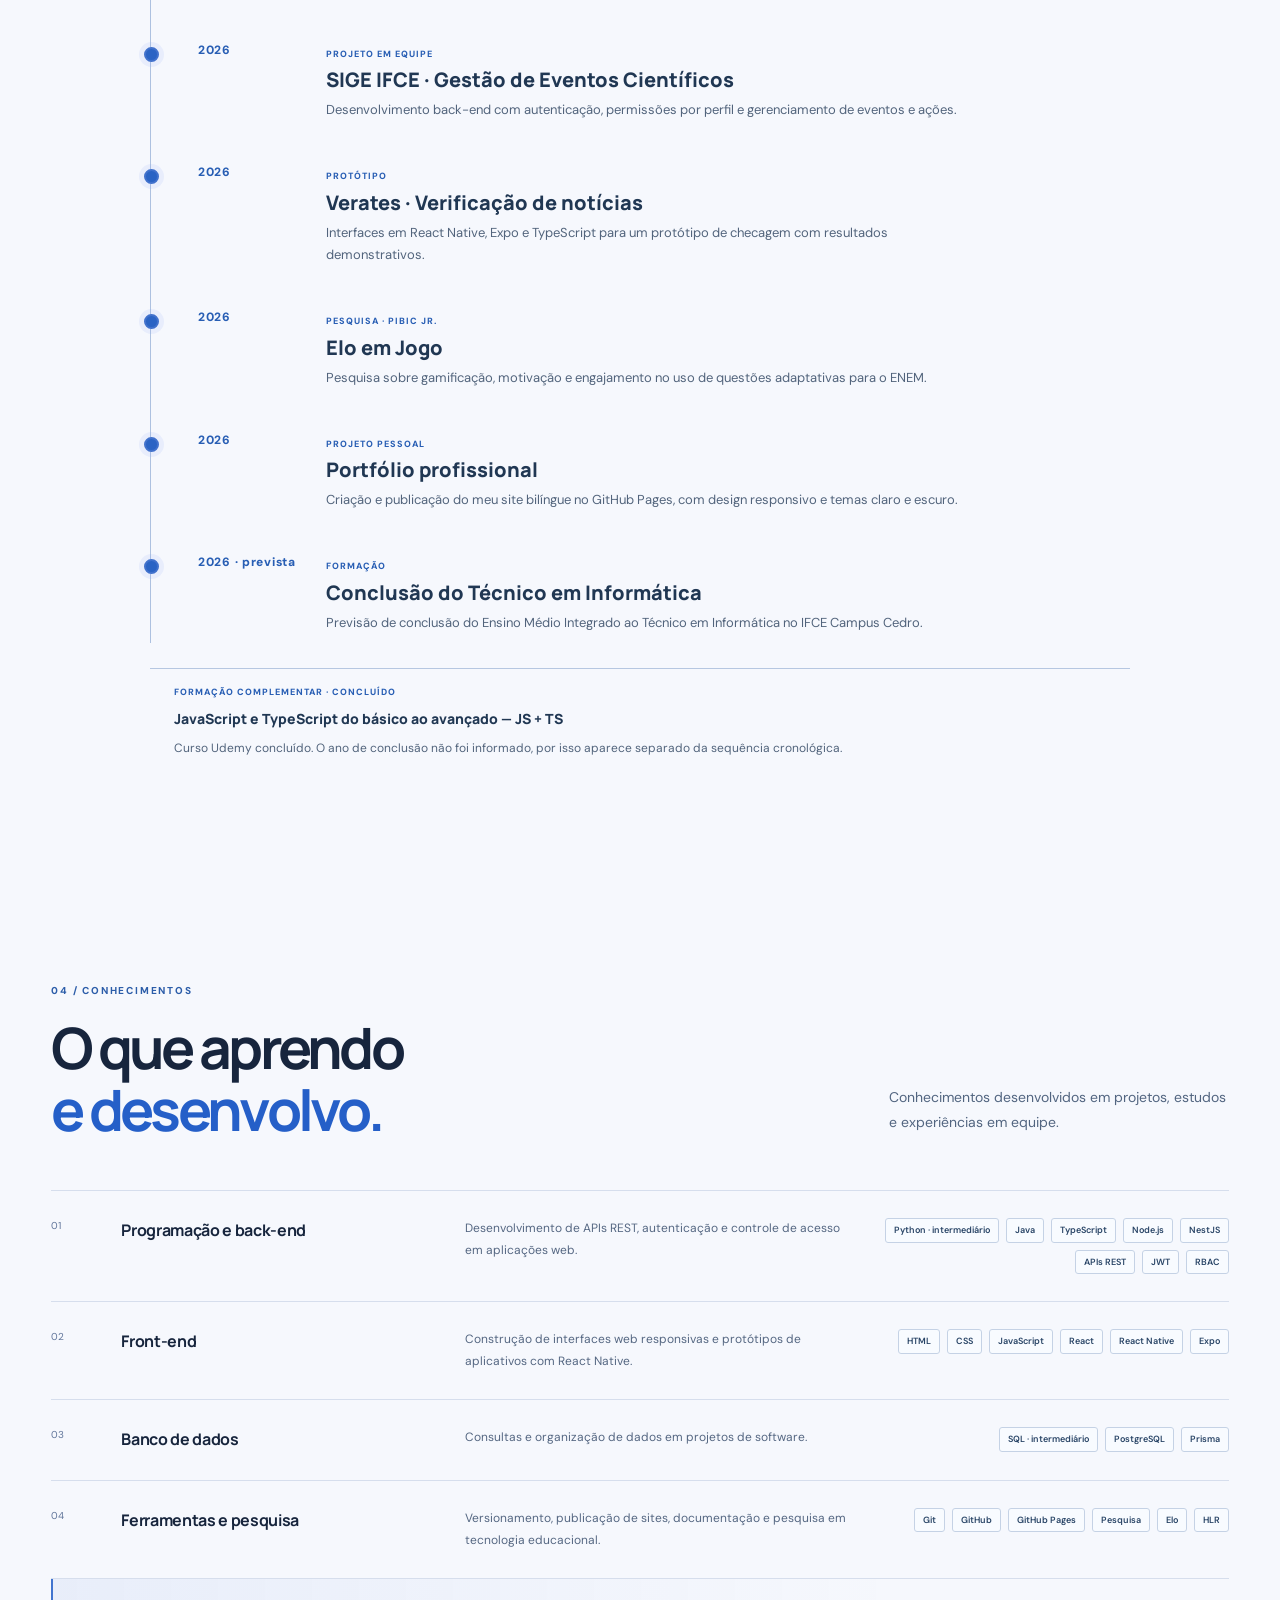
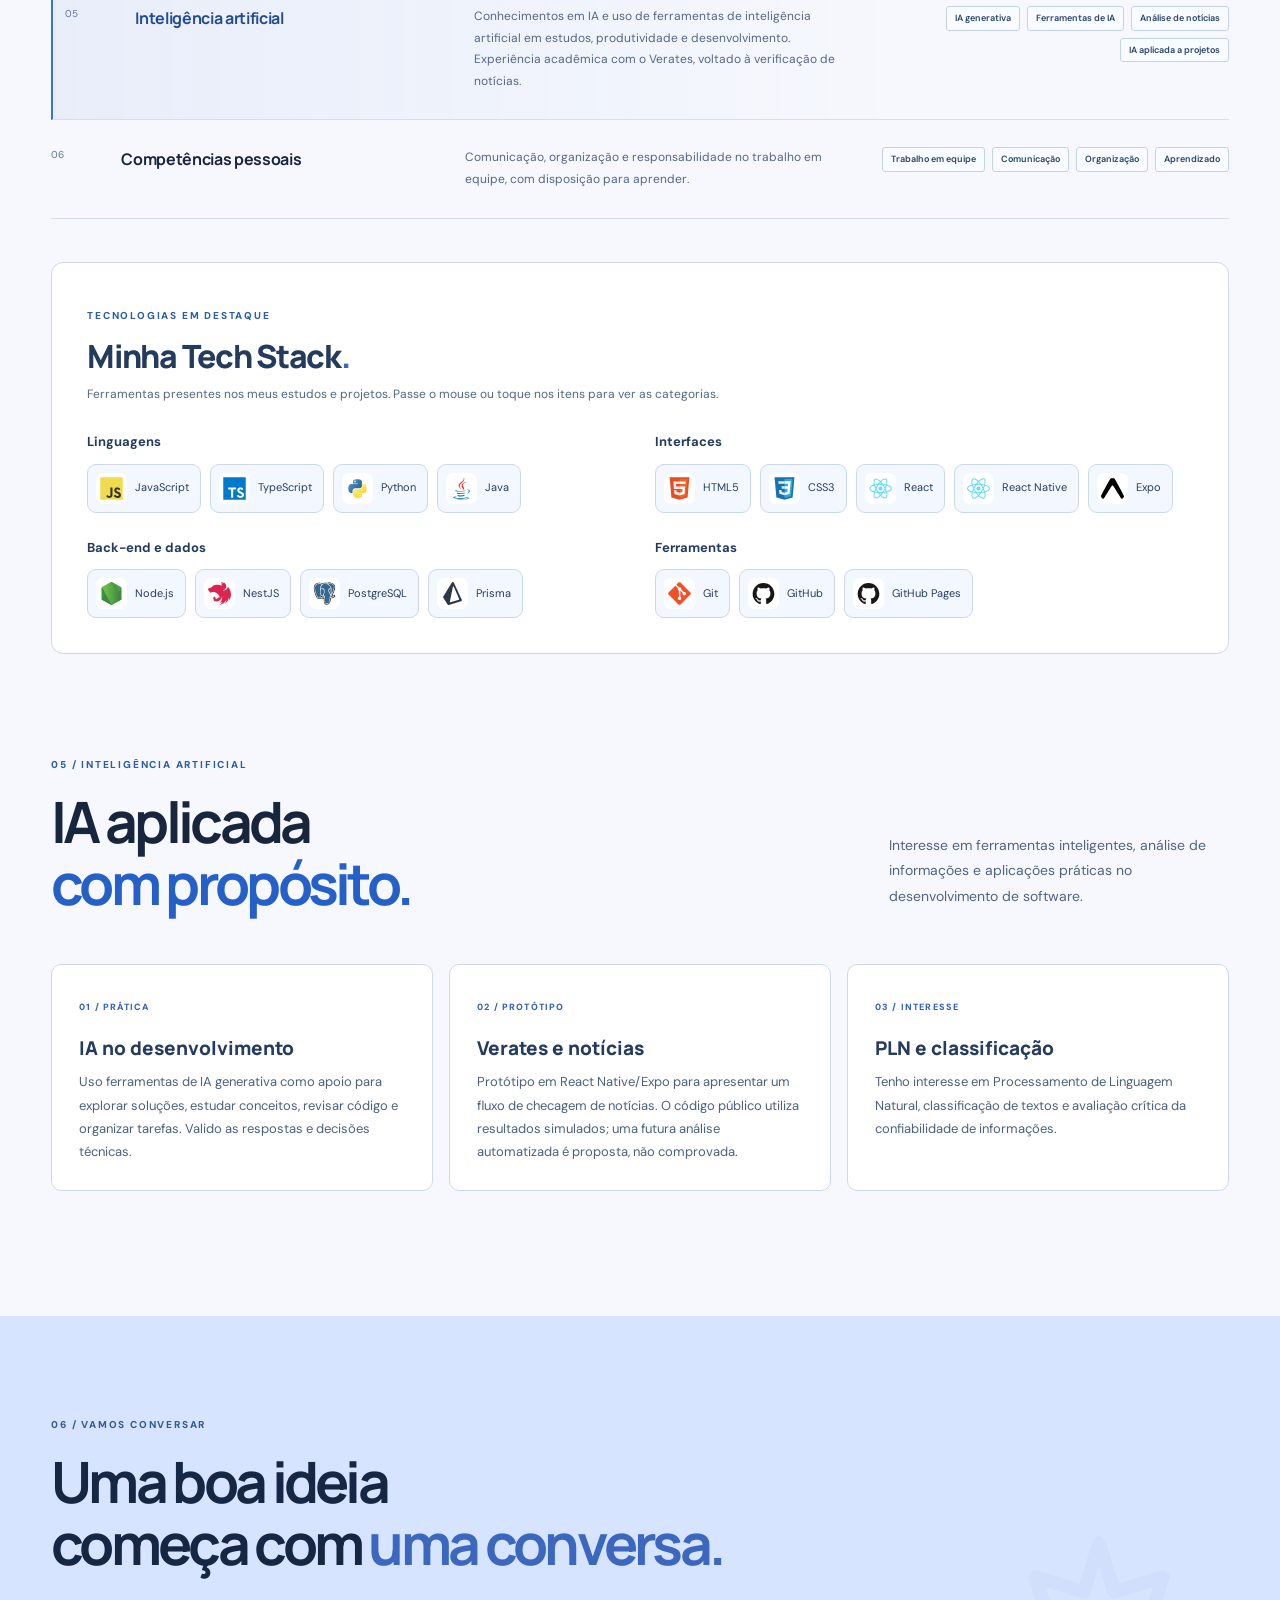
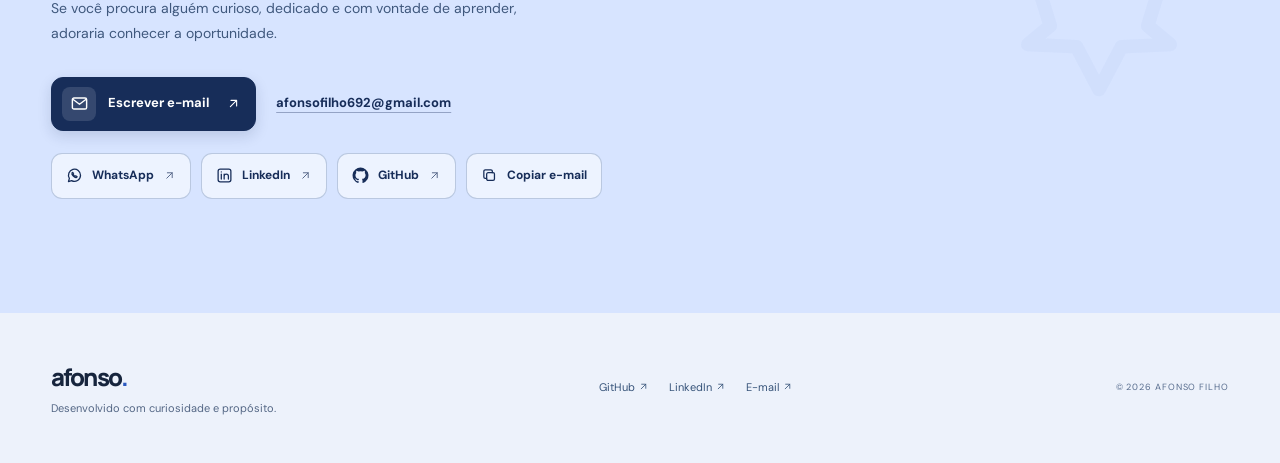
==== commit 10674fb0: "Destaca o pulso de disponibilidade" ====
--- a/index.html
+++ b/index.html
@@ -41,7 +41,7 @@
     })();
   </script>
   <link rel="stylesheet" href="./style.css">
-  <link rel="stylesheet" href="./theme-responsive.css?v=20261120-availability">
+  <link rel="stylesheet" href="./theme-responsive.css?v=20261120-pulse2">
   <link rel="stylesheet" href="./contact-timeline.css?v=20261120-icons2">
   <script src="./script.js?v=20261120-icons2" defer></script>
 </head>
--- a/theme-responsive.css
+++ b/theme-responsive.css
@@ -1572,13 +1572,13 @@
     position: absolute;
     inset: -3px;
     border-radius: 50%;
-    border: 1px solid #8bd4ad;
+    border: 2px solid #8bd4ad;
     pointer-events: none;
-    animation: availability-ripple 3.4s ease-out infinite;
+    animation: availability-ripple 2.8s ease-out infinite;
   }
   :root[data-theme="light"] .hero-copy .availability-pulse::after { border-color: #26885d; }
   @keyframes availability-ripple {
-    0%, 12% { transform: scale(.75); opacity: .55; }
-    60%, 100% { transform: scale(2); opacity: 0; }
-  }
-}
+    0%, 12% { transform: scale(.8); opacity: .9; }
+    75%, 100% { transform: scale(2.4); opacity: 0; }
+  }
+}
